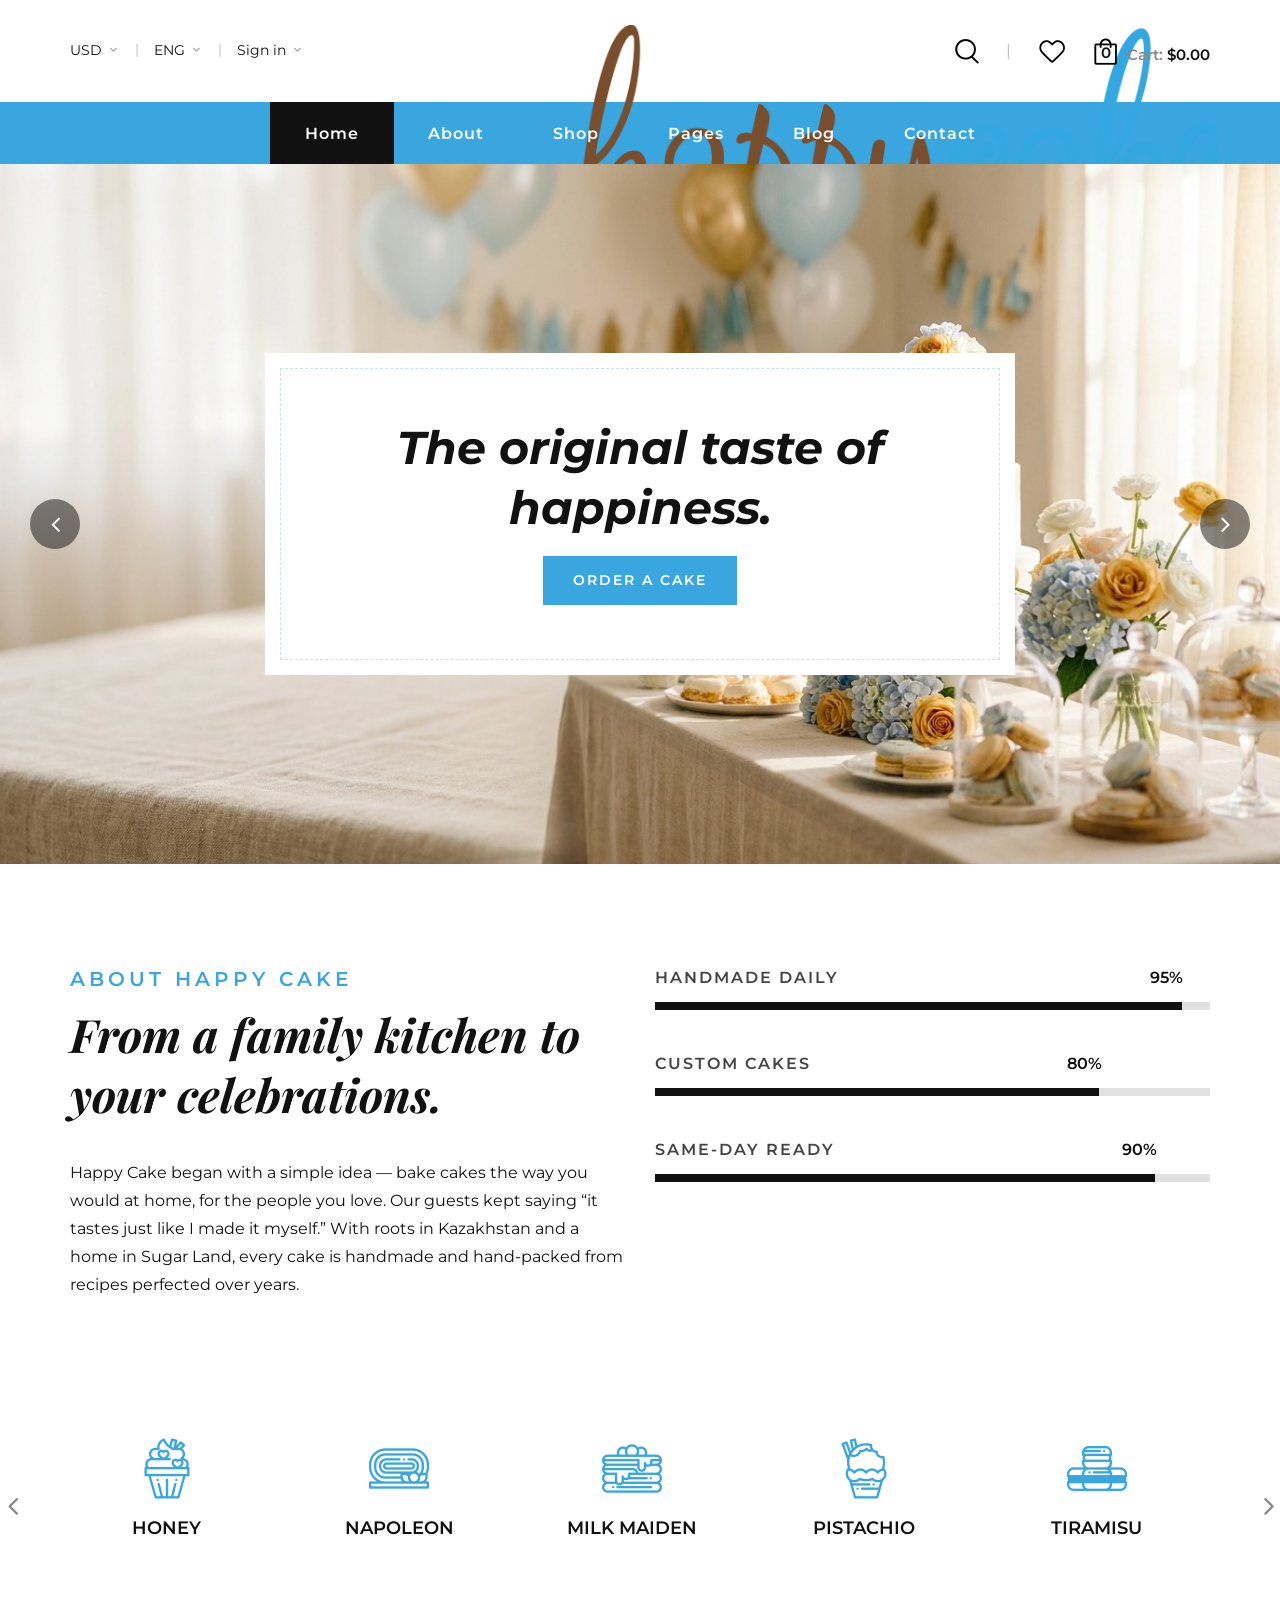
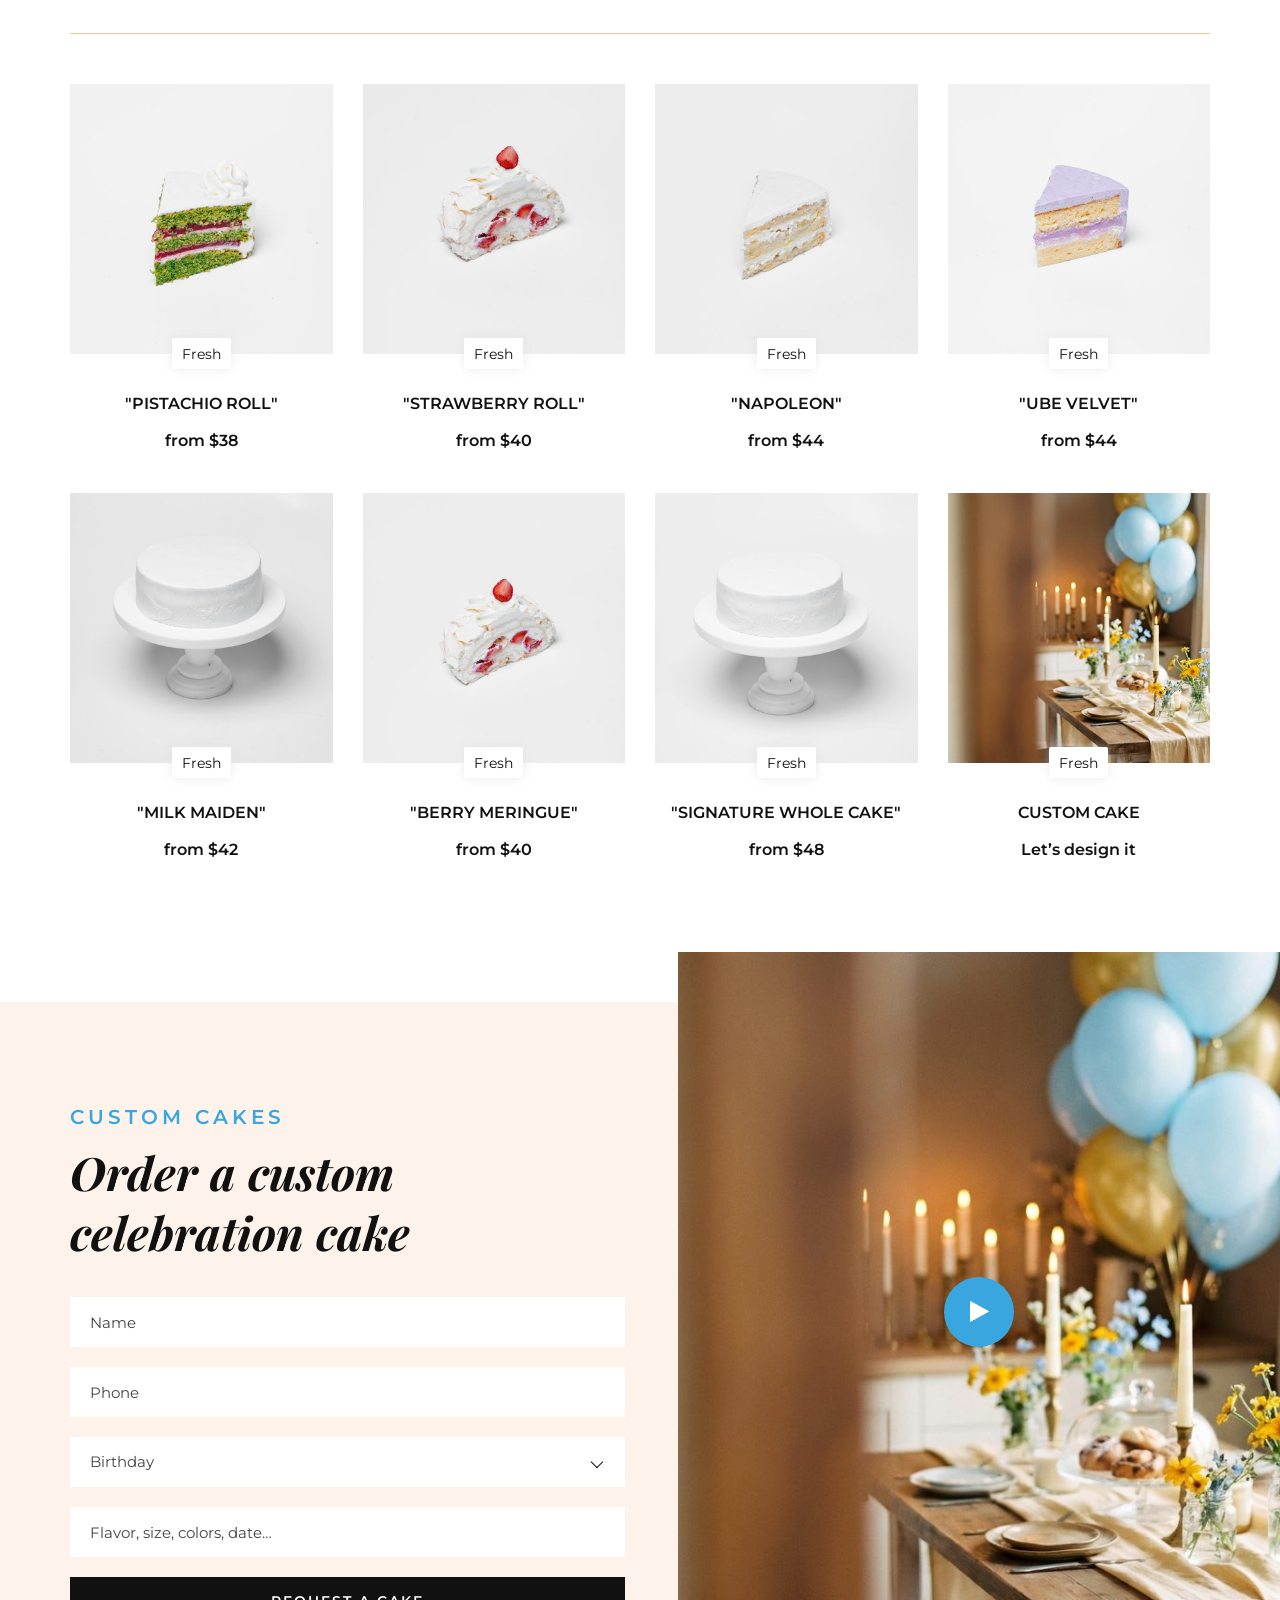
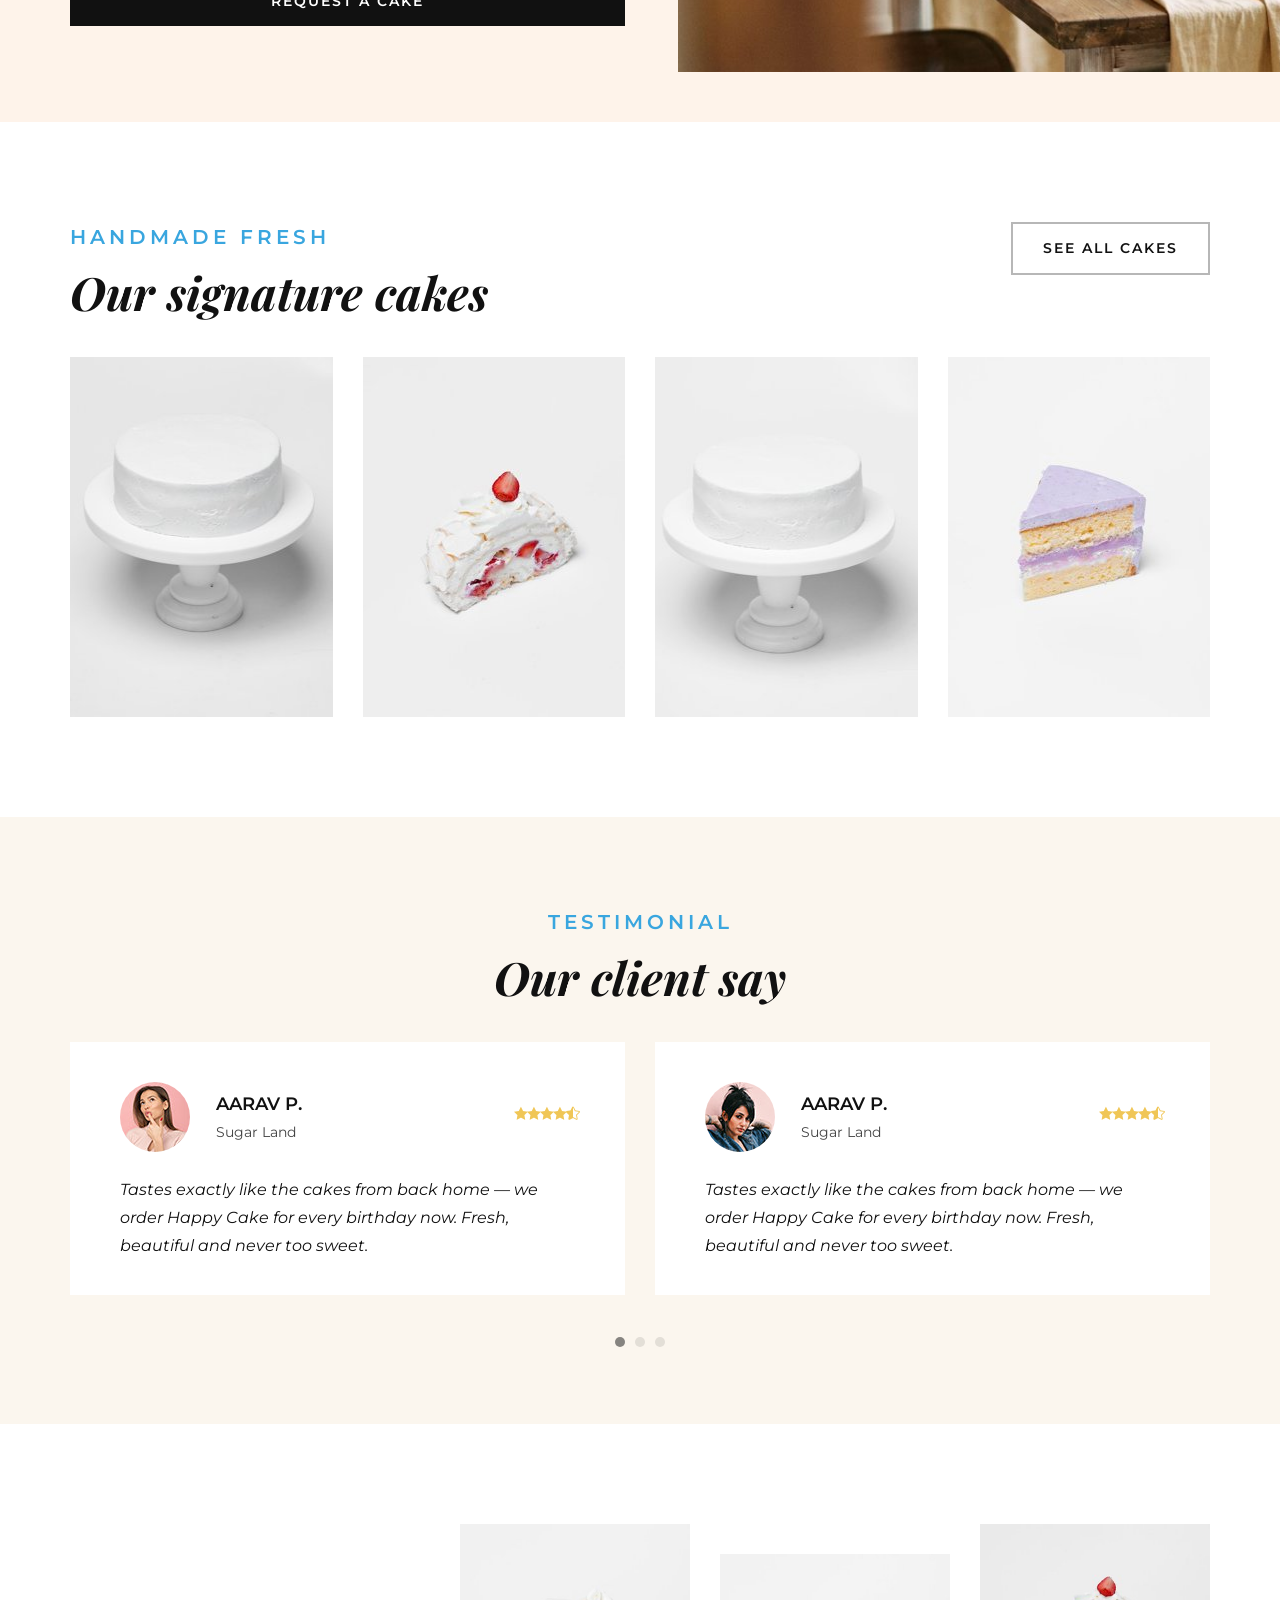
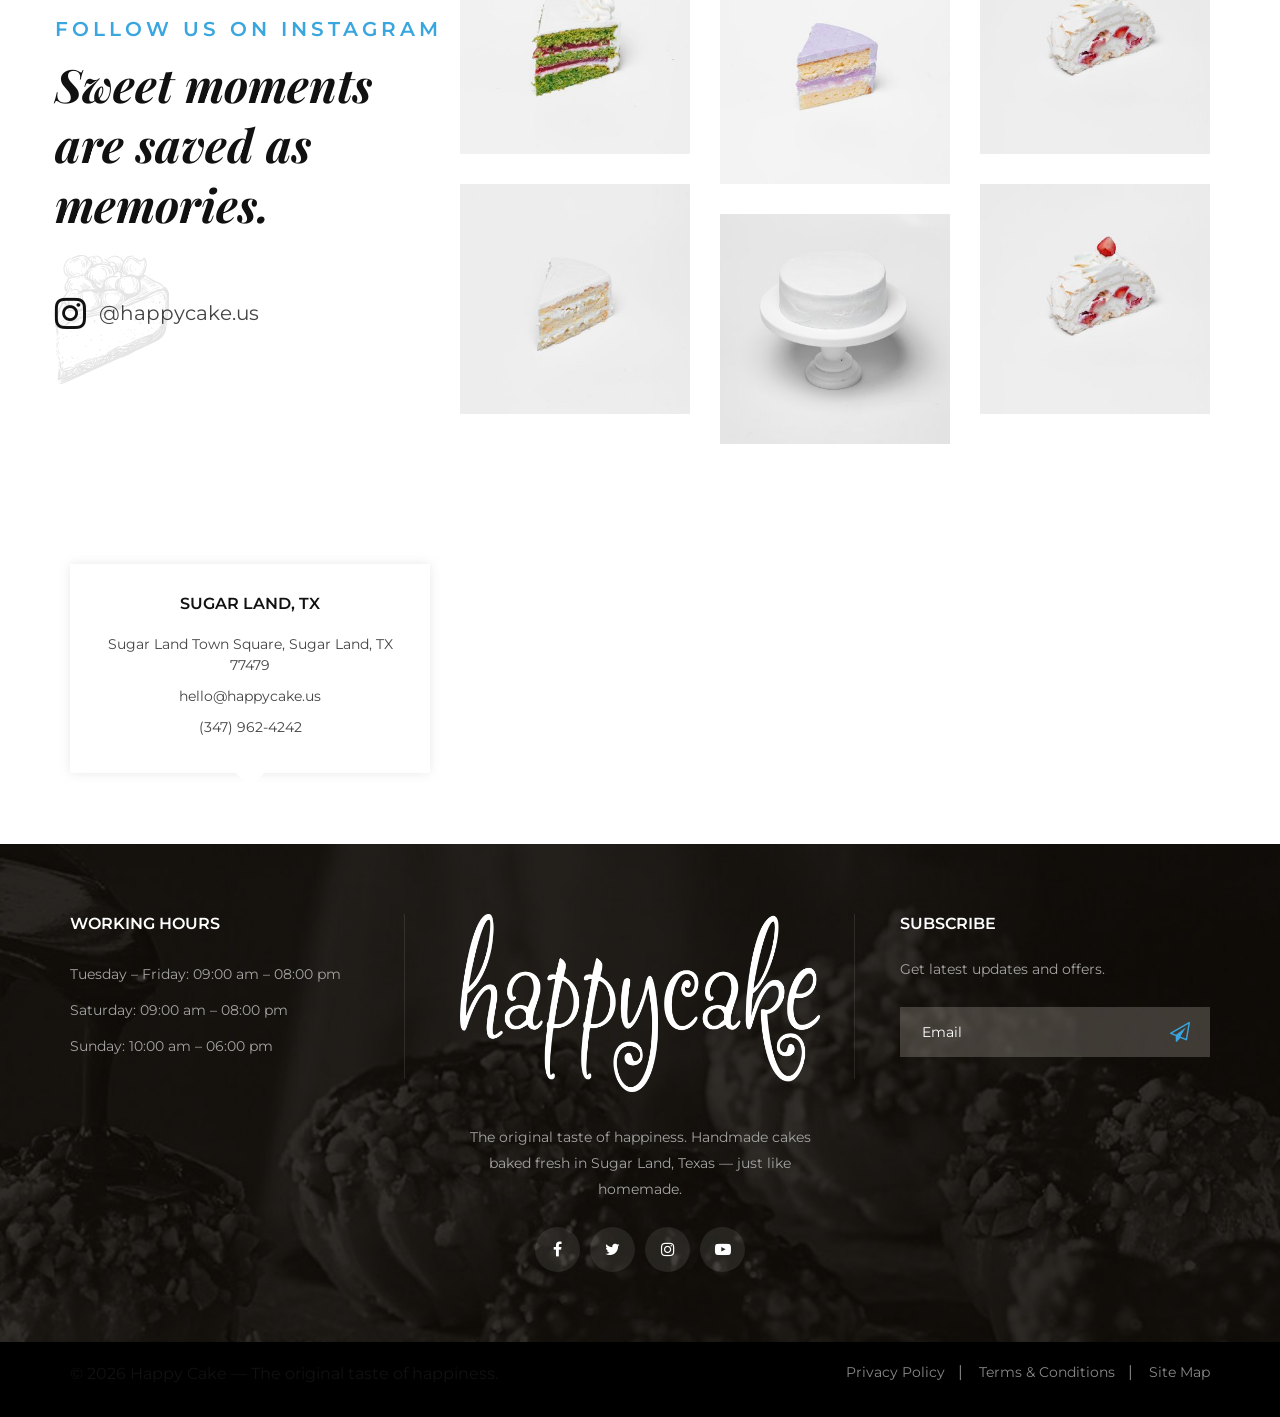
==== index.html @ 5ff5082a "Happy Cake site (Bakery template, HC branding + real photos)" ====
<!DOCTYPE html>
<html lang="zxx">

<head>
    <meta charset="UTF-8">
    <meta name="description" content="Happy Cake — handmade cakes baked fresh in Sugar Land, Texas. Honey Medovik, Napoleon, Milk Maiden, Pistachio Roll, Tiramisu & custom celebration cakes. Pickup & local delivery.">
    <meta name="keywords" content="Happy Cake, Sugar Land bakery, custom cakes, Medovik, Napoleon, birthday cake Sugar Land">
    <meta name="viewport" content="width=device-width, initial-scale=1.0">
    <meta http-equiv="X-UA-Compatible" content="ie=edge">
    <title>Happy Cake — The Original Taste of Happiness | Handmade Cakes in Sugar Land, TX</title>
    <link rel="icon" href="img/favicon.png" type="image/png">
    <link rel="canonical" href="https://happycake.us/">
    <meta property="og:title" content="Happy Cake — The Original Taste of Happiness">
    <meta property="og:type" content="website">
    <meta name="theme-color" content="#39a6df">

    <!-- Google Font -->
    <link href="https://fonts.googleapis.com/css2?family=Playfair+Display:wght@400;500;600;700;800;900&display=swap"
    rel="stylesheet">
    <link href="https://fonts.googleapis.com/css2?family=Montserrat:wght@300;400;500;600;700;800;900&display=swap"
    rel="stylesheet">

    <!-- Css Styles -->
    <link rel="stylesheet" href="css/bootstrap.min.css" type="text/css">
    <link rel="stylesheet" href="css/flaticon.css" type="text/css">
    <link rel="stylesheet" href="css/barfiller.css" type="text/css">
    <link rel="stylesheet" href="css/magnific-popup.css" type="text/css">
    <link rel="stylesheet" href="css/font-awesome.min.css" type="text/css">
    <link rel="stylesheet" href="css/elegant-icons.css" type="text/css">
    <link rel="stylesheet" href="css/nice-select.css" type="text/css">
    <link rel="stylesheet" href="css/owl.carousel.min.css" type="text/css">
    <link rel="stylesheet" href="css/slicknav.min.css" type="text/css">
    <link rel="stylesheet" href="css/style.css" type="text/css">
</head>

<body>
    <!-- Page Preloder -->
    <div id="preloder">
        <div class="loader"></div>
    </div>

    <!-- Offcanvas Menu Begin -->
    <div class="offcanvas-menu-overlay"></div>
    <div class="offcanvas-menu-wrapper">
        <div class="offcanvas__cart">
            <div class="offcanvas__cart__links">
                <a href="#" class="search-switch"><img src="img/icon/search.png" alt=""></a>
                <a href="#"><img src="img/icon/heart.png" alt=""></a>
            </div>
            <div class="offcanvas__cart__item">
                <a href="#"><img src="img/icon/cart.png" alt=""> <span>0</span></a>
                <div class="cart__price">Cart: <span>$0.00</span></div>
            </div>
        </div>
        <div class="offcanvas__logo">
            <a href="./index.html"><img src="img/logo.png" alt=""></a>
        </div>
        <div id="mobile-menu-wrap"></div>
        <div class="offcanvas__option">
            <ul>
                <li>USD <span class="arrow_carrot-down"></span>
                    <ul>
                        <li>EUR</li>
                        <li>USD</li>
                    </ul>
                </li>
                <li>ENG <span class="arrow_carrot-down"></span>
                    <ul>
                        <li>Spanish</li>
                        <li>ENG</li>
                    </ul>
                </li>
                <li><a href="#">Sign in</a> <span class="arrow_carrot-down"></span></li>
            </ul>
        </div>
    </div>
    <!-- Offcanvas Menu End -->

    <!-- Header Section Begin -->
    <header class="header">
        <div class="header__top">
            <div class="container">
                <div class="row">
                    <div class="col-lg-12">
                        <div class="header__top__inner">
                            <div class="header__top__left">
                                <ul>
                                    <li>USD <span class="arrow_carrot-down"></span>
                                        <ul>
                                            <li>EUR</li>
                                            <li>USD</li>
                                        </ul>
                                    </li>
                                    <li>ENG <span class="arrow_carrot-down"></span>
                                        <ul>
                                            <li>Spanish</li>
                                            <li>ENG</li>
                                        </ul>
                                    </li>
                                    <li><a href="#">Sign in</a> <span class="arrow_carrot-down"></span></li>
                                </ul>
                            </div>
                            <div class="header__logo">
                                <a href="./index.html"><img src="img/logo.png" alt=""></a>
                            </div>
                            <div class="header__top__right">
                                <div class="header__top__right__links">
                                    <a href="#" class="search-switch"><img src="img/icon/search.png" alt=""></a>
                                    <a href="#"><img src="img/icon/heart.png" alt=""></a>
                                </div>
                                <div class="header__top__right__cart">
                                    <a href="#"><img src="img/icon/cart.png" alt=""> <span>0</span></a>
                                    <div class="cart__price">Cart: <span>$0.00</span></div>
                                </div>
                            </div>
                        </div>
                    </div>
                </div>
                <div class="canvas__open"><i class="fa fa-bars"></i></div>
            </div>
        </div>
        <div class="container">
            <div class="row">
                <div class="col-lg-12">
                    <nav class="header__menu mobile-menu">
                        <ul>
                            <li class="active"><a href="./index.html">Home</a></li>
                            <li><a href="./about.html">About</a></li>
                            <li><a href="./shop.html">Shop</a></li>
                            <li><a href="#">Pages</a>
                                <ul class="dropdown">
                                    <li><a href="./shop-details.html">Shop Details</a></li>
                                    <li><a href="./shoping-cart.html">Shoping Cart</a></li>
                                    <li><a href="./checkout.html">Check Out</a></li>
                                    <li><a href="./wisslist.html">Wisslist</a></li>
                                    <li><a href="./Class.html">Class</a></li>
                                    <li><a href="./blog-details.html">Blog Details</a></li>
                                </ul>
                            </li>
                            <li><a href="./blog.html">Blog</a></li>
                            <li><a href="./contact.html">Contact</a></li>
                        </ul>
                    </nav>
                </div>
            </div>
        </div>
    </header>
    <!-- Header Section End -->

    <!-- Hero Section Begin -->
    <section class="hero">
        <div class="hero__slider owl-carousel">
            <div class="hero__item set-bg" data-setbg="img/hero/hero-1.jpg">
                <div class="container">
                    <div class="row d-flex justify-content-center">
                        <div class="col-lg-8">
                            <div class="hero__text">
                                <h2>The original taste of happiness.</h2>
                                <a href="shop.html" class="primary-btn">Order a cake</a>
                            </div>
                        </div>
                    </div>
                </div>
            </div>
            <div class="hero__item set-bg" data-setbg="img/hero/hero-1.jpg">
                <div class="container">
                    <div class="row d-flex justify-content-center">
                        <div class="col-lg-8">
                            <div class="hero__text">
                                <h2>The original taste of happiness.</h2>
                                <a href="shop.html" class="primary-btn">Order a cake</a>
                            </div>
                        </div>
                    </div>
                </div>
            </div>
        </div>
    </section>
    <!-- Hero Section End -->

    <!-- About Section Begin -->
    <section class="about spad">
        <div class="container">
            <div class="row">
                <div class="col-lg-6 col-md-6">
                    <div class="about__text">
                        <div class="section-title">
                            <span>About Happy Cake</span>
                            <h2>From a family kitchen to your celebrations.</h2>
                        </div>
                        <p>Happy Cake began with a simple idea — bake cakes the way you would at home, for the people you love. Our guests kept saying “it tastes just like I made it myself.” With roots in Kazakhstan and a home in Sugar Land, every cake is handmade and hand-packed from recipes perfected over years.</p>
                    </div>
                </div>
                <div class="col-lg-6 col-md-6">
                    <div class="about__bar">
                        <div class="about__bar__item">
                            <p>Handmade daily</p>
                            <div id="bar1" class="barfiller">
                                <div class="tipWrap"><span class="tip"></span></div>
                                <span class="fill" data-percentage="95"></span>
                            </div>
                        </div>
                        <div class="about__bar__item">
                            <p>Custom cakes</p>
                            <div id="bar2" class="barfiller">
                                <div class="tipWrap"><span class="tip"></span></div>
                                <span class="fill" data-percentage="80"></span>
                            </div>
                        </div>
                        <div class="about__bar__item">
                            <p>Same-day ready</p>
                            <div id="bar3" class="barfiller">
                                <div class="tipWrap"><span class="tip"></span></div>
                                <span class="fill" data-percentage="90"></span>
                            </div>
                        </div>
                    </div>
                </div>
            </div>
        </div>
    </section>
    <!-- About Section End -->

    <!-- Categories Section Begin -->
    <div class="categories">
        <div class="container">
            <div class="row">
                <div class="categories__slider owl-carousel">
                    <div class="categories__item">
                        <div class="categories__item__icon">
                            <span class="flaticon-029-cupcake-3"></span>
                            <h5>Honey</h5>
                        </div>
                    </div>
                    <div class="categories__item">
                        <div class="categories__item__icon">
                            <span class="flaticon-034-chocolate-roll"></span>
                            <h5>Napoleon</h5>
                        </div>
                    </div>
                    <div class="categories__item">
                        <div class="categories__item__icon">
                            <span class="flaticon-005-pancake"></span>
                            <h5>Milk Maiden</h5>
                        </div>
                    </div>
                    <div class="categories__item">
                        <div class="categories__item__icon">
                            <span class="flaticon-030-cupcake-2"></span>
                            <h5>Pistachio</h5>
                        </div>
                    </div>
                    <div class="categories__item">
                        <div class="categories__item__icon">
                            <span class="flaticon-006-macarons"></span>
                            <h5>Tiramisu</h5>
                        </div>
                    </div>
                    <div class="categories__item">
                        <div class="categories__item__icon">
                            <span class="flaticon-006-macarons"></span>
                            <h5>Custom</h5>
                        </div>
                    </div>
                </div>
            </div>
        </div>
    </div>
    <!-- Categories Section End -->

    <!-- Product Section Begin -->
    <section class="product spad">
        <div class="container">
            <div class="row">
                <div class="col-lg-3 col-md-6 col-sm-6">
                    <div class="product__item">
                        <div class="product__item__pic set-bg" data-setbg="img/shop/product-1.jpg">
                            <div class="product__label">
                                <span>Fresh</span>
                            </div>
                        </div>
                        <div class="product__item__text">
                            <h6><a href="shop.html">"Pistachio Roll"</a></h6>
                            <div class="product__item__price">from $38</div>
                            <div class="cart_add">
                                <a href="#">Add to cart</a>
                            </div>
                        </div>
                    </div>
                </div>
                <div class="col-lg-3 col-md-6 col-sm-6">
                    <div class="product__item">
                        <div class="product__item__pic set-bg" data-setbg="img/shop/product-2.jpg">
                            <div class="product__label">
                                <span>Fresh</span>
                            </div>
                        </div>
                        <div class="product__item__text">
                            <h6><a href="shop.html">"Strawberry Roll"</a></h6>
                            <div class="product__item__price">from $40</div>
                            <div class="cart_add">
                                <a href="#">Add to cart</a>
                            </div>
                        </div>
                    </div>
                </div>
                <div class="col-lg-3 col-md-6 col-sm-6">
                    <div class="product__item">
                        <div class="product__item__pic set-bg" data-setbg="img/shop/product-3.jpg">
                            <div class="product__label">
                                <span>Fresh</span>
                            </div>
                        </div>
                        <div class="product__item__text">
                            <h6><a href="shop.html">"Napoleon"</a></h6>
                            <div class="product__item__price">from $44</div>
                            <div class="cart_add">
                                <a href="#">Add to cart</a>
                            </div>
                        </div>
                    </div>
                </div>
                <div class="col-lg-3 col-md-6 col-sm-6">
                    <div class="product__item">
                        <div class="product__item__pic set-bg" data-setbg="img/shop/product-4.jpg">
                            <div class="product__label">
                                <span>Fresh</span>
                            </div>
                        </div>
                        <div class="product__item__text">
                            <h6><a href="shop.html">"Ube Velvet"</a></h6>
                            <div class="product__item__price">from $44</div>
                            <div class="cart_add">
                                <a href="#">Add to cart</a>
                            </div>
                        </div>
                    </div>
                </div>
                <div class="col-lg-3 col-md-6 col-sm-6">
                    <div class="product__item">
                        <div class="product__item__pic set-bg" data-setbg="img/shop/product-5.jpg">
                            <div class="product__label">
                                <span>Fresh</span>
                            </div>
                        </div>
                        <div class="product__item__text">
                            <h6><a href="shop.html">"Milk Maiden"</a></h6>
                            <div class="product__item__price">from $42</div>
                            <div class="cart_add">
                                <a href="#">Add to cart</a>
                            </div>
                        </div>
                    </div>
                </div>
                <div class="col-lg-3 col-md-6 col-sm-6">
                    <div class="product__item">
                        <div class="product__item__pic set-bg" data-setbg="img/shop/product-6.jpg">
                            <div class="product__label">
                                <span>Fresh</span>
                            </div>
                        </div>
                        <div class="product__item__text">
                            <h6><a href="shop.html">"Berry Meringue"</a></h6>
                            <div class="product__item__price">from $40</div>
                            <div class="cart_add">
                                <a href="#">Add to cart</a>
                            </div>
                        </div>
                    </div>
                </div>
                <div class="col-lg-3 col-md-6 col-sm-6">
                    <div class="product__item">
                        <div class="product__item__pic set-bg" data-setbg="img/shop/product-7.jpg">
                            <div class="product__label">
                                <span>Fresh</span>
                            </div>
                        </div>
                        <div class="product__item__text">
                            <h6><a href="shop.html">"Signature Whole Cake"</a></h6>
                            <div class="product__item__price">from $48</div>
                            <div class="cart_add">
                                <a href="#">Add to cart</a>
                            </div>
                        </div>
                    </div>
                </div>
                <div class="col-lg-3 col-md-6 col-sm-6">
                    <div class="product__item">
                        <div class="product__item__pic set-bg" data-setbg="img/shop/product-8.jpg">
                            <div class="product__label">
                                <span>Fresh</span>
                            </div>
                        </div>
                        <div class="product__item__text">
                            <h6><a href="shop.html">Custom Cake</a></h6>
                            <div class="product__item__price">Let’s design it</div>
                            <div class="cart_add">
                                <a href="#">Add to cart</a>
                            </div>
                        </div>
                    </div>
                </div>
            </div>
        </div>
    </section>
    <!-- Product Section End -->

    <!-- Class Section Begin -->
    <section class="class spad">
        <div class="container">
            <div class="row">
                <div class="col-lg-6">
                    <div class="class__form">
                        <div class="section-title">
                            <span>Custom cakes</span>
                            <h2>Order a custom <br />celebration cake</h2>
                        </div>
                        <form action="#">
                            <input type="text" placeholder="Name">
                            <input type="text" placeholder="Phone">
                            <select>
                                <option value="">Birthday</option>
                                <option value="">Wedding</option>
                                <option value="">Kids / Theme</option>
                                <option value="">Other celebration</option>
                            </select>
                            <input type="text" placeholder="Flavor, size, colors, date…">
                            <button type="submit" class="site-btn">Request a cake</button>
                        </form>
                    </div>
                </div>
            </div>
            <div class="class__video set-bg" data-setbg="img/class-video.jpg">
                <a href="https://www.youtube.com/watch?v=8PJ3_p7VqHw&list=RD8PJ3_p7VqHw&start_radio=1"
                class="play-btn video-popup"><i class="fa fa-play"></i></a>
            </div>
        </div>
    </section>
    <!-- Class Section End -->

    <!-- Team Section Begin -->
    <section class="team spad">
        <div class="container">
            <div class="row">
                <div class="col-lg-7 col-md-7 col-sm-7">
                    <div class="section-title">
                        <span>Handmade fresh</span>
                        <h2>Our signature cakes</h2>
                    </div>
                </div>
                <div class="col-lg-5 col-md-5 col-sm-5">
                    <div class="team__btn">
                        <a href="shop.html" class="primary-btn">See all cakes</a>
                    </div>
                </div>
            </div>
            <div class="row">
                <div class="col-lg-3 col-md-6 col-sm-6">
                    <div class="team__item set-bg" data-setbg="img/team/team-1.jpg">
                        <div class="team__item__text">
                            <h6>Honey “Medovik”</h6>
                            <span>Bestseller</span>
                            <div class="team__item__social">
                                <a href="#"><i class="fa fa-facebook"></i></a>
                                <a href="#"><i class="fa fa-twitter"></i></a>
                                <a href="#"><i class="fa fa-instagram"></i></a>
                                <a href="#"><i class="fa fa-youtube-play"></i></a>
                            </div>
                        </div>
                    </div>
                </div>
                <div class="col-lg-3 col-md-6 col-sm-6">
                    <div class="team__item set-bg" data-setbg="img/team/team-2.jpg">
                        <div class="team__item__text">
                            <h6>“Milk Maiden”</h6>
                            <span>Light & airy</span>
                            <div class="team__item__social">
                                <a href="#"><i class="fa fa-facebook"></i></a>
                                <a href="#"><i class="fa fa-twitter"></i></a>
                                <a href="#"><i class="fa fa-instagram"></i></a>
                                <a href="#"><i class="fa fa-youtube-play"></i></a>
                            </div>
                        </div>
                    </div>
                </div>
                <div class="col-lg-3 col-md-6 col-sm-6">
                    <div class="team__item set-bg" data-setbg="img/team/team-3.jpg">
                        <div class="team__item__text">
                            <h6>“Napoleon”</h6>
                            <span>Family favorite</span>
                            <div class="team__item__social">
                                <a href="#"><i class="fa fa-facebook"></i></a>
                                <a href="#"><i class="fa fa-twitter"></i></a>
                                <a href="#"><i class="fa fa-instagram"></i></a>
                                <a href="#"><i class="fa fa-youtube-play"></i></a>
                            </div>
                        </div>
                    </div>
                </div>
                <div class="col-lg-3 col-md-6 col-sm-6">
                    <div class="team__item set-bg" data-setbg="img/team/team-4.jpg">
                        <div class="team__item__text">
                            <h6>“Ube Velvet”</h6>
                            <span>New favorite</span>
                            <div class="team__item__social">
                                <a href="#"><i class="fa fa-facebook"></i></a>
                                <a href="#"><i class="fa fa-twitter"></i></a>
                                <a href="#"><i class="fa fa-instagram"></i></a>
                                <a href="#"><i class="fa fa-youtube-play"></i></a>
                            </div>
                        </div>
                    </div>
                </div>
            </div>
        </div>
    </section>
    <!-- Team Section End -->

    <!-- Testimonial Section Begin -->
    <section class="testimonial spad">
        <div class="container">
            <div class="row">
                <div class="col-lg-12 text-center">
                    <div class="section-title">
                        <span>Testimonial</span>
                        <h2>Our client say</h2>
                    </div>
                </div>
            </div>
            <div class="row">
                <div class="testimonial__slider owl-carousel">
                    <div class="col-lg-6">
                        <div class="testimonial__item">
                            <div class="testimonial__author">
                                <div class="testimonial__author__pic">
                                    <img src="img/testimonial/ta-1.jpg" alt="">
                                </div>
                                <div class="testimonial__author__text">
                                    <h5>Aarav P.</h5>
                                    <span>Sugar Land</span>
                                </div>
                            </div>
                            <div class="rating">
                                <span class="icon_star"></span>
                                <span class="icon_star"></span>
                                <span class="icon_star"></span>
                                <span class="icon_star"></span>
                                <span class="icon_star-half_alt"></span>
                            </div>
                            <p>Tastes exactly like the cakes from back home — we order Happy Cake for every birthday now. Fresh, beautiful and never too sweet.</p>
                        </div>
                    </div>
                    <div class="col-lg-6">
                        <div class="testimonial__item">
                            <div class="testimonial__author">
                                <div class="testimonial__author__pic">
                                    <img src="img/testimonial/ta-2.jpg" alt="">
                                </div>
                                <div class="testimonial__author__text">
                                    <h5>Aarav P.</h5>
                                    <span>Sugar Land</span>
                                </div>
                            </div>
                            <div class="rating">
                                <span class="icon_star"></span>
                                <span class="icon_star"></span>
                                <span class="icon_star"></span>
                                <span class="icon_star"></span>
                                <span class="icon_star-half_alt"></span>
                            </div>
                            <p>Tastes exactly like the cakes from back home — we order Happy Cake for every birthday now. Fresh, beautiful and never too sweet.</p>
                        </div>
                    </div>
                    <div class="col-lg-6">
                        <div class="testimonial__item">
                            <div class="testimonial__author">
                                <div class="testimonial__author__pic">
                                    <img src="img/testimonial/ta-1.jpg" alt="">
                                </div>
                                <div class="testimonial__author__text">
                                    <h5>Maria G.</h5>
                                    <span>Missouri City</span>
                                </div>
                            </div>
                            <div class="rating">
                                <span class="icon_star"></span>
                                <span class="icon_star"></span>
                                <span class="icon_star"></span>
                                <span class="icon_star"></span>
                                <span class="icon_star-half_alt"></span>
                            </div>
                            <p>Tastes exactly like the cakes from back home — we order Happy Cake for every birthday now. Fresh, beautiful and never too sweet.</p>
                        </div>
                    </div>
                    <div class="col-lg-6">
                        <div class="testimonial__item">
                            <div class="testimonial__author">
                                <div class="testimonial__author__pic">
                                    <img src="img/testimonial/ta-2.jpg" alt="">
                                </div>
                                <div class="testimonial__author__text">
                                    <h5>Aarav P.</h5>
                                    <span>Sugar Land</span>
                                </div>
                            </div>
                            <div class="rating">
                                <span class="icon_star"></span>
                                <span class="icon_star"></span>
                                <span class="icon_star"></span>
                                <span class="icon_star"></span>
                                <span class="icon_star-half_alt"></span>
                            </div>
                            <p>Tastes exactly like the cakes from back home — we order Happy Cake for every birthday now. Fresh, beautiful and never too sweet.</p>
                        </div>
                    </div>
                    <div class="col-lg-6">
                        <div class="testimonial__item">
                            <div class="testimonial__author">
                                <div class="testimonial__author__pic">
                                    <img src="img/testimonial/ta-1.jpg" alt="">
                                </div>
                                <div class="testimonial__author__text">
                                    <h5>Maria G.</h5>
                                    <span>Missouri City</span>
                                </div>
                            </div>
                            <div class="rating">
                                <span class="icon_star"></span>
                                <span class="icon_star"></span>
                                <span class="icon_star"></span>
                                <span class="icon_star"></span>
                                <span class="icon_star-half_alt"></span>
                            </div>
                            <p>Tastes exactly like the cakes from back home — we order Happy Cake for every birthday now. Fresh, beautiful and never too sweet.</p>
                        </div>
                    </div>
                    <div class="col-lg-6">
                        <div class="testimonial__item">
                            <div class="testimonial__author">
                                <div class="testimonial__author__pic">
                                    <img src="img/testimonial/ta-2.jpg" alt="">
                                </div>
                                <div class="testimonial__author__text">
                                    <h5>Aarav P.</h5>
                                    <span>Sugar Land</span>
                                </div>
                            </div>
                            <div class="rating">
                                <span class="icon_star"></span>
                                <span class="icon_star"></span>
                                <span class="icon_star"></span>
                                <span class="icon_star"></span>
                                <span class="icon_star-half_alt"></span>
                            </div>
                            <p>Tastes exactly like the cakes from back home — we order Happy Cake for every birthday now. Fresh, beautiful and never too sweet.</p>
                        </div>
                    </div>
                </div>
            </div>
        </div>
    </section>
    <!-- Testimonial Section End -->

    <!-- Instagram Section Begin -->
    <section class="instagram spad">
        <div class="container">
            <div class="row">
                <div class="col-lg-4 p-0">
                    <div class="instagram__text">
                        <div class="section-title">
                            <span>Follow us on instagram</span>
                            <h2>Sweet moments are saved as memories.</h2>
                        </div>
                        <h5><i class="fa fa-instagram"></i> @happycake.us</h5>
                    </div>
                </div>
                <div class="col-lg-8">
                    <div class="row">
                        <div class="col-lg-4 col-md-4 col-sm-4 col-6">
                            <div class="instagram__pic">
                                <img src="img/instagram/instagram-1.jpg" alt="">
                            </div>
                        </div>
                        <div class="col-lg-4 col-md-4 col-sm-4 col-6">
                            <div class="instagram__pic middle__pic">
                                <img src="img/instagram/instagram-2.jpg" alt="">
                            </div>
                        </div>
                        <div class="col-lg-4 col-md-4 col-sm-4 col-6">
                            <div class="instagram__pic">
                                <img src="img/instagram/instagram-3.jpg" alt="">
                            </div>
                        </div>
                        <div class="col-lg-4 col-md-4 col-sm-4 col-6">
                            <div class="instagram__pic">
                                <img src="img/instagram/instagram-4.jpg" alt="">
                            </div>
                        </div>
                        <div class="col-lg-4 col-md-4 col-sm-4 col-6">
                            <div class="instagram__pic middle__pic">
                                <img src="img/instagram/instagram-5.jpg" alt="">
                            </div>
                        </div>
                        <div class="col-lg-4 col-md-4 col-sm-4 col-6">
                            <div class="instagram__pic">
                                <img src="img/instagram/instagram-3.jpg" alt="">
                            </div>
                        </div>
                    </div>
                </div>
            </div>
        </div>
    </section>
    <!-- Instagram Section End -->

    <!-- Map Begin -->
    <div class="map">
        <div class="container">
            <div class="row">
                <div class="col-lg-4 col-md-7">
                    <div class="map__inner">
                        <h6>Sugar Land, TX</h6>
                        <ul>
                            <li>Sugar Land Town Square, Sugar Land, TX 77479</li>
                            <li>hello@happycake.us</li>
                            <li>(347) 962-4242</li>
                        </ul>
                    </div>
                </div>
            </div>
        </div>
        <div class="map__iframe">
            <iframe src="https://www.google.com/maps/embed?pb=!1m14!1m12!1m3!1d10784.188505644011!2d19.053119335158936!3d47.48899529453826!2m3!1f0!2f0!3f0!3m2!1i1024!2i768!4f13.1!5e0!3m2!1sen!2sbd!4v1543907528304" height="300" style="border:0;" allowfullscreen="" aria-hidden="false" tabindex="0"></iframe>
        </div>
    </div>
    <!-- Map End -->

    <!-- Footer Section Begin -->
    <footer class="footer set-bg" data-setbg="img/footer-bg.jpg">
        <div class="container">
            <div class="row">
                <div class="col-lg-4 col-md-6 col-sm-6">
                    <div class="footer__widget">
                        <h6>WORKING HOURS</h6>
                        <ul>
                            <li>Tuesday – Friday: 09:00 am – 08:00 pm</li>
                            <li>Saturday: 09:00 am – 08:00 pm</li>
                            <li>Sunday: 10:00 am – 06:00 pm</li>
                        </ul>
                    </div>
                </div>
                <div class="col-lg-4 col-md-6 col-sm-6">
                    <div class="footer__about">
                        <div class="footer__logo">
                            <a href="#"><img src="img/footer-logo.png" alt=""></a>
                        </div>
                        <p>The original taste of happiness. Handmade cakes baked fresh in Sugar Land, Texas — just like homemade.</p>
                        <div class="footer__social">
                            <a href="#"><i class="fa fa-facebook"></i></a>
                            <a href="#"><i class="fa fa-twitter"></i></a>
                            <a href="#"><i class="fa fa-instagram"></i></a>
                            <a href="#"><i class="fa fa-youtube-play"></i></a>
                        </div>
                    </div>
                </div>
                <div class="col-lg-4 col-md-6 col-sm-6">
                    <div class="footer__newslatter">
                        <h6>Subscribe</h6>
                        <p>Get latest updates and offers.</p>
                        <form action="#">
                            <input type="text" placeholder="Email">
                            <button type="submit"><i class="fa fa-send-o"></i></button>
                        </form>
                    </div>
                </div>
            </div>
        </div>
        <div class="copyright">
            <div class="container">
                <div class="row">
                    <div class="col-lg-7">
                        <p class="footer-company-name">© 2026 Happy Cake — The original taste of happiness.</p>
                  </div>
                  <div class="col-lg-5">
                    <div class="copyright__widget">
                        <ul>
                            <li><a href="#">Privacy Policy</a></li>
                            <li><a href="#">Terms & Conditions</a></li>
                            <li><a href="#">Site Map</a></li>
                        </ul>
                    </div>
                </div>
            </div>
        </div>
    </div>
</footer>
<!-- Footer Section End -->

<!-- Search Begin -->
<div class="search-model">
    <div class="h-100 d-flex align-items-center justify-content-center">
        <div class="search-close-switch">+</div>
        <form class="search-model-form">
            <input type="text" id="search-input" placeholder="Search here.....">
        </form>
    </div>
</div>
<!-- Search End -->

<!-- Js Plugins -->
<script src="js/jquery-3.3.1.min.js"></script>
<script src="js/bootstrap.min.js"></script>
<script src="js/jquery.nice-select.min.js"></script>
<script src="js/jquery.barfiller.js"></script>
<script src="js/jquery.magnific-popup.min.js"></script>
<script src="js/jquery.slicknav.js"></script>
<script src="js/owl.carousel.min.js"></script>
<script src="js/jquery.nicescroll.min.js"></script>
<script src="js/main.js"></script>
</body>

</html>
---- css/flaticon.css ----
/*
  	Flaticon icon font: Flaticon
  	Creation date: 08/11/2017 08:35
  	*/

@font-face {
  font-family: "Flaticon";
  src: url("../fonts/Flaticon.eot");
  src: url("../fonts/Flaticon.eot?#iefix") format("embedded-opentype"),
       url("../fonts/Flaticon.woff") format("woff"),
       url("../fonts/Flaticon.ttf") format("truetype"),
       url("../fonts/Flaticon.svg#Flaticon") format("svg");
  font-weight: normal;
  font-style: normal;
}

@media screen and (-webkit-min-device-pixel-ratio:0) {
  @font-face {
    font-family: "Flaticon";
    src: url("../fonts/Flaticon.svg#Flaticon") format("svg");
  }
}

[class^="flaticon-"]:before, [class*=" flaticon-"]:before,
[class^="flaticon-"]:after, [class*=" flaticon-"]:after {   
  font-family: Flaticon;
  font-size: 60px;
  font-style: normal;
}

.flaticon-001-strawberry:before { content: "\f100"; }
.flaticon-002-cake-14:before { content: "\f101"; }
.flaticon-003-cake-13:before { content: "\f102"; }
.flaticon-004-piece-of-cake:before { content: "\f103"; }
.flaticon-005-pancake:before { content: "\f104"; }
.flaticon-006-macarons:before { content: "\f105"; }
.flaticon-007-cake-12:before { content: "\f106"; }
.flaticon-008-lollipop-1:before { content: "\f107"; }
.flaticon-009-lollipop:before { content: "\f108"; }
.flaticon-010-cake-11:before { content: "\f109"; }
.flaticon-011-ice-cream-11:before { content: "\f10a"; }
.flaticon-012-ice-cream-10:before { content: "\f10b"; }
.flaticon-013-ice-cream-9:before { content: "\f10c"; }
.flaticon-014-ice-cream-8:before { content: "\f10d"; }
.flaticon-015-ice-cream-7:before { content: "\f10e"; }
.flaticon-016-ice-cream-6:before { content: "\f10f"; }
.flaticon-017-ice-cream-5:before { content: "\f110"; }
.flaticon-018-ice-cream-4:before { content: "\f111"; }
.flaticon-019-ice-cream-3:before { content: "\f112"; }
.flaticon-020-ice-cream-2:before { content: "\f113"; }
.flaticon-021-ice-cream-1:before { content: "\f114"; }
.flaticon-022-ice-cream:before { content: "\f115"; }
.flaticon-023-doughnut:before { content: "\f116"; }
.flaticon-024-cupcake-8:before { content: "\f117"; }
.flaticon-025-cupcake-7:before { content: "\f118"; }
.flaticon-026-cupcake-6:before { content: "\f119"; }
.flaticon-027-cupcake-5:before { content: "\f11a"; }
.flaticon-028-cupcake-4:before { content: "\f11b"; }
.flaticon-029-cupcake-3:before { content: "\f11c"; }
.flaticon-030-cupcake-2:before { content: "\f11d"; }
.flaticon-031-cupcake-1:before { content: "\f11e"; }
.flaticon-032-cupcake:before { content: "\f11f"; }
.flaticon-033-cake-10:before { content: "\f120"; }
.flaticon-034-chocolate-roll:before { content: "\f121"; }
.flaticon-035-cake-9:before { content: "\f122"; }
.flaticon-036-chocolate-1:before { content: "\f123"; }
.flaticon-037-chocolate:before { content: "\f124"; }
.flaticon-038-cake-8:before { content: "\f125"; }
.flaticon-039-candy-2:before { content: "\f126"; }
.flaticon-040-candy-1:before { content: "\f127"; }
.flaticon-041-candy:before { content: "\f128"; }
.flaticon-042-candies:before { content: "\f129"; }
.flaticon-043-cake-7:before { content: "\f12a"; }
.flaticon-044-cake-6:before { content: "\f12b"; }
.flaticon-045-cake-5:before { content: "\f12c"; }
.flaticon-046-cake-4:before { content: "\f12d"; }
.flaticon-047-cake-3:before { content: "\f12e"; }
.flaticon-048-cake-2:before { content: "\f12f"; }
.flaticon-049-cake-1:before { content: "\f130"; }
.flaticon-050-cake:before { content: "\f131"; }
---- css/barfiller.css ----
.barfiller {
    width:100%;
    height:12px;
    background:#fcfcfc;
    border:1px solid #ccc;
    position:relative;
    margin-bottom:20px;
    box-shadow: inset 1px 4px 9px -6px rgba(0,0,0,.5); 
    -moz-box-shadow: inset 1px 4px 9px -6px rgba(0,0,0,.5); 
}

.barfiller .fill {
    display:block;
    position:relative;
    width:0px;
    height:100%;
    background:#333;
    z-index:1;
}

.barfiller .tipWrap {
    display:none;
}

.barfiller .tip {
    margin-top:-30px;
    padding:2px 4px;
    font-size:11px;
    color:#fff;
    left:0px;
    position:absolute;
    z-index:2;
    background: #333;
} 

.barfiller .tip:after {
    border:solid;
    border-color:rgba(0,0,0,.8) transparent;
    border-width:6px 6px 0 6px;
    content:"";
    display:block;
    position:absolute;
    left:9px;
    top:100%;
    z-index:9
}
---- css/elegant-icons.css ----
@font-face {
	font-family: 'ElegantIcons';
	src:url('../fonts/ElegantIcons.eot');
	src:url('../fonts/ElegantIcons.eot?#iefix') format('embedded-opentype'),
		url('../fonts/ElegantIcons.woff') format('woff'),
		url('../fonts/ElegantIcons.ttf') format('truetype'),
		url('../fonts/ElegantIcons.svg#ElegantIcons') format('svg');
	font-weight: normal;
	font-style: normal;
}

/* Use the following CSS code if you want to use data attributes for inserting your icons */
[data-icon]:before {
	font-family: 'ElegantIcons';
	content: attr(data-icon);
	speak: none;
	font-weight: normal;
	font-variant: normal;
	text-transform: none;
	line-height: 1;
	-webkit-font-smoothing: antialiased;
	-moz-osx-font-smoothing: grayscale;
}

/* Use the following CSS code if you want to have a class per icon */
/*
Instead of a list of all class selectors,
you can use the generic selector below, but it's slower:
[class*="your-class-prefix"] {
*/
.arrow_up, .arrow_down, .arrow_left, .arrow_right, .arrow_left-up, .arrow_right-up, .arrow_right-down, .arrow_left-down, .arrow-up-down, .arrow_up-down_alt, .arrow_left-right_alt, .arrow_left-right, .arrow_expand_alt2, .arrow_expand_alt, .arrow_condense, .arrow_expand, .arrow_move, .arrow_carrot-up, .arrow_carrot-down, .arrow_carrot-left, .arrow_carrot-right, .arrow_carrot-2up, .arrow_carrot-2down, .arrow_carrot-2left, .arrow_carrot-2right, .arrow_carrot-up_alt2, .arrow_carrot-down_alt2, .arrow_carrot-left_alt2, .arrow_carrot-right_alt2, .arrow_carrot-2up_alt2, .arrow_carrot-2down_alt2, .arrow_carrot-2left_alt2, .arrow_carrot-2right_alt2, .arrow_triangle-up, .arrow_triangle-down, .arrow_triangle-left, .arrow_triangle-right, .arrow_triangle-up_alt2, .arrow_triangle-down_alt2, .arrow_triangle-left_alt2, .arrow_triangle-right_alt2, .arrow_back, .icon_minus-06, .icon_plus, .icon_close, .icon_check, .icon_minus_alt2, .icon_plus_alt2, .icon_close_alt2, .icon_check_alt2, .icon_zoom-out_alt, .icon_zoom-in_alt, .icon_search, .icon_box-empty, .icon_box-selected, .icon_minus-box, .icon_plus-box, .icon_box-checked, .icon_circle-empty, .icon_circle-slelected, .icon_stop_alt2, .icon_stop, .icon_pause_alt2, .icon_pause, .icon_menu, .icon_menu-square_alt2, .icon_menu-circle_alt2, .icon_ul, .icon_ol, .icon_adjust-horiz, .icon_adjust-vert, .icon_document_alt, .icon_documents_alt, .icon_pencil, .icon_pencil-edit_alt, .icon_pencil-edit, .icon_folder-alt, .icon_folder-open_alt, .icon_folder-add_alt, .icon_info_alt, .icon_error-oct_alt, .icon_error-circle_alt, .icon_error-triangle_alt, .icon_question_alt2, .icon_question, .icon_comment_alt, .icon_chat_alt, .icon_vol-mute_alt, .icon_volume-low_alt, .icon_volume-high_alt, .icon_quotations, .icon_quotations_alt2, .icon_clock_alt, .icon_lock_alt, .icon_lock-open_alt, .icon_key_alt, .icon_cloud_alt, .icon_cloud-upload_alt, .icon_cloud-download_alt, .icon_image, .icon_images, .icon_lightbulb_alt, .icon_gift_alt, .icon_house_alt, .icon_genius, .icon_mobile, .icon_tablet, .icon_laptop, .icon_desktop, .icon_camera_alt, .icon_mail_alt, .icon_cone_alt, .icon_ribbon_alt, .icon_bag_alt, .icon_creditcard, .icon_cart_alt, .icon_paperclip, .icon_tag_alt, .icon_tags_alt, .icon_trash_alt, .icon_cursor_alt, .icon_mic_alt, .icon_compass_alt, .icon_pin_alt, .icon_pushpin_alt, .icon_map_alt, .icon_drawer_alt, .icon_toolbox_alt, .icon_book_alt, .icon_calendar, .icon_film, .icon_table, .icon_contacts_alt, .icon_headphones, .icon_lifesaver, .icon_piechart, .icon_refresh, .icon_link_alt, .icon_link, .icon_loading, .icon_blocked, .icon_archive_alt, .icon_heart_alt, .icon_star_alt, .icon_star-half_alt, .icon_star, .icon_star-half, .icon_tools, .icon_tool, .icon_cog, .icon_cogs, .arrow_up_alt, .arrow_down_alt, .arrow_left_alt, .arrow_right_alt, .arrow_left-up_alt, .arrow_right-up_alt, .arrow_right-down_alt, .arrow_left-down_alt, .arrow_condense_alt, .arrow_expand_alt3, .arrow_carrot_up_alt, .arrow_carrot-down_alt, .arrow_carrot-left_alt, .arrow_carrot-right_alt, .arrow_carrot-2up_alt, .arrow_carrot-2dwnn_alt, .arrow_carrot-2left_alt, .arrow_carrot-2right_alt, .arrow_triangle-up_alt, .arrow_triangle-down_alt, .arrow_triangle-left_alt, .arrow_triangle-right_alt, .icon_minus_alt, .icon_plus_alt, .icon_close_alt, .icon_check_alt, .icon_zoom-out, .icon_zoom-in, .icon_stop_alt, .icon_menu-square_alt, .icon_menu-circle_alt, .icon_document, .icon_documents, .icon_pencil_alt, .icon_folder, .icon_folder-open, .icon_folder-add, .icon_folder_upload, .icon_folder_download, .icon_info, .icon_error-circle, .icon_error-oct, .icon_error-triangle, .icon_question_alt, .icon_comment, .icon_chat, .icon_vol-mute, .icon_volume-low, .icon_volume-high, .icon_quotations_alt, .icon_clock, .icon_lock, .icon_lock-open, .icon_key, .icon_cloud, .icon_cloud-upload, .icon_cloud-download, .icon_lightbulb, .icon_gift, .icon_house, .icon_camera, .icon_mail, .icon_cone, .icon_ribbon, .icon_bag, .icon_cart, .icon_tag, .icon_tags, .icon_trash, .icon_cursor, .icon_mic, .icon_compass, .icon_pin, .icon_pushpin, .icon_map, .icon_drawer, .icon_toolbox, .icon_book, .icon_contacts, .icon_archive, .icon_heart, .icon_profile, .icon_group, .icon_grid-2x2, .icon_grid-3x3, .icon_music, .icon_pause_alt, .icon_phone, .icon_upload, .icon_download, .social_facebook, .social_twitter, .social_pinterest, .social_googleplus, .social_tumblr, .social_tumbleupon, .social_wordpress, .social_instagram, .social_dribbble, .social_vimeo, .social_linkedin, .social_rss, .social_deviantart, .social_share, .social_myspace, .social_skype, .social_youtube, .social_picassa, .social_googledrive, .social_flickr, .social_blogger, .social_spotify, .social_delicious, .social_facebook_circle, .social_twitter_circle, .social_pinterest_circle, .social_googleplus_circle, .social_tumblr_circle, .social_stumbleupon_circle, .social_wordpress_circle, .social_instagram_circle, .social_dribbble_circle, .social_vimeo_circle, .social_linkedin_circle, .social_rss_circle, .social_deviantart_circle, .social_share_circle, .social_myspace_circle, .social_skype_circle, .social_youtube_circle, .social_picassa_circle, .social_googledrive_alt2, .social_flickr_circle, .social_blogger_circle, .social_spotify_circle, .social_delicious_circle, .social_facebook_square, .social_twitter_square, .social_pinterest_square, .social_googleplus_square, .social_tumblr_square, .social_stumbleupon_square, .social_wordpress_square, .social_instagram_square, .social_dribbble_square, .social_vimeo_square, .social_linkedin_square, .social_rss_square, .social_deviantart_square, .social_share_square, .social_myspace_square, .social_skype_square, .social_youtube_square, .social_picassa_square, .social_googledrive_square, .social_flickr_square, .social_blogger_square, .social_spotify_square, .social_delicious_square, .icon_printer, .icon_calulator, .icon_building, .icon_floppy, .icon_drive, .icon_search-2, .icon_id, .icon_id-2, .icon_puzzle, .icon_like, .icon_dislike, .icon_mug, .icon_currency, .icon_wallet, .icon_pens, .icon_easel, .icon_flowchart, .icon_datareport, .icon_briefcase, .icon_shield, .icon_percent, .icon_globe, .icon_globe-2, .icon_target, .icon_hourglass, .icon_balance, .icon_rook, .icon_printer-alt, .icon_calculator_alt, .icon_building_alt, .icon_floppy_alt, .icon_drive_alt, .icon_search_alt, .icon_id_alt, .icon_id-2_alt, .icon_puzzle_alt, .icon_like_alt, .icon_dislike_alt, .icon_mug_alt, .icon_currency_alt, .icon_wallet_alt, .icon_pens_alt, .icon_easel_alt, .icon_flowchart_alt, .icon_datareport_alt, .icon_briefcase_alt, .icon_shield_alt, .icon_percent_alt, .icon_globe_alt, .icon_clipboard {
	font-family: 'ElegantIcons';
	speak: none;
	font-style: normal;
	font-weight: normal;
	font-variant: normal;
	text-transform: none;
	line-height: 1;
	-webkit-font-smoothing: antialiased;
}
.arrow_up:before {
	content: "\21";
}
.arrow_down:before {
	content: "\22";
}
.arrow_left:before {
	content: "\23";
}
.arrow_right:before {
	content: "\24";
}
.arrow_left-up:before {
	content: "\25";
}
.arrow_right-up:before {
	content: "\26";
}
.arrow_right-down:before {
	content: "\27";
}
.arrow_left-down:before {
	content: "\28";
}
.arrow-up-down:before {
	content: "\29";
}
.arrow_up-down_alt:before {
	content: "\2a";
}
.arrow_left-right_alt:before {
	content: "\2b";
}
.arrow_left-right:before {
	content: "\2c";
}
.arrow_expand_alt2:before {
	content: "\2d";
}
.arrow_expand_alt:before {
	content: "\2e";
}
.arrow_condense:before {
	content: "\2f";
}
.arrow_expand:before {
	content: "\30";
}
.arrow_move:before {
	content: "\31";
}
.arrow_carrot-up:before {
	content: "\32";
}
.arrow_carrot-down:before {
	content: "\33";
}
.arrow_carrot-left:before {
	content: "\34";
}
.arrow_carrot-right:before {
	content: "\35";
}
.arrow_carrot-2up:before {
	content: "\36";
}
.arrow_carrot-2down:before {
	content: "\37";
}
.arrow_carrot-2left:before {
	content: "\38";
}
.arrow_carrot-2right:before {
	content: "\39";
}
.arrow_carrot-up_alt2:before {
	content: "\3a";
}
.arrow_carrot-down_alt2:before {
	content: "\3b";
}
.arrow_carrot-left_alt2:before {
	content: "\3c";
}
.arrow_carrot-right_alt2:before {
	content: "\3d";
}
.arrow_carrot-2up_alt2:before {
	content: "\3e";
}
.arrow_carrot-2down_alt2:before {
	content: "\3f";
}
.arrow_carrot-2left_alt2:before {
	content: "\40";
}
.arrow_carrot-2right_alt2:before {
	content: "\41";
}
.arrow_triangle-up:before {
	content: "\42";
}
.arrow_triangle-down:before {
	content: "\43";
}
.arrow_triangle-left:before {
	content: "\44";
}
.arrow_triangle-right:before {
	content: "\45";
}
.arrow_triangle-up_alt2:before {
	content: "\46";
}
.arrow_triangle-down_alt2:before {
	content: "\47";
}
.arrow_triangle-left_alt2:before {
	content: "\48";
}
.arrow_triangle-right_alt2:before {
	content: "\49";
}
.arrow_back:before {
	content: "\4a";
}
.icon_minus-06:before {
	content: "\4b";
}
.icon_plus:before {
	content: "\4c";
}
.icon_close:before {
	content: "\4d";
}
.icon_check:before {
	content: "\4e";
}
.icon_minus_alt2:before {
	content: "\4f";
}
.icon_plus_alt2:before {
	content: "\50";
}
.icon_close_alt2:before {
	content: "\51";
}
.icon_check_alt2:before {
	content: "\52";
}
.icon_zoom-out_alt:before {
	content: "\53";
}
.icon_zoom-in_alt:before {
	content: "\54";
}
.icon_search:before {
	content: "\55";
}
.icon_box-empty:before {
	content: "\56";
}
.icon_box-selected:before {
	content: "\57";
}
.icon_minus-box:before {
	content: "\58";
}
.icon_plus-box:before {
	content: "\59";
}
.icon_box-checked:before {
	content: "\5a";
}
.icon_circle-empty:before {
	content: "\5b";
}
.icon_circle-slelected:before {
	content: "\5c";
}
.icon_stop_alt2:before {
	content: "\5d";
}
.icon_stop:before {
	content: "\5e";
}
.icon_pause_alt2:before {
	content: "\5f";
}
.icon_pause:before {
	content: "\60";
}
.icon_menu:before {
	content: "\61";
}
.icon_menu-square_alt2:before {
	content: "\62";
}
.icon_menu-circle_alt2:before {
	content: "\63";
}
.icon_ul:before {
	content: "\64";
}
.icon_ol:before {
	content: "\65";
}
.icon_adjust-horiz:before {
	content: "\66";
}
.icon_adjust-vert:before {
	content: "\67";
}
.icon_document_alt:before {
	content: "\68";
}
.icon_documents_alt:before {
	content: "\69";
}
.icon_pencil:before {
	content: "\6a";
}
.icon_pencil-edit_alt:before {
	content: "\6b";
}
.icon_pencil-edit:before {
	content: "\6c";
}
.icon_folder-alt:before {
	content: "\6d";
}
.icon_folder-open_alt:before {
	content: "\6e";
}
.icon_folder-add_alt:before {
	content: "\6f";
}
.icon_info_alt:before {
	content: "\70";
}
.icon_error-oct_alt:before {
	content: "\71";
}
.icon_error-circle_alt:before {
	content: "\72";
}
.icon_error-triangle_alt:before {
	content: "\73";
}
.icon_question_alt2:before {
	content: "\74";
}
.icon_question:before {
	content: "\75";
}
.icon_comment_alt:before {
	content: "\76";
}
.icon_chat_alt:before {
	content: "\77";
}
.icon_vol-mute_alt:before {
	content: "\78";
}
.icon_volume-low_alt:before {
	content: "\79";
}
.icon_volume-high_alt:before {
	content: "\7a";
}
.icon_quotations:before {
	content: "\7b";
}
.icon_quotations_alt2:before {
	content: "\7c";
}
.icon_clock_alt:before {
	content: "\7d";
}
.icon_lock_alt:before {
	content: "\7e";
}
.icon_lock-open_alt:before {
	content: "\e000";
}
.icon_key_alt:before {
	content: "\e001";
}
.icon_cloud_alt:before {
	content: "\e002";
}
.icon_cloud-upload_alt:before {
	content: "\e003";
}
.icon_cloud-download_alt:before {
	content: "\e004";
}
.icon_image:before {
	content: "\e005";
}
.icon_images:before {
	content: "\e006";
}
.icon_lightbulb_alt:before {
	content: "\e007";
}
.icon_gift_alt:before {
	content: "\e008";
}
.icon_house_alt:before {
	content: "\e009";
}
.icon_genius:before {
	content: "\e00a";
}
.icon_mobile:before {
	content: "\e00b";
}
.icon_tablet:before {
	content: "\e00c";
}
.icon_laptop:before {
	content: "\e00d";
}
.icon_desktop:before {
	content: "\e00e";
}
.icon_camera_alt:before {
	content: "\e00f";
}
.icon_mail_alt:before {
	content: "\e010";
}
.icon_cone_alt:before {
	content: "\e011";
}
.icon_ribbon_alt:before {
	content: "\e012";
}
.icon_bag_alt:before {
	content: "\e013";
}
.icon_creditcard:before {
	content: "\e014";
}
.icon_cart_alt:before {
	content: "\e015";
}
.icon_paperclip:before {
	content: "\e016";
}
.icon_tag_alt:before {
	content: "\e017";
}
.icon_tags_alt:before {
	content: "\e018";
}
.icon_trash_alt:before {
	content: "\e019";
}
.icon_cursor_alt:before {
	content: "\e01a";
}
.icon_mic_alt:before {
	content: "\e01b";
}
.icon_compass_alt:before {
	content: "\e01c";
}
.icon_pin_alt:before {
	content: "\e01d";
}
.icon_pushpin_alt:before {
	content: "\e01e";
}
.icon_map_alt:before {
	content: "\e01f";
}
.icon_drawer_alt:before {
	content: "\e020";
}
.icon_toolbox_alt:before {
	content: "\e021";
}
.icon_book_alt:before {
	content: "\e022";
}
.icon_calendar:before {
	content: "\e023";
}
.icon_film:before {
	content: "\e024";
}
.icon_table:before {
	content: "\e025";
}
.icon_contacts_alt:before {
	content: "\e026";
}
.icon_headphones:before {
	content: "\e027";
}
.icon_lifesaver:before {
	content: "\e028";
}
.icon_piechart:before {
	content: "\e029";
}
.icon_refresh:before {
	content: "\e02a";
}
.icon_link_alt:before {
	content: "\e02b";
}
.icon_link:before {
	content: "\e02c";
}
.icon_loading:before {
	content: "\e02d";
}
.icon_blocked:before {
	content: "\e02e";
}
.icon_archive_alt:before {
	content: "\e02f";
}
.icon_heart_alt:before {
	content: "\e030";
}
.icon_star_alt:before {
	content: "\e031";
}
.icon_star-half_alt:before {
	content: "\e032";
}
.icon_star:before {
	content: "\e033";
}
.icon_star-half:before {
	content: "\e034";
}
.icon_tools:before {
	content: "\e035";
}
.icon_tool:before {
	content: "\e036";
}
.icon_cog:before {
	content: "\e037";
}
.icon_cogs:before {
	content: "\e038";
}
.arrow_up_alt:before {
	content: "\e039";
}
.arrow_down_alt:before {
	content: "\e03a";
}
.arrow_left_alt:before {
	content: "\e03b";
}
.arrow_right_alt:before {
	content: "\e03c";
}
.arrow_left-up_alt:before {
	content: "\e03d";
}
.arrow_right-up_alt:before {
	content: "\e03e";
}
.arrow_right-down_alt:before {
	content: "\e03f";
}
.arrow_left-down_alt:before {
	content: "\e040";
}
.arrow_condense_alt:before {
	content: "\e041";
}
.arrow_expand_alt3:before {
	content: "\e042";
}
.arrow_carrot_up_alt:before {
	content: "\e043";
}
.arrow_carrot-down_alt:before {
	content: "\e044";
}
.arrow_carrot-left_alt:before {
	content: "\e045";
}
.arrow_carrot-right_alt:before {
	content: "\e046";
}
.arrow_carrot-2up_alt:before {
	content: "\e047";
}
.arrow_carrot-2dwnn_alt:before {
	content: "\e048";
}
.arrow_carrot-2left_alt:before {
	content: "\e049";
}
.arrow_carrot-2right_alt:before {
	content: "\e04a";
}
.arrow_triangle-up_alt:before {
	content: "\e04b";
}
.arrow_triangle-down_alt:before {
	content: "\e04c";
}
.arrow_triangle-left_alt:before {
	content: "\e04d";
}
.arrow_triangle-right_alt:before {
	content: "\e04e";
}
.icon_minus_alt:before {
	content: "\e04f";
}
.icon_plus_alt:before {
	content: "\e050";
}
.icon_close_alt:before {
	content: "\e051";
}
.icon_check_alt:before {
	content: "\e052";
}
.icon_zoom-out:before {
	content: "\e053";
}
.icon_zoom-in:before {
	content: "\e054";
}
.icon_stop_alt:before {
	content: "\e055";
}
.icon_menu-square_alt:before {
	content: "\e056";
}
.icon_menu-circle_alt:before {
	content: "\e057";
}
.icon_document:before {
	content: "\e058";
}
.icon_documents:before {
	content: "\e059";
}
.icon_pencil_alt:before {
	content: "\e05a";
}
.icon_folder:before {
	content: "\e05b";
}
.icon_folder-open:before {
	content: "\e05c";
}
.icon_folder-add:before {
	content: "\e05d";
}
.icon_folder_upload:before {
	content: "\e05e";
}
.icon_folder_download:before {
	content: "\e05f";
}
.icon_info:before {
	content: "\e060";
}
.icon_error-circle:before {
	content: "\e061";
}
.icon_error-oct:before {
	content: "\e062";
}
.icon_error-triangle:before {
	content: "\e063";
}
.icon_question_alt:before {
	content: "\e064";
}
.icon_comment:before {
	content: "\e065";
}
.icon_chat:before {
	content: "\e066";
}
.icon_vol-mute:before {
	content: "\e067";
}
.icon_volume-low:before {
	content: "\e068";
}
.icon_volume-high:before {
	content: "\e069";
}
.icon_quotations_alt:before {
	content: "\e06a";
}
.icon_clock:before {
	content: "\e06b";
}
.icon_lock:before {
	content: "\e06c";
}
.icon_lock-open:before {
	content: "\e06d";
}
.icon_key:before {
	content: "\e06e";
}
.icon_cloud:before {
	content: "\e06f";
}
.icon_cloud-upload:before {
	content: "\e070";
}
.icon_cloud-download:before {
	content: "\e071";
}
.icon_lightbulb:before {
	content: "\e072";
}
.icon_gift:before {
	content: "\e073";
}
.icon_house:before {
	content: "\e074";
}
.icon_camera:before {
	content: "\e075";
}
.icon_mail:before {
	content: "\e076";
}
.icon_cone:before {
	content: "\e077";
}
.icon_ribbon:before {
	content: "\e078";
}
.icon_bag:before {
	content: "\e079";
}
.icon_cart:before {
	content: "\e07a";
}
.icon_tag:before {
	content: "\e07b";
}
.icon_tags:before {
	content: "\e07c";
}
.icon_trash:before {
	content: "\e07d";
}
.icon_cursor:before {
	content: "\e07e";
}
.icon_mic:before {
	content: "\e07f";
}
.icon_compass:before {
	content: "\e080";
}
.icon_pin:before {
	content: "\e081";
}
.icon_pushpin:before {
	content: "\e082";
}
.icon_map:before {
	content: "\e083";
}
.icon_drawer:before {
	content: "\e084";
}
.icon_toolbox:before {
	content: "\e085";
}
.icon_book:before {
	content: "\e086";
}
.icon_contacts:before {
	content: "\e087";
}
.icon_archive:before {
	content: "\e088";
}
.icon_heart:before {
	content: "\e089";
}
.icon_profile:before {
	content: "\e08a";
}
.icon_group:before {
	content: "\e08b";
}
.icon_grid-2x2:before {
	content: "\e08c";
}
.icon_grid-3x3:before {
	content: "\e08d";
}
.icon_music:before {
	content: "\e08e";
}
.icon_pause_alt:before {
	content: "\e08f";
}
.icon_phone:before {
	content: "\e090";
}
.icon_upload:before {
	content: "\e091";
}
.icon_download:before {
	content: "\e092";
}
.social_facebook:before {
	content: "\e093";
}
.social_twitter:before {
	content: "\e094";
}
.social_pinterest:before {
	content: "\e095";
}
.social_googleplus:before {
	content: "\e096";
}
.social_tumblr:before {
	content: "\e097";
}
.social_tumbleupon:before {
	content: "\e098";
}
.social_wordpress:before {
	content: "\e099";
}
.social_instagram:before {
	content: "\e09a";
}
.social_dribbble:before {
	content: "\e09b";
}
.social_vimeo:before {
	content: "\e09c";
}
.social_linkedin:before {
	content: "\e09d";
}
.social_rss:before {
	content: "\e09e";
}
.social_deviantart:before {
	content: "\e09f";
}
.social_share:before {
	content: "\e0a0";
}
.social_myspace:before {
	content: "\e0a1";
}
.social_skype:before {
	content: "\e0a2";
}
.social_youtube:before {
	content: "\e0a3";
}
.social_picassa:before {
	content: "\e0a4";
}
.social_googledrive:before {
	content: "\e0a5";
}
.social_flickr:before {
	content: "\e0a6";
}
.social_blogger:before {
	content: "\e0a7";
}
.social_spotify:before {
	content: "\e0a8";
}
.social_delicious:before {
	content: "\e0a9";
}
.social_facebook_circle:before {
	content: "\e0aa";
}
.social_twitter_circle:before {
	content: "\e0ab";
}
.social_pinterest_circle:before {
	content: "\e0ac";
}
.social_googleplus_circle:before {
	content: "\e0ad";
}
.social_tumblr_circle:before {
	content: "\e0ae";
}
.social_stumbleupon_circle:before {
	content: "\e0af";
}
.social_wordpress_circle:before {
	content: "\e0b0";
}
.social_instagram_circle:before {
	content: "\e0b1";
}
.social_dribbble_circle:before {
	content: "\e0b2";
}
.social_vimeo_circle:before {
	content: "\e0b3";
}
.social_linkedin_circle:before {
	content: "\e0b4";
}
.social_rss_circle:before {
	content: "\e0b5";
}
.social_deviantart_circle:before {
	content: "\e0b6";
}
.social_share_circle:before {
	content: "\e0b7";
}
.social_myspace_circle:before {
	content: "\e0b8";
}
.social_skype_circle:before {
	content: "\e0b9";
}
.social_youtube_circle:before {
	content: "\e0ba";
}
.social_picassa_circle:before {
	content: "\e0bb";
}
.social_googledrive_alt2:before {
	content: "\e0bc";
}
.social_flickr_circle:before {
	content: "\e0bd";
}
.social_blogger_circle:before {
	content: "\e0be";
}
.social_spotify_circle:before {
	content: "\e0bf";
}
.social_delicious_circle:before {
	content: "\e0c0";
}
.social_facebook_square:before {
	content: "\e0c1";
}
.social_twitter_square:before {
	content: "\e0c2";
}
.social_pinterest_square:before {
	content: "\e0c3";
}
.social_googleplus_square:before {
	content: "\e0c4";
}
.social_tumblr_square:before {
	content: "\e0c5";
}
.social_stumbleupon_square:before {
	content: "\e0c6";
}
.social_wordpress_square:before {
	content: "\e0c7";
}
.social_instagram_square:before {
	content: "\e0c8";
}
.social_dribbble_square:before {
	content: "\e0c9";
}
.social_vimeo_square:before {
	content: "\e0ca";
}
.social_linkedin_square:before {
	content: "\e0cb";
}
.social_rss_square:before {
	content: "\e0cc";
}
.social_deviantart_square:before {
	content: "\e0cd";
}
.social_share_square:before {
	content: "\e0ce";
}
.social_myspace_square:before {
	content: "\e0cf";
}
.social_skype_square:before {
	content: "\e0d0";
}
.social_youtube_square:before {
	content: "\e0d1";
}
.social_picassa_square:before {
	content: "\e0d2";
}
.social_googledrive_square:before {
	content: "\e0d3";
}
.social_flickr_square:before {
	content: "\e0d4";
}
.social_blogger_square:before {
	content: "\e0d5";
}
.social_spotify_square:before {
	content: "\e0d6";
}
.social_delicious_square:before {
	content: "\e0d7";
}
.icon_printer:before {
	content: "\e103";
}
.icon_calulator:before {
	content: "\e0ee";
}
.icon_building:before {
	content: "\e0ef";
}
.icon_floppy:before {
	content: "\e0e8";
}
.icon_drive:before {
	content: "\e0ea";
}
.icon_search-2:before {
	content: "\e101";
}
.icon_id:before {
	content: "\e107";
}
.icon_id-2:before {
	content: "\e108";
}
.icon_puzzle:before {
	content: "\e102";
}
.icon_like:before {
	content: "\e106";
}
.icon_dislike:before {
	content: "\e0eb";
}
.icon_mug:before {
	content: "\e105";
}
.icon_currency:before {
	content: "\e0ed";
}
.icon_wallet:before {
	content: "\e100";
}
.icon_pens:before {
	content: "\e104";
}
.icon_easel:before {
	content: "\e0e9";
}
.icon_flowchart:before {
	content: "\e109";
}
.icon_datareport:before {
	content: "\e0ec";
}
.icon_briefcase:before {
	content: "\e0fe";
}
.icon_shield:before {
	content: "\e0f6";
}
.icon_percent:before {
	content: "\e0fb";
}
.icon_globe:before {
	content: "\e0e2";
}
.icon_globe-2:before {
	content: "\e0e3";
}
.icon_target:before {
	content: "\e0f5";
}
.icon_hourglass:before {
	content: "\e0e1";
}
.icon_balance:before {
	content: "\e0ff";
}
.icon_rook:before {
	content: "\e0f8";
}
.icon_printer-alt:before {
	content: "\e0fa";
}
.icon_calculator_alt:before {
	content: "\e0e7";
}
.icon_building_alt:before {
	content: "\e0fd";
}
.icon_floppy_alt:before {
	content: "\e0e4";
}
.icon_drive_alt:before {
	content: "\e0e5";
}
.icon_search_alt:before {
	content: "\e0f7";
}
.icon_id_alt:before {
	content: "\e0e0";
}
.icon_id-2_alt:before {
	content: "\e0fc";
}
.icon_puzzle_alt:before {
	content: "\e0f9";
}
.icon_like_alt:before {
	content: "\e0dd";
}
.icon_dislike_alt:before {
	content: "\e0f1";
}
.icon_mug_alt:before {
	content: "\e0dc";
}
.icon_currency_alt:before {
	content: "\e0f3";
}
.icon_wallet_alt:before {
	content: "\e0d8";
}
.icon_pens_alt:before {
	content: "\e0db";
}
.icon_easel_alt:before {
	content: "\e0f0";
}
.icon_flowchart_alt:before {
	content: "\e0df";
}
.icon_datareport_alt:before {
	content: "\e0f2";
}
.icon_briefcase_alt:before {
	content: "\e0f4";
}
.icon_shield_alt:before {
	content: "\e0d9";
}
.icon_percent_alt:before {
	content: "\e0da";
}
.icon_globe_alt:before {
	content: "\e0de";
}
.icon_clipboard:before {
	content: "\e0e6";
}


	.glyph {
		float: left;
		text-align: center;
		padding: .75em;
		margin: .4em 1.5em .75em 0;
		width: 6em;
text-shadow: none;
	}
        .glyph_big {
        font-size: 128px;
        color: #59c5dc;
        float: left;
        margin-right: 20px;
        }

        .glyph div { padding-bottom: 10px;}

	.glyph input {
		font-family: consolas, monospace;
		font-size: 12px;
		width: 100%;
		text-align: center;
		border: 0;
		box-shadow: 0 0 0 1px #ccc;
		padding: .2em;
                -moz-border-radius: 5px;
                -webkit-border-radius: 5px;
	}
	.centered {
		margin-left: auto;
		margin-right: auto;
	}
	.glyph .fs1 {
		font-size: 2em;
	}
---- css/nice-select.css ----
.nice-select {
  -webkit-tap-highlight-color: transparent;
  background-color: #fff;
  border-radius: 5px;
  border: solid 1px #e8e8e8;
  box-sizing: border-box;
  clear: both;
  cursor: pointer;
  display: block;
  float: left;
  font-family: inherit;
  font-size: 14px;
  font-weight: normal;
  height: 42px;
  line-height: 40px;
  outline: none;
  padding-left: 18px;
  padding-right: 30px;
  position: relative;
  text-align: left !important;
  -webkit-transition: all 0.2s ease-in-out;
  transition: all 0.2s ease-in-out;
  -webkit-user-select: none;
     -moz-user-select: none;
      -ms-user-select: none;
          user-select: none;
  white-space: nowrap;
  width: auto; }
  .nice-select:hover {
    border-color: #dbdbdb; }
  .nice-select:active, .nice-select.open, .nice-select:focus {
    border-color: #999; }
  .nice-select:after {
    border-bottom: 2px solid #999;
    border-right: 2px solid #999;
    content: '';
    display: block;
    height: 5px;
    margin-top: -4px;
    pointer-events: none;
    position: absolute;
    right: 12px;
    top: 50%;
    -webkit-transform-origin: 66% 66%;
        -ms-transform-origin: 66% 66%;
            transform-origin: 66% 66%;
    -webkit-transform: rotate(45deg);
        -ms-transform: rotate(45deg);
            transform: rotate(45deg);
    -webkit-transition: all 0.15s ease-in-out;
    transition: all 0.15s ease-in-out;
    width: 5px; }
  .nice-select.open:after {
    -webkit-transform: rotate(-135deg);
        -ms-transform: rotate(-135deg);
            transform: rotate(-135deg); }
  .nice-select.open .list {
    opacity: 1;
    pointer-events: auto;
    -webkit-transform: scale(1) translateY(0);
        -ms-transform: scale(1) translateY(0);
            transform: scale(1) translateY(0); }
  .nice-select.disabled {
    border-color: #ededed;
    color: #999;
    pointer-events: none; }
    .nice-select.disabled:after {
      border-color: #cccccc; }
  .nice-select.wide {
    width: 100%; }
    .nice-select.wide .list {
      left: 0 !important;
      right: 0 !important; }
  .nice-select.right {
    float: right; }
    .nice-select.right .list {
      left: auto;
      right: 0; }
  .nice-select.small {
    font-size: 12px;
    height: 36px;
    line-height: 34px; }
    .nice-select.small:after {
      height: 4px;
      width: 4px; }
    .nice-select.small .option {
      line-height: 34px;
      min-height: 34px; }
  .nice-select .list {
    background-color: #fff;
    border-radius: 5px;
    box-shadow: 0 0 0 1px rgba(68, 68, 68, 0.11);
    box-sizing: border-box;
    margin-top: 4px;
    opacity: 0;
    overflow: hidden;
    padding: 0;
    pointer-events: none;
    position: absolute;
    top: 100%;
    left: 0;
    -webkit-transform-origin: 50% 0;
        -ms-transform-origin: 50% 0;
            transform-origin: 50% 0;
    -webkit-transform: scale(0.75) translateY(-21px);
        -ms-transform: scale(0.75) translateY(-21px);
            transform: scale(0.75) translateY(-21px);
    -webkit-transition: all 0.2s cubic-bezier(0.5, 0, 0, 1.25), opacity 0.15s ease-out;
    transition: all 0.2s cubic-bezier(0.5, 0, 0, 1.25), opacity 0.15s ease-out;
    z-index: 9; }
    .nice-select .list:hover .option:not(:hover) {
      background-color: transparent !important; }
  .nice-select .option {
    cursor: pointer;
    font-weight: 400;
    line-height: 40px;
    list-style: none;
    min-height: 40px;
    outline: none;
    padding-left: 18px;
    padding-right: 29px;
    text-align: left;
    -webkit-transition: all 0.2s;
    transition: all 0.2s; }
    .nice-select .option:hover, .nice-select .option.focus, .nice-select .option.selected.focus {
      background-color: #f6f6f6; }
    .nice-select .option.selected {
      font-weight: bold; }
    .nice-select .option.disabled {
      background-color: transparent;
      color: #999;
      cursor: default; }

.no-csspointerevents .nice-select .list {
  display: none; }

.no-csspointerevents .nice-select.open .list {
  display: block; }
---- css/style.css ----
/******************************************************************
  Theme Name: Cake
  Description: Cake e-commerce tamplate
  Author: Colorib
  Author URI: https://www.colorib.com//
  Version: 1.0
  Created: Colorib
******************************************************************/
/*------------------------------------------------------------------
[Table of contents]

1.  Template default CSS
	1.1	Variables
	1.2	Mixins
	1.3	Flexbox
	1.4	Reset
2.  Helper Css
3.  Header Section
4.  Hero Section
5.  Banner Section
6.  Product Section
7.  Intagram Section
8.  Latest Section
9.  Contact
10.  Footer Style
-------------------------------------------------------------------*/
/*----------------------------------------*/
/* Template default CSS
/*----------------------------------------*/
html,
body {
  height: 100%;
  font-family: "Montserrat", sans-serif;
  -webkit-font-smoothing: antialiased;
}

h1,
h2,
h3,
h4,
h5,
h6 {
  margin: 0;
  color: #11111194;
  font-weight: 400;
  font-family: "Montserrat", sans-serif;
}

h1 {
  font-size: 70px;
}

h2 {
  font-size: 36px;
}

h3 {
  font-size: 30px;
}

h4 {
  font-size: 24px;
}

h5 {
  font-size: 18px;
}

h6 {
  font-size: 16px;
}

p {
  font-size: 16px;
  font-family: "Montserrat", sans-serif;
  color: #111111;
  font-weight: 400;
  line-height: 28px;
  margin: 0 0 15px 0;
}

img {
  max-width: 100%;
}

input:focus,
select:focus,
button:focus,
textarea:focus {
  outline: none;
}

a:hover,
a:focus {
  text-decoration: none;
  outline: none;
  color: #ffffff;
}

ul,
ol {
  padding: 0;
  margin: 0;
}

/*---------------------
  Helper CSS
-----------------------*/
.section-title {
  margin-bottom: 35px;
}
.section-title span {
  color: #39a6df;
  font-size: 20px;
  font-weight: 600;
  text-transform: uppercase;
  letter-spacing: 4px;
  display: block;
  margin-bottom: 10px;
}
.section-title h2 {
  font-size: 46px;
  color: #111111;
  line-height: 60px;
  font-weight: 700;
  font-style: italic;
  font-family: "Playfair Display", serif;
}

.set-bg {
  background-repeat: no-repeat;
  background-size: cover;
  background-position: top center;
}

.spad {
  padding-top: 100px;
  padding-bottom: 100px;
}

.text-white h1,
.text-white h2,
.text-white h3,
.text-white h4,
.text-white h5,
.text-white h6,
.text-white p,
.text-white span,
.text-white li,
.text-white a {
  color: #fff;
}

/* buttons */
.primary-btn {
  display: inline-block;
  font-size: 14px;
  font-weight: 600;
  text-transform: uppercase;
  padding: 14px 30px;
  color: #ffffff;
  background: #39a6df;
  letter-spacing: 2px;
}

.site-btn {
  font-size: 14px;
  color: #ffffff;
  background: #111111;
  font-weight: 600;
  border: none;
  text-transform: uppercase;
  display: inline-block;
  letter-spacing: 2px;
  padding: 14px 30px;
}

/* Preloder */
#preloder {
  position: fixed;
  width: 100%;
  height: 100%;
  top: 0;
  left: 0;
  z-index: 999999;
  background: #000;
}

.loader {
  width: 40px;
  height: 40px;
  position: absolute;
  top: 50%;
  left: 50%;
  margin-top: -13px;
  margin-left: -13px;
  border-radius: 60px;
  animation: loader 0.8s linear infinite;
  -webkit-animation: loader 0.8s linear infinite;
}

@keyframes loader {
  0% {
    -webkit-transform: rotate(0deg);
    transform: rotate(0deg);
    border: 4px solid #f44336;
    border-left-color: transparent;
  }
  50% {
    -webkit-transform: rotate(180deg);
    transform: rotate(180deg);
    border: 4px solid #673ab7;
    border-left-color: transparent;
  }
  100% {
    -webkit-transform: rotate(360deg);
    transform: rotate(360deg);
    border: 4px solid #f44336;
    border-left-color: transparent;
  }
}
@-webkit-keyframes loader {
  0% {
    -webkit-transform: rotate(0deg);
    border: 4px solid #f44336;
    border-left-color: transparent;
  }
  50% {
    -webkit-transform: rotate(180deg);
    border: 4px solid #673ab7;
    border-left-color: transparent;
  }
  100% {
    -webkit-transform: rotate(360deg);
    border: 4px solid #f44336;
    border-left-color: transparent;
  }
}
.spacial-controls {
  position: fixed;
  width: 111px;
  height: 91px;
  top: 0;
  right: 0;
  z-index: 999;
}

.spacial-controls .search-switch {
  display: block;
  height: 100%;
  padding-top: 30px;
  background: #323232;
  text-align: center;
  cursor: pointer;
}

.search-model {
  display: none;
  position: fixed;
  width: 100%;
  height: 100%;
  left: 0;
  top: 0;
  background: #000;
  z-index: 99999;
}

.search-model-form {
  padding: 0 15px;
}

.search-model-form input {
  width: 500px;
  font-size: 40px;
  border: none;
  border-bottom: 2px solid #333;
  background: 0 0;
  color: #999;
}

.search-close-switch {
  position: absolute;
  width: 50px;
  height: 50px;
  background: #333;
  color: #fff;
  text-align: center;
  border-radius: 50%;
  font-size: 28px;
  line-height: 28px;
  top: 30px;
  cursor: pointer;
  -webkit-transform: rotate(45deg);
  -ms-transform: rotate(45deg);
      transform: rotate(45deg);
  display: -webkit-box;
  display: -ms-flexbox;
  display: flex;
  -webkit-box-align: center;
  -ms-flex-align: center;
  align-items: center;
  -webkit-box-pack: center;
  -ms-flex-pack: center;
  justify-content: center;
}

/*---------------------
  Header
-----------------------*/
.header {
  background: #39a6df;
}

.header__top {
  position: relative;
  background: #ffffff;
}

.header__top__inner {
  height: 102px;
  padding-top: 38px;
}

.header__top__left {
  float: left;
}
.header__top__left ul li {
  font-size: 14px;
  color: #111111;
  list-style: none;
  display: inline-block;
  margin-right: 30px;
  position: relative;
  padding: 2px 0;
  cursor: pointer;
}
.header__top__left ul li a {
  color: #111111;
}
.header__top__left ul li:hover ul {
  top: 24px;
  opacity: 1;
  visibility: visible;
}
.header__top__left ul li ul {
  background: #111111;
  display: inline-block;
  padding: 2px 0;
  position: absolute;
  left: 0;
  top: 44px;
  opacity: 0;
  visibility: hidden;
  z-index: 3;
  -webkit-transition: all, 0.3s;
  -o-transition: all, 0.3s;
  transition: all, 0.3s;
}
.header__top__left ul li ul li {
  list-style: none;
  font-size: 13px;
  color: #ffffff;
  padding: 2px 15px;
  cursor: pointer;
}
.header__top__left ul li ul li:after {
  display: none;
}
.header__top__left ul li:after {
  position: absolute;
  right: -19px;
  top: 1px;
  content: "|";
  color: #bbbbbb;
}
.header__top__left ul li:last-child {
  margin-right: 0;
}
.header__top__left ul li:last-child:after {
  display: none;
}
.header__top__left ul li span {
  color: #888888;
}

.header__logo {
  position: absolute;
  left: 50%;
  top: 25px;
  margin-left: -60px;
}
.header__logo a {
  display: inline-block;
}

.header__top__right {
  float: right;
}

.header__top__right__links {
  display: inline-block;
  margin-right: 25px;
}
.header__top__right__links a {
  display: inline-block;
  margin-right: 56px;
  position: relative;
}
.header__top__right__links a:after {
  position: absolute;
  right: -32px;
  top: 0px;
  content: "|";
  font-size: 16px;
  color: #bababa;
}
.header__top__right__links a:last-child {
  margin-right: 0;
}
.header__top__right__links a:last-child:after {
  display: none;
}

.header__top__right__cart {
  display: inline-block;
}
.header__top__right__cart a {
  position: relative;
  display: inline-block;
  margin-right: 6px;
}
.header__top__right__cart a span {
  font-size: 15px;
  color: #111111;
  font-weight: 600;
  position: absolute;
  left: 7px;
  top: 4px;
}
.header__top__right__cart .cart__price {
  display: inline-block;
  color: #888888;
  font-size: 15px;
  font-weight: 600;
  position: relative;
  top: 4px;
}
.header__top__right__cart .cart__price span {
  color: #111111;
}

.header__menu {
  text-align: center;
}
.header__menu ul li {
  list-style: none;
  display: inline-block;
  position: relative;
  margin-right: -5px;
}
.header__menu ul li.active a {
  background: #111111;
}
.header__menu ul li:hover a {
  background: #111111;
}
.header__menu ul li:hover .dropdown {
  top: 62px;
  opacity: 1;
  visibility: visible;
}
.header__menu ul li:last-child {
  margin-right: 0;
}
.header__menu ul li .dropdown {
  position: absolute;
  left: 0;
  top: 82px;
  width: 150px;
  background: #111111;
  text-align: left;
  padding: 5px 0;
  z-index: 9;
  opacity: 0;
  visibility: hidden;
  -webkit-transition: all, 0.3s;
  -o-transition: all, 0.3s;
  transition: all, 0.3s;
}
.header__menu ul li .dropdown li {
  display: block;
  margin-right: 0;
}
.header__menu ul li .dropdown li a {
  font-size: 14px;
  color: #ffffff;
  font-weight: 400;
  padding: 5px 20px;
  text-transform: capitalize;
}
.header__menu ul li .dropdown li a:after {
  display: none;
}
.header__menu ul li a {
  font-size: 16px;
  color: #ffffff;
  display: block;
  font-weight: 600;
  padding: 20px 35px 18px;
  letter-spacing: 1px;
  -webkit-transition: all, 0.3s;
  -o-transition: all, 0.3s;
  transition: all, 0.3s;
}

.offcanvas-menu-wrapper {
  display: none;
}

.canvas__open {
  display: none;
}

/*---------------------
  Hero
-----------------------*/
.hero__item {
  height: 700px;
  display: -webkit-box;
  display: -ms-flexbox;
  display: flex;
  -webkit-box-align: center;
      -ms-flex-align: center;
          align-items: center;
  justify-items: center;
}

.hero__text {
  text-align: center;
  background: #ffffff;
  padding: 65px 70px 70px;
  position: relative;
}
.hero__text:after {
  position: absolute;
  left: 15px;
  top: 15px;
  height: calc(100% - 30px);
  width: calc(100% - 30px);
  border: 1px dashed #39a6df;
  content: "";
  opacity: 0.3;
}
.hero__text h2 {
  font-size: 46px;
  color: #111111;
  line-height: 60px;
  font-weight: 700;
  font-style: italic;
  margin-bottom: 18px;
  position: relative;
  top: 100px;
  opacity: 0;
  -webkit-transition: all, 0.3s;
  -o-transition: all, 0.3s;
  transition: all, 0.3s;
}
.hero__text .primary-btn {
  position: relative;
  top: 100px;
  opacity: 0;
  -webkit-transition: all, 0.6s;
  -o-transition: all, 0.6s;
  transition: all, 0.6s;
}

.hero__slider.owl-carousel .owl-item.active .hero__text h2 {
  top: 0;
  opacity: 1;
}
.hero__slider.owl-carousel .owl-item.active .hero__text .primary-btn {
  top: 0;
  opacity: 1;
}
.hero__slider.owl-carousel .owl-nav button {
  height: 50px;
  width: 50px;
  background: rgba(17, 17, 17, 0.5);
  border-radius: 50%;
  color: #ffffff;
  font-size: 26px;
  line-height: 50px;
  text-align: center;
  position: absolute;
  left: 30px;
  top: 50%;
  margin-top: -15px;
}
.hero__slider.owl-carousel .owl-nav button.owl-next {
  left: auto;
  right: 30px;
}

/*---------------------
  Categories
-----------------------*/
.categories__slider {
  padding: 0 15px;
}
.categories__slider.owl-carousel .owl-stage-outer {
  padding-bottom: 40px;
  border-bottom: 1px solid rgba(240, 135, 50, 0.5);
}
.categories__slider.owl-carousel .owl-nav button {
  font-size: 36px;
  color: #888888;
  position: absolute;
  left: -60px;
  top: 35%;
}
.categories__slider.owl-carousel .owl-nav button.owl-next {
  left: auto;
  right: -60px;
}

.categories__item {
  text-align: center;
  border-radius: 50%;
  -webkit-transition: all, 0.3s;
  -o-transition: all, 0.3s;
  transition: all, 0.3s;
  height: 194px;
  width: 194px;
  padding-top: 25px;
  position: relative;
}
.categories__item:after {
  position: absolute;
  left: 0;
  right: 0;
  margin: 0 auto;
  bottom: -48px;
  width: 15px;
  height: 15px;
  border: 1px solid #39a6df;
  border-color: transparent #39a6df #39a6df transparent;
  content: "";
  -webkit-transform: rotate(-135deg);
      -ms-transform: rotate(-135deg);
          transform: rotate(-135deg);
  opacity: 0;
  -webkit-transition: all, 0.3s;
  -o-transition: all, 0.3s;
  transition: all, 0.3s;
}
.categories__item:hover {
  background: #39a6df;
}
.categories__item:hover:after {
  opacity: 1;
}
.categories__item:hover span {
  color: #ffffff;
}
.categories__item:hover h5 {
  color: #ffffff;
}

.categories__item__icon span {
  color: #39a6df;
  -webkit-transition: all, 0.2s;
  -o-transition: all, 0.2s;
  transition: all, 0.2s;
}
.categories__item__icon h5 {
  color: #111111;
  font-weight: 600;
  text-transform: uppercase;
  margin-top: 4px;
  -webkit-transition: all, 0.2s;
  -o-transition: all, 0.2s;
  transition: all, 0.2s;
}

/*---------------------
  Class
-----------------------*/
.class {
  background: rgba(240, 135, 50, 0.1);
  position: relative;
  padding-bottom: 0;
}

.class__form {
  height: 620px;
}
.class__form form input {
  height: 50px;
  width: 100%;
  padding-left: 20px;
  font-size: 15px;
  color: #444444;
  background: #ffffff;
  border: none;
  margin-bottom: 20px;
}
.class__form form input::-webkit-input-placeholder {
  color: #444444;
}
.class__form form input::-moz-placeholder {
  color: #444444;
}
.class__form form input:-ms-input-placeholder {
  color: #444444;
}
.class__form form input::-ms-input-placeholder {
  color: #444444;
}
.class__form form input::placeholder {
  color: #444444;
}
.class__form form .nice-select {
  float: none;
  border-radius: 0;
  border: none;
  padding-left: 20px;
  margin-bottom: 20px;
  height: 50px;
  line-height: 50px;
}
.class__form form .nice-select span {
  font-size: 15px;
  color: #444444;
}
.class__form form .nice-select .list {
  margin-top: 0;
  border-radius: 0;
  width: 100%;
}
.class__form form .nice-select:after {
  border-bottom: 1.5px solid #111;
  border-right: 1.5px solid #111;
  height: 9px;
  right: 25px;
  width: 9px;
}
.class__form form button {
  letter-spacing: 2px;
  width: 100%;
}

.class__video {
  height: 720px;
  width: 47%;
  display: -webkit-box;
  display: -ms-flexbox;
  display: flex;
  -webkit-box-align: center;
      -ms-flex-align: center;
          align-items: center;
  -webkit-box-pack: center;
      -ms-flex-pack: center;
          justify-content: center;
  position: absolute;
  right: 0;
  top: -50px;
}
.class__video .play-btn {
  display: inline-block;
  width: 70px;
  height: 70px;
  background: #39a6df;
  font-size: 24px;
  color: #ffffff;
  line-height: 70px;
  text-align: center;
  border-radius: 50%;
}

/*---------------------
  Team
-----------------------*/
.team {
  padding-bottom: 70px;
}

.team__btn {
  text-align: right;
}
.team__btn .primary-btn {
  border: 2px solid #b7b7b7;
  background: transparent;
  color: #111111;
}

.team__item {
  height: 360px;
  position: relative;
  overflow: hidden;
  margin-bottom: 30px;
}
.team__item:hover .team__item__text {
  opacity: 1;
  bottom: 0;
  visibility: visible;
}

.team__item__text {
  text-align: center;
  background: rgba(255, 255, 255, 0.9);
  padding: 30px 0;
  position: absolute;
  left: 0;
  bottom: -500px;
  width: 100%;
  opacity: 0;
  visibility: hidden;
  -webkit-transition: all, 0.5s;
  -o-transition: all, 0.5s;
  transition: all, 0.5s;
}
.team__item__text h6 {
  color: #111111;
  font-weight: 600;
  text-transform: uppercase;
  margin-bottom: 6px;
}
.team__item__text span {
  color: #111111;
  font-size: 14px;
  display: block;
  margin-bottom: 12px;
}

.team__item__social a {
  display: inline-block;
  color: #111111;
  font-size: 16px;
  margin-right: 14px;
}

/*---------------------
  Testimonial
-----------------------*/
.testimonial {
  background: #fbf6ee;
  padding-top: 90px;
  padding-bottom: 70px;
}

.testimonial__slider .col-lg-6 {
  max-width: 100%;
}
.testimonial__slider.owl-carousel .owl-dots {
  text-align: center;
  padding-top: 35px;
}
.testimonial__slider.owl-carousel .owl-dots button {
  height: 10px;
  width: 10px;
  background: rgba(17, 17, 17, 0.1);
  border-radius: 50%;
  margin-right: 10px;
}
.testimonial__slider.owl-carousel .owl-dots button.active {
  background: rgba(17, 17, 17, 0.5);
}
.testimonial__slider.owl-carousel .owl-dots button:last-child {
  margin-right: 0;
}

.testimonial__item {
  background: #ffffff;
  padding: 40px 45px 35px 50px;
  position: relative;
}
.testimonial__item .rating {
  position: absolute;
  right: 50px;
  top: 60px;
}
.testimonial__item .rating span {
  font-size: 14px;
  color: #f0c656;
  margin-right: -5px;
  display: inline-block;
}
.testimonial__item p {
  color: #111111;
  font-style: italic;
  margin-bottom: 0;
}

.testimonial__author {
  overflow: hidden;
  margin-bottom: 24px;
}

.testimonial__author__pic {
  float: left;
  margin-right: 26px;
}
.testimonial__author__pic img {
  height: 70px;
  width: 70px;
  border-radius: 50%;
}

.testimonial__author__text {
  overflow: hidden;
  padding-top: 12px;
}
.testimonial__author__text h5 {
  color: #111111;
  font-weight: 600;
  text-transform: uppercase;
  margin-bottom: 4px;
}
.testimonial__author__text span {
  color: #444444;
  font-size: 14px;
}

/*---------------------
  Instagram
-----------------------*/
.instagram__text {
  padding-top: 90px;
}
.instagram__text .section-title {
  margin-bottom: 55px;
}
.instagram__text h5 {
  font-size: 20px;
  color: #444444;
  position: relative;
  z-index: 1;
}
.instagram__text h5:after {
  position: absolute;
  left: 0;
  top: -34px;
  background: url(../img/instagram/cake-piece.png) no-repeat;
  height: 139px;
  width: 114px;
  content: "";
}
.instagram__text h5 i {
  color: #111111;
  font-size: 36px;
  position: relative;
  top: 6px;
  margin-right: 8px;
}

.instagram__pic {
  margin-bottom: 30px;
}
.instagram__pic.middle__pic {
  padding-top: 30px;
  margin-bottom: 0;
}
.instagram__pic img {
  min-width: 100%;
}

/*---------------------
  Map
-----------------------*/
.map {
  position: relative;
  height: 300px;
}
.map .container {
  position: relative;
  z-index: 5;
  top: 20px;
}

.map__iframe {
  width: 100%;
  position: absolute;
  left: 0;
  top: 0;
}
.map__iframe iframe {
  width: 100%;
}

.map__inner {
  text-align: center;
  background: #ffffff;
  -webkit-box-shadow: 0 0 10px rgba(223, 223, 224, 0.7);
          box-shadow: 0 0 10px rgba(223, 223, 224, 0.7);
  padding: 30px 25px 25px;
  position: relative;
}
.map__inner:after {
  position: absolute;
  left: 0;
  right: 0;
  bottom: -10px;
  height: 20px;
  width: 20px;
  background: #ffffff;
  content: "";
  -webkit-transform: rotate(45deg);
      -ms-transform: rotate(45deg);
          transform: rotate(45deg);
  margin: 0 auto;
}
.map__inner h6 {
  color: #111111;
  font-weight: 600;
  text-transform: uppercase;
  margin-bottom: 20px;
}
.map__inner ul li {
  list-style: none;
  font-size: 14px;
  color: #444444;
  margin-bottom: 10px;
}

/*---------------------
  Product
-----------------------*/
.product {
  padding-top: 50px;
}

.product__item {
  margin-bottom: 40px;
}
.product__item:hover .product__item__pic .product__label span {
  background: #39a6df;
  color: #ffffff;
}
.product__item:hover .product__item__text .product__item__price {
  opacity: 0;
  visibility: hidden;
}
.product__item:hover .product__item__text .cart_add {
  opacity: 1;
  visibility: visible;
  bottom: -4px;
}

.product__item__pic {
  height: 270px;
  position: relative;
  background-position: center;
}
.product__item__pic .product__label {
  position: absolute;
  left: 0;
  bottom: -15px;
  text-align: center;
  width: 100%;
}
.product__item__pic .product__label span {
  display: inline-block;
  font-size: 14px;
  color: #111111;
  background: #ffffff;
  padding: 6px 10px 4px;
  border-radius: 2px;
  -webkit-box-shadow: 0 0 10px rgba(223, 223, 224, 0.7);
          box-shadow: 0 0 10px rgba(223, 223, 224, 0.7);
  -webkit-transition: all, 0.5s;
  -o-transition: all, 0.5s;
  transition: all, 0.5s;
}

.product__item__text {
  padding-top: 40px;
  text-align: center;
  position: relative;
}
.product__item__text h6 {
  margin-bottom: 16px;
}
.product__item__text h6 a {
  color: #111111;
  font-weight: 600;
  text-transform: uppercase;
}
.product__item__text .product__item__price {
  color: #111111;
  font-weight: 600;
  font-size: 16px;
  -webkit-transition: all, 0.3s;
  -o-transition: all, 0.3s;
  transition: all, 0.3s;
}
.product__item__text .cart_add {
  position: absolute;
  left: 0;
  bottom: -20px;
  width: 100%;
  -webkit-transition: all, 0.5s;
  -o-transition: all, 0.5s;
  transition: all, 0.5s;
  opacity: 0;
  visibility: hidden;
}
.product__item__text .cart_add a {
  color: #111111;
  font-size: 16px;
  font-weight: 600;
  display: inline-block;
  border-bottom: 2px solid #39a6df;
  padding-bottom: 4px;
}

/*---------------------
  Footer
-----------------------*/
.footer {
  padding-top: 70px;
}

.footer__widget {
  position: relative;
  margin-bottom: 30px;
}
.footer__widget:after {
  position: absolute;
  right: 25px;
  top: 0;
  width: 1px;
  height: 165px;
  background: rgba(255, 255, 255, 0.1);
  content: "";
}
.footer__widget h6 {
  color: #ffffff;
  font-weight: 600;
  text-transform: uppercase;
  margin-bottom: 22px;
}
.footer__widget ul li {
  list-style: none;
  font-size: 14px;
  color: #a4a4a4;
  line-height: 36px;
}

.footer__about {
  text-align: center;
  position: relative;
  margin-bottom: 30px;
}
.footer__about:after {
  position: absolute;
  right: -35px;
  top: 0;
  width: 1px;
  height: 165px;
  background: rgba(255, 255, 255, 0.1);
  content: "";
}
.footer__about .footer__logo {
  margin-bottom: 32px;
}
.footer__about .footer__logo a {
  display: inline-block;
}
.footer__about p {
  font-size: 14px;
  color: #a4a4a4;
  line-height: 26px;
  margin-bottom: 25px;
}
.footer__about .footer__social a {
  display: inline-block;
  color: #ffffff;
  background: rgba(225, 225, 225, 0.1);
  height: 45px;
  width: 45px;
  border-radius: 50%;
  line-height: 45px;
  text-align: center;
  margin-right: 6px;
}
.footer__about .footer__social a:last-child {
  margin-right: 0;
}

.footer__newslatter {
  padding-left: 50px;
  margin-bottom: 30px;
}
.footer__newslatter h6 {
  color: #ffffff;
  font-weight: 600;
  text-transform: uppercase;
  margin-bottom: 22px;
}
.footer__newslatter p {
  font-size: 14px;
  color: #a4a4a4;
  line-height: 26px;
  margin-bottom: 25px;
}
.footer__newslatter form {
  position: relative;
}
.footer__newslatter form input {
  height: 50px;
  width: 100%;
  padding-left: 22px;
  background: rgba(253, 243, 234, 0.2);
  border: none;
  color: #ffffff;
  font-size: 14px;
}
.footer__newslatter form input::-webkit-input-placeholder {
  color: #ffffff;
}
.footer__newslatter form input::-moz-placeholder {
  color: #ffffff;
}
.footer__newslatter form input:-ms-input-placeholder {
  color: #ffffff;
}
.footer__newslatter form input::-ms-input-placeholder {
  color: #ffffff;
}
.footer__newslatter form input::placeholder {
  color: #ffffff;
}
.footer__newslatter form button {
  font-size: 20px;
  color: #39a6df;
  background: transparent;
  border: none;
  position: absolute;
  right: 0;
  top: 0;
  height: 100%;
  padding: 0 20px;
}

.copyright {
  background: #000000;
  padding: 18px 0 14px;
  margin-top: 40px;
}

.copyright__text {
  margin-bottom: 0;
  font-size: 14px;
  color: #888888;
}
.copyright__text i {
  color: #39a6df;
}
.copyright__text a {
  color: #39a6df;
}

.copyright__widget {
  text-align: right;
}
.copyright__widget ul li {
  list-style: none;
  display: inline-block;
  margin-right: 30px;
  position: relative;
}
.copyright__widget ul li:after {
  position: absolute;
  right: -18px;
  top: 0;
  content: "|";
  color: #888888;
}
.copyright__widget ul li:last-child {
  margin-right: 0;
}
.copyright__widget ul li:last-child:after {
  display: none;
}
.copyright__widget ul li a {
  font-size: 14px;
  color: #888888;
}

/*---------------------
  Breadcrumb
-----------------------*/
.breadcrumb-option {
  padding-top: 60px;
}

.breadcrumb__text h2 {
  font-size: 50px;
  color: #000000;
  font-weight: 700;
  font-style: italic;
  font-family: "Playfair Display", serif;
}

.breadcrumb__links {
  text-align: right;
  padding-top: 15px;
}
.breadcrumb__links a {
  font-size: 16px;
  color: #111111;
  margin-right: 26px;
  display: inline-block;
  position: relative;
}
.breadcrumb__links a:after {
  position: absolute;
  right: -16px;
  top: 0;
  content: "|";
  color: #888888;
}
.breadcrumb__links span {
  font-size: 16px;
  color: #888888;
  display: inline-block;
}

/*---------------------
  About
-----------------------*/
.about__text p {
  margin-bottom: 0;
}

.about__bar .about__bar__item {
  margin-bottom: 40px;
}
.about__bar .about__bar__item p {
  color: #444444;
  text-transform: uppercase;
  letter-spacing: 2px;
  font-weight: 600;
  margin-bottom: 10px;
}
.about__bar .about__bar__item .barfiller {
  width: 100%;
  height: 8px;
  background: #e1e1e1;
  border: none;
  position: relative;
  margin-bottom: 20px;
  -webkit-box-shadow: none;
          box-shadow: none;
  -moz-box-shadow: inset 1px 4px 9px -6px rgba(0, 0, 0, 0.5);
}
.about__bar .about__bar__item .barfiller .tip {
  margin-top: -36px;
  padding: 0;
  font-size: 16px;
  color: #111111;
  font-weight: 600;
  background: none;
}
.about__bar .about__bar__item .barfiller .tip:after {
  display: none;
}

.about__video {
  height: 500px;
  display: -webkit-box;
  display: -ms-flexbox;
  display: flex;
  -webkit-box-align: center;
      -ms-flex-align: center;
          align-items: center;
  -webkit-box-pack: center;
      -ms-flex-pack: center;
          justify-content: center;
  margin-bottom: 90px;
}
.about__video .play-btn {
  display: inline-block;
  width: 70px;
  height: 70px;
  background: #39a6df;
  font-size: 24px;
  color: #ffffff;
  line-height: 70px;
  text-align: center;
  border-radius: 50%;
}

/*---------------------
  Shop
-----------------------*/
.shop {
  padding-top: 80px;
}

.shop__option {
  margin-bottom: 50px;
}

.shop__option__search form {
  border: 1px solid #e1e1e1;
  height: 46px;
  position: relative;
}
.shop__option__search form .nice-select {
  float: left;
  border: none;
  background: transparent;
  display: inline-block;
  width: 25%;
  height: 44px;
  line-height: 44px;
  padding-left: 30px;
  border-radius: 0;
}
.shop__option__search form .nice-select .list {
  margin-top: 0;
  border-radius: 0;
  width: 100%;
}
.shop__option__search form .nice-select:before {
  position: absolute;
  right: 0;
  top: 12px;
  width: 1px;
  height: 20px;
  background: #e1e1e1;
  content: "";
}
.shop__option__search form .nice-select:after {
  border-bottom: 1px solid #888;
  border-right: 1px solid #888;
  height: 7px;
  margin-top: -5px;
  width: 7px;
  right: 26px;
}
.shop__option__search form .nice-select span {
  font-size: 16px;
  color: #000000;
}
.shop__option__search form input {
  width: 75%;
  height: 100%;
  border: none;
  font-size: 16px;
  color: #000000;
  padding-left: 30px;
}
.shop__option__search form input::-webkit-input-placeholder {
  color: #000000;
}
.shop__option__search form input::-moz-placeholder {
  color: #000000;
}
.shop__option__search form input:-ms-input-placeholder {
  color: #000000;
}
.shop__option__search form input::-ms-input-placeholder {
  color: #000000;
}
.shop__option__search form input::placeholder {
  color: #000000;
}
.shop__option__search form button {
  color: #000000;
  font-size: 16px;
  font-weight: 700;
  position: absolute;
  right: 0;
  top: 0;
  border: none;
  background: transparent;
  height: 100%;
  padding: 0 15px;
}

.shop__option__right {
  text-align: right;
}
.shop__option__right .nice-select {
  border: none;
  background: #f5f5f5;
  display: inline-block;
  width: 205px;
  height: 46px;
  line-height: 46px;
  padding-left: 30px;
  border-radius: 0;
  float: none;
  margin-right: 18px;
}
.shop__option__right .nice-select .list {
  margin-top: 0;
  border-radius: 0;
  width: 100%;
}
.shop__option__right .nice-select:after {
  border-bottom: 1px solid #888;
  border-right: 1px solid #888;
  height: 7px;
  margin-top: -5px;
  width: 7px;
  right: 26px;
}
.shop__option__right .nice-select span {
  font-size: 16px;
  color: #000000;
}
.shop__option__right a {
  display: inline-block;
  font-size: 18px;
  color: #000000;
  margin-left: 8px;
  -webkit-transition: all, 0.3s;
  -o-transition: all, 0.3s;
  transition: all, 0.3s;
}
.shop__option__right a:hover {
  color: #888888;
}

.shop__pagination a {
  display: inline-block;
  color: #000000;
  font-size: 18px;
  font-weight: 600;
  height: 40px;
  width: 40px;
  border-radius: 50%;
  line-height: 40px;
  text-align: center;
  -webkit-transition: all, 0.5s;
  -o-transition: all, 0.5s;
  transition: all, 0.5s;
}
.shop__pagination a span {
  font-size: 18px;
  font-weight: 600;
  position: relative;
  top: 2px;
}
.shop__pagination a:hover {
  background: #000000;
  color: #ffffff;
}

.shop__last__text {
  margin-bottom: 0;
  color: #000000;
  text-align: right;
}

/*---------------------
  Product Details
-----------------------*/
.product-details {
  padding-top: 90px;
  padding-bottom: 0;
}

.product__details__big__img {
  width: calc(84% - 20px);
  float: left;
  margin-right: 20px;
}
.product__details__big__img img {
  min-width: 100%;
}

.product__details__thumb {
  height: 440px;
  float: left;
  width: 16%;
  overflow: hidden;
}
.product__details__thumb .pt__item {
  margin-bottom: 10px;
  cursor: pointer;
}
.product__details__thumb .pt__item img {
  min-width: 100%;
}

.product__details__text .product__label {
  display: inline-block;
  font-size: 14px;
  color: #ffffff;
  background: #111111;
  padding: 6px 10px 4px;
  border-radius: 4px;
}
.product__details__text h4 {
  color: #111111;
  font-weight: 600;
  text-transform: uppercase;
  margin-top: 25px;
  margin-bottom: 22px;
}
.product__details__text h5 {
  color: #444444;
  font-size: 20px;
  font-weight: 600;
  border-bottom: 1px solid #e1e1e1;
  padding-bottom: 25px;
  margin-bottom: 20px;
}
.product__details__text p {
  color: #444444;
  margin-bottom: 18px;
}
.product__details__text ul {
  margin-bottom: 30px;
}
.product__details__text ul li {
  list-style: none;
  font-size: 16px;
  color: #888888;
  line-height: 28px;
}
.product__details__text ul li span {
  font-weight: 500;
  color: #111111;
}

.product__details__option {
  overflow: hidden;
}
.product__details__option .quantity {
  overflow: hidden;
  float: left;
  margin-right: 20px;
}
.product__details__option .pro-qty {
  height: 50px;
  width: 140px;
  border: 1px solid #e1e1e1;
  padding: 0 20px;
}
.product__details__option .pro-qty .qtybtn {
  font-size: 16px;
  float: left;
  height: 100%;
  line-height: 48px;
  cursor: pointer;
  font-weight: 600;
}
.product__details__option .pro-qty .qtybtn.dec {
  color: #888888;
}
.product__details__option .pro-qty .qtybtn.inc {
  color: #111111;
}
.product__details__option .pro-qty input {
  border: none;
  height: 100%;
  width: 82px;
  font-size: 16px;
  font-weight: 600;
  color: #111111;
  float: left;
  text-align: center;
}
.product__details__option a {
  float: left;
}
.product__details__option a.heart__btn {
  font-size: 20px;
  border: 1px solid #e1e1e1;
  display: inline-block;
  color: #39a6df;
  padding: 14px;
  line-height: 16px;
}
.product__details__option .primary-btn {
  margin-right: 20px;
}

.product__details__tab {
  padding-top: 85px;
}
.product__details__tab .nav-tabs {
  border-bottom: 1px solid #e1e1e1;
  -webkit-box-pack: center;
      -ms-flex-pack: center;
          justify-content: center;
}
.product__details__tab .nav-tabs .nav-item {
  margin-right: 45px;
  position: relative;
}
.product__details__tab .nav-tabs .nav-item:after {
  position: absolute;
  right: -25px;
  top: 0;
  content: "|";
  color: #444444;
}
.product__details__tab .nav-tabs .nav-item:last-child {
  margin-right: 0;
}
.product__details__tab .nav-tabs .nav-item:last-child:after {
  display: none;
}
.product__details__tab .nav-tabs .nav-item .nav-link {
  font-size: 16px;
  color: #444444;
  padding: 0;
  border: none;
  padding-bottom: 12px;
  border-bottom: 2px solid transparent;
}
.product__details__tab .nav-tabs .nav-item .nav-link.active {
  color: #111111;
  border-bottom: 1px solid #111111;
}
.product__details__tab .tab-content p {
  color: #444444;
  line-height: 30px;
  text-align: center;
  padding-top: 44px;
  margin-bottom: 0;
}

/*---------------------
  Related Products
-----------------------*/
.related-products {
  padding-top: 80px;
  padding-bottom: 40px;
}

.related__products__slider.owl-carousel .col-lg-3 {
  max-width: 100%;
}
.related__products__slider.owl-carousel .owl-nav button {
  font-size: 30px;
  color: #888888;
  position: absolute;
  left: -44px;
  top: 28%;
}
.related__products__slider.owl-carousel .owl-nav button.owl-next {
  left: auto;
  right: -44px;
}

/*---------------------
  Shopping Cart
-----------------------*/
.shopping__cart__table {
  margin-bottom: 30px;
}
.shopping__cart__table table {
  width: 100%;
}
.shopping__cart__table table thead {
  border-bottom: 1px solid #f2f2f2;
}
.shopping__cart__table table thead tr th {
  color: #111111;
  font-size: 16px;
  font-weight: 600;
  text-transform: uppercase;
  padding-bottom: 25px;
}
.shopping__cart__table table tbody tr {
  border-bottom: 1px solid #f2f2f2;
}
.shopping__cart__table table tbody tr td {
  padding-bottom: 30px;
  padding-top: 30px;
}
.shopping__cart__table table tbody tr td.product__cart__item {
  width: 400px;
}
.shopping__cart__table table tbody tr td.product__cart__item .product__cart__item__pic {
  float: left;
  margin-right: 30px;
}
.shopping__cart__table table tbody tr td.product__cart__item .product__cart__item__text {
  overflow: hidden;
  padding-top: 21px;
}
.shopping__cart__table table tbody tr td.product__cart__item .product__cart__item__text h6 {
  color: #111111;
  font-size: 16px;
  font-weight: 500;
  text-transform: uppercase;
  margin-bottom: 10px;
}
.shopping__cart__table table tbody tr td.product__cart__item .product__cart__item__text h5 {
  color: #111111;
  font-weight: 600;
  font-size: 16px;
}
.shopping__cart__table table tbody tr td.quantity__item {
  width: 175px;
}
.shopping__cart__table table tbody tr td.quantity__item .quantity .pro-qty {
  width: 90px;
}
.shopping__cart__table table tbody tr td.quantity__item .quantity .pro-qty input {
  width: 65px;
  border: none;
  text-align: center;
  color: #111111;
  font-size: 16px;
  font-weight: 500;
}
.shopping__cart__table table tbody tr td.quantity__item .quantity .pro-qty .qtybtn {
  font-size: 16px;
  color: #888888;
  width: 10px;
  cursor: pointer;
  font-weight: 500;
}
.shopping__cart__table table tbody tr td.cart__price {
  color: #111111;
  font-size: 16px;
  font-weight: 600;
  width: 140px;
}
.shopping__cart__table table tbody tr td.cart__close span {
  font-size: 18px;
  display: inline-block;
  color: #111111;
  height: 40px;
  width: 40px;
  background: #f2f2f2;
  border-radius: 50%;
  line-height: 38px;
  text-align: center;
}

.continue__btn.update__btn {
  text-align: right;
}
.continue__btn.update__btn a {
  color: #ffffff;
  background: #111111;
  border-color: #111111;
}
.continue__btn.update__btn a i {
  margin-right: 5px;
}
.continue__btn a {
  color: #111111;
  font-size: 14px;
  font-weight: 600;
  letter-spacing: 2px;
  text-transform: uppercase;
  border: 1px solid #e1e1e1;
  padding: 14px 35px;
  display: inline-block;
}

.cart__discount {
  margin-bottom: 60px;
}
.cart__discount h6 {
  color: #111111;
  font-weight: 600;
  text-transform: uppercase;
  margin-bottom: 35px;
}
.cart__discount form {
  position: relative;
}
.cart__discount form input {
  font-size: 14px;
  color: #444444;
  height: 50px;
  width: 100%;
  border: 1px solid #e1e1e1;
  padding-left: 20px;
}
.cart__discount form input::-webkit-input-placeholder {
  color: #444444;
}
.cart__discount form input::-moz-placeholder {
  color: #444444;
}
.cart__discount form input:-ms-input-placeholder {
  color: #444444;
}
.cart__discount form input::-ms-input-placeholder {
  color: #444444;
}
.cart__discount form input::placeholder {
  color: #444444;
}
.cart__discount form button {
  font-size: 14px;
  color: #ffffff;
  font-weight: 700;
  letter-spacing: 2px;
  text-transform: uppercase;
  background: #111111;
  padding: 0 30px;
  border: none;
  position: absolute;
  right: 0;
  top: 0;
  height: 100%;
}

.cart__total {
  background: #fbf6ee;
  padding: 35px 40px 40px;
}
.cart__total h6 {
  color: #111111;
  text-transform: uppercase;
  margin-bottom: 12px;
  font-weight: 600;
}
.cart__total ul {
  margin-bottom: 25px;
}
.cart__total ul li {
  list-style: none;
  font-size: 16px;
  color: #444444;
  font-weight: 500;
  line-height: 40px;
  overflow: hidden;
}
.cart__total ul li span {
  font-weight: 600;
  color: #e26b0c;
  float: right;
}
.cart__total .primary-btn {
  display: block;
  background: #111111;
  color: #ffffff;
  padding: 12px 10px;
  text-align: center;
  letter-spacing: 2px;
}

/*---------------------
  Checkout
-----------------------*/
.coupon__code {
  color: #444444;
  font-size: 14px;
  border-top: 2px solid #111111;
  background: #f5f5f5;
  padding: 23px 30px 18px;
  margin-bottom: 50px;
}
.coupon__code span {
  color: #39a6df;
}
.coupon__code a {
  color: #444444;
}

.checkout__title {
  color: #111111;
  font-weight: 600;
  text-transform: uppercase;
  border-bottom: 1px solid #e1e1e1;
  padding-bottom: 25px;
  margin-bottom: 30px;
}

.checkout__input {
  margin-bottom: 6px;
}
.checkout__input p {
  color: #444444;
  font-weight: 500;
  margin-bottom: 12px;
}
.checkout__input p span {
  color: #39a6df;
}
.checkout__input input {
  height: 50px;
  width: 100%;
  border: 1px solid #e1e1e1;
  font-size: 14px;
  color: #666666;
  padding-left: 20px;
  margin-bottom: 20px;
}
.checkout__input input::-webkit-input-placeholder {
  color: #666666;
}
.checkout__input input::-moz-placeholder {
  color: #666666;
}
.checkout__input input:-ms-input-placeholder {
  color: #666666;
}
.checkout__input input::-ms-input-placeholder {
  color: #666666;
}
.checkout__input input::placeholder {
  color: #666666;
}

.checkout__input__checkbox label {
  font-size: 14px;
  color: #444444;
  position: relative;
  padding-left: 30px;
  font-weight: 500;
  cursor: pointer;
  margin-bottom: 16px;
  display: block;
}
.checkout__input__checkbox label input {
  position: absolute;
  visibility: hidden;
}
.checkout__input__checkbox label input:checked ~ .checkmark {
  border-color: #39a6df;
}
.checkout__input__checkbox label input:checked ~ .checkmark:after {
  opacity: 1;
}
.checkout__input__checkbox label .checkmark {
  position: absolute;
  left: 0;
  top: 3px;
  height: 14px;
  width: 14px;
  border: 1.5px solid #888888;
  content: "";
  border-radius: 2px;
}
.checkout__input__checkbox label .checkmark:after {
  position: absolute;
  left: 1px;
  top: -3px;
  width: 14px;
  height: 7px;
  border: solid #39a6df;
  border-width: 1.5px 1.5px 0px 0px;
  -webkit-transform: rotate(127deg);
  -ms-transform: rotate(127deg);
  transform: rotate(127deg);
  content: "";
  opacity: 0;
}
.checkout__input__checkbox p {
  color: #666666;
  font-size: 14px;
  line-height: 24px;
  margin-bottom: 22px;
}

.checkout__order {
  background: #fbf6ee;
  padding: 30px;
}
.checkout__order .order__title {
  color: #111111;
  font-weight: 600;
  text-transform: uppercase;
  border-bottom: 1px solid #d7d7d7;
  padding-bottom: 25px;
  margin-bottom: 30px;
}
.checkout__order p {
  color: #444444;
  font-size: 16px;
}
.checkout__order .site-btn {
  width: 100%;
  margin-top: 8px;
  letter-spacing: 0;
}

.checkout__order__products {
  font-size: 16px;
  color: #111111;
  overflow: hidden;
  margin-bottom: 18px;
  font-weight: 600;
}
.checkout__order__products span {
  float: right;
}

.checkout__total__products {
  margin-bottom: 20px;
}
.checkout__total__products li {
  font-size: 16px;
  color: #444444;
  list-style: none;
  line-height: 26px;
  overflow: hidden;
  margin-bottom: 15px;
  font-weight: 500;
}
.checkout__total__products li:last-child {
  margin-bottom: 0;
}
.checkout__total__products li samp {
  font-family: "Montserrat", sans-serif;
  font-size: 16px;
  font-weight: 600;
}
.checkout__total__products li span {
  color: #111111;
  float: right;
  font-weight: 600;
}

.checkout__total__all {
  border-top: 1px solid #d7d7d7;
  border-bottom: 1px solid #d7d7d7;
  padding: 15px 0;
  margin-bottom: 26px;
}
.checkout__total__all li {
  list-style: none;
  font-size: 16px;
  color: #111111;
  line-height: 40px;
  font-weight: 600;
  overflow: hidden;
}
.checkout__total__all li span {
  color: #39a6df;
  float: right;
}

/*---------------------
  Wishlist
-----------------------*/
.wishlist__cart__table table {
  width: 100%;
}
.wishlist__cart__table table thead {
  border-bottom: 1px solid #f2f2f2;
}
.wishlist__cart__table table thead tr th {
  color: #111111;
  font-size: 16px;
  font-weight: 600;
  text-transform: uppercase;
  padding-bottom: 25px;
}
.wishlist__cart__table table tbody tr {
  border-bottom: 1px solid #f2f2f2;
}
.wishlist__cart__table table tbody tr:last-child {
  border-bottom: none;
}
.wishlist__cart__table table tbody tr:last-child td {
  padding-bottom: 0;
}
.wishlist__cart__table table tbody tr td {
  padding-bottom: 30px;
  padding-top: 30px;
}
.wishlist__cart__table table tbody tr td.product__cart__item {
  width: 540px;
}
.wishlist__cart__table table tbody tr td.product__cart__item .product__cart__item__pic {
  float: left;
  margin-right: 30px;
}
.wishlist__cart__table table tbody tr td.product__cart__item .product__cart__item__text {
  overflow: hidden;
  padding-top: 35px;
}
.wishlist__cart__table table tbody tr td.product__cart__item .product__cart__item__text h6 {
  color: #111111;
  font-size: 16px;
  font-weight: 600;
  text-transform: uppercase;
  margin-bottom: 10px;
}
.wishlist__cart__table table tbody tr td.cart__price {
  color: #111111;
  font-size: 16px;
  font-weight: 600;
  width: 180px;
}
.wishlist__cart__table table tbody tr td.cart__stock {
  font-size: 16px;
  color: #444444;
  width: 150px;
}
.wishlist__cart__table table tbody tr td.cart__btn {
  width: 190px;
}
.wishlist__cart__table table tbody tr td.cart__btn .primary-btn {
  background: #111111;
  color: #ffffff;
}
.wishlist__cart__table table tbody tr td.cart__close {
  text-align: right;
}
.wishlist__cart__table table tbody tr td.cart__close span {
  font-size: 18px;
  display: inline-block;
  color: #111111;
  height: 40px;
  width: 40px;
  background: #f2f2f2;
  border-radius: 50%;
  line-height: 38px;
  text-align: center;
}

/*---------------------
  Class
-----------------------*/
.class__item {
  margin-bottom: 55px;
}
.class__item:hover .class__item__pic .label {
  background: #39a6df;
}
.class__item:hover .class__item__text h5 a {
  text-decoration: underline;
}

.class__item__pic {
  height: 240px;
  position: relative;
}
.class__item__pic .label {
  font-size: 16px;
  font-weight: 600;
  color: #ffffff;
  background: #111111;
  padding: 4px 15px 2px;
  border-radius: 4px;
  display: inline-block;
  position: absolute;
  left: 30px;
  bottom: 10px;
  -webkit-transition: all, 0.3s;
  -o-transition: all, 0.3s;
  transition: all, 0.3s;
}

.class__item__text {
  padding: 25px 14px 0 30px;
}
.class__item__text h5 {
  margin-bottom: 10px;
}
.class__item__text h5 a {
  font-size: 20px;
  color: #111111;
  font-weight: 600;
  text-transform: uppercase;
}
.class__item__text span {
  font-size: 14px;
  color: #888888;
  display: block;
  margin-bottom: 14px;
}
.class__item__text p {
  color: #444444;
  line-height: 30px;
}
.class__item__text .read_more {
  font-size: 16px;
  color: #39a6df;
  font-weight: 600;
}

.class__sidebar {
  background: #fbf6ee;
  padding: 30px;
}
.class__sidebar h5 {
  font-size: 20px;
  color: #111111;
  line-height: 28px;
  font-weight: 600;
  text-transform: uppercase;
  margin-bottom: 25px;
}
.class__sidebar form input {
  height: 50px;
  width: 100%;
  padding-left: 20px;
  font-size: 15px;
  color: #444444;
  background: #ffffff;
  border: none;
  margin-bottom: 20px;
}
.class__sidebar form input::-webkit-input-placeholder {
  color: #444444;
}
.class__sidebar form input::-moz-placeholder {
  color: #444444;
}
.class__sidebar form input:-ms-input-placeholder {
  color: #444444;
}
.class__sidebar form input::-ms-input-placeholder {
  color: #444444;
}
.class__sidebar form input::placeholder {
  color: #444444;
}
.class__sidebar form .nice-select {
  float: none;
  border-radius: 0;
  border: none;
  padding-left: 20px;
  margin-bottom: 20px;
  height: 50px;
  line-height: 50px;
}
.class__sidebar form .nice-select span {
  font-size: 15px;
  color: #444444;
}
.class__sidebar form .nice-select .list {
  margin-top: 0;
  border-radius: 0;
  width: 100%;
}
.class__sidebar form .nice-select:after {
  border-bottom: 1.5px solid #111;
  border-right: 1.5px solid #111;
  height: 9px;
  right: 25px;
  width: 9px;
}
.class__sidebar form button {
  letter-spacing: 2px;
  width: 100%;
}

/*---------------------
    Blog
-----------------------*/
.blog {
  overflow: hidden;
}

.blog__item {
  margin-bottom: 70px;
}

.blog__item__pic {
  height: 385px;
  position: relative;
}
.blog__item__pic .blog__pic__inner {
  background: #ffffff;
  position: absolute;
  left: 0;
  bottom: -15px;
  width: calc(100% - 40px);
  padding: 30px 0 0;
}
.blog__item__pic .blog__pic__inner .label {
  font-size: 14px;
  color: #ffffff;
  font-weight: 600;
  background: #39a6df;
  display: inline-block;
  padding: 4px 15px 2px;
}
.blog__item__pic .blog__pic__inner ul {
  display: inline-block;
  margin-left: 25px;
}
.blog__item__pic .blog__pic__inner ul li {
  list-style: none;
  font-size: 12px;
  color: #888888;
  display: inline-block;
  margin-right: 20px;
  position: relative;
}
.blog__item__pic .blog__pic__inner ul li span {
  color: #111111;
}
.blog__item__pic .blog__pic__inner ul li:after {
  position: absolute;
  right: -14px;
  top: 0;
  content: "|";
}
.blog__item__pic .blog__pic__inner ul li:last-child {
  margin-right: 0;
}
.blog__item__pic .blog__pic__inner ul li:last-child:after {
  display: none;
}

.blog__item__text {
  padding-top: 42px;
}
.blog__item__text h2 {
  font-family: "Playfair Display", serif;
  color: #111111;
  font-style: italic;
  margin-bottom: 20px;
  font-size: 48px;
}
.blog__item__text p {
  color: #444444;
  margin-bottom: 26px;
}
.blog__item__text a {
  color: #111111;
  font-size: 16px;
  font-weight: 600;
  letter-spacing: 2px;
  text-transform: uppercase;
  padding-bottom: 3px;
  border-bottom: 2px solid #39a6df;
}

/*---------------------
  Blog Sidebar
-----------------------*/
.blog__sidebar__search {
  margin-bottom: 65px;
}
.blog__sidebar__search form {
  position: relative;
}
.blog__sidebar__search form input {
  height: 50px;
  width: 100%;
  font-size: 14px;
  color: #444444;
  padding-left: 20px;
  border: 1px solid #e1e1e1;
}
.blog__sidebar__search form input::-webkit-input-placeholder {
  color: #444444;
}
.blog__sidebar__search form input::-moz-placeholder {
  color: #444444;
}
.blog__sidebar__search form input:-ms-input-placeholder {
  color: #444444;
}
.blog__sidebar__search form input::-ms-input-placeholder {
  color: #444444;
}
.blog__sidebar__search form input::placeholder {
  color: #444444;
}
.blog__sidebar__search form button {
  font-size: 18px;
  color: #111111;
  border: none;
  background: transparent;
  position: absolute;
  right: 0;
  top: 0;
  height: 100%;
  padding: 0 18px;
}

.blog__sidebar__item {
  margin-bottom: 65px;
}
.blog__sidebar__item:last-child {
  margin-bottom: 0;
}
.blog__sidebar__item h5 {
  font-size: 20px;
  color: #111111;
  font-weight: 600;
  text-transform: uppercase;
  padding-left: 20px;
  position: relative;
  margin-bottom: 35px;
}
.blog__sidebar__item h5:before {
  position: absolute;
  left: 0;
  top: 5px;
  height: 14px;
  width: 10px;
  background: rgba(226, 108, 12, 0.3);
  content: "";
}
.blog__sidebar__item .blog__sidebar__social a {
  display: inline-block;
  font-size: 16px;
  color: #111111;
  height: 46px;
  width: 46px;
  border-radius: 50%;
  background: #f2f2f2;
  line-height: 46px;
  text-align: center;
  margin-right: 6px;
  -webkit-transition: all, 0.3s;
  -o-transition: all, 0.3s;
  transition: all, 0.3s;
}
.blog__sidebar__item .blog__sidebar__social a:hover {
  background: #111111;
  color: #ffffff;
}
.blog__sidebar__item .blog__sidebar__social a:last-child {
  margin-right: 0;
}
.blog__sidebar__item .blog__sidebar__item__categories ul li {
  list-style: none;
  line-height: 36px;
  overflow: hidden;
}
.blog__sidebar__item .blog__sidebar__item__categories ul li:hover a {
  text-decoration: line-through;
}
.blog__sidebar__item .blog__sidebar__item__categories ul li:hover a span {
  color: #39a6df;
}
.blog__sidebar__item .blog__sidebar__item__categories ul li a {
  font-size: 16px;
  color: #444444;
}
.blog__sidebar__item .blog__sidebar__item__categories ul li a span {
  float: right;
}
.blog__sidebar__item p {
  margin-bottom: 25px;
}
.blog__sidebar__item form input {
  height: 50px;
  width: 100%;
  font-size: 14px;
  color: #444444;
  padding-left: 20px;
  border: 1px solid #e1e1e1;
  margin-bottom: 20px;
}
.blog__sidebar__item form input::-webkit-input-placeholder {
  color: #444444;
}
.blog__sidebar__item form input::-moz-placeholder {
  color: #444444;
}
.blog__sidebar__item form input:-ms-input-placeholder {
  color: #444444;
}
.blog__sidebar__item form input::-ms-input-placeholder {
  color: #444444;
}
.blog__sidebar__item form input::placeholder {
  color: #444444;
}
.blog__sidebar__item form label {
  font-size: 14px;
  color: #444444;
  position: relative;
  padding-left: 30px;
  font-weight: 500;
  cursor: pointer;
  margin-bottom: 22px;
  display: block;
}
.blog__sidebar__item form label input {
  position: absolute;
  visibility: hidden;
}
.blog__sidebar__item form label input:checked ~ .checkmark {
  border-color: #39a6df;
}
.blog__sidebar__item form label input:checked ~ .checkmark:after {
  opacity: 1;
}
.blog__sidebar__item form label .checkmark {
  position: absolute;
  left: 0;
  top: 3px;
  height: 14px;
  width: 14px;
  border: 1.5px solid #888888;
  content: "";
  border-radius: 2px;
}
.blog__sidebar__item form label .checkmark:after {
  position: absolute;
  left: 1px;
  top: -3px;
  width: 14px;
  height: 7px;
  border: solid #39a6df;
  border-width: 1.5px 1.5px 0px 0px;
  -webkit-transform: rotate(127deg);
  -ms-transform: rotate(127deg);
  transform: rotate(127deg);
  content: "";
  opacity: 0;
}

.blog__sidebar__recent .blog__sidebar__recent__item:last-child {
  margin-bottom: 0;
}

.blog__sidebar__recent__item {
  display: block;
  overflow: hidden;
  margin-bottom: 20px;
}

.blog__sidebar__recent__item__pic {
  float: left;
  margin-right: 25px;
}

.blog__sidebar__recent__item__text {
  overflow: hidden;
}
.blog__sidebar__recent__item__text h4 {
  font-size: 20px;
  color: #111111;
  line-height: 26px;
  font-style: italic;
  font-family: "Playfair Display", serif;
  margin-bottom: 8px;
}
.blog__sidebar__recent__item__text span {
  font-size: 12px;
  color: #888888;
}

/*---------------------
  Blog Hero
-----------------------*/
.blog-hero {
  display: -webkit-box;
  display: -ms-flexbox;
  display: flex;
  -webkit-box-align: center;
      -ms-flex-align: center;
          align-items: center;
  -webkit-box-pack: center;
      -ms-flex-pack: center;
          justify-content: center;
  height: 640px;
}

.blog__hero__text {
  background: #ffffff;
  text-align: center;
  padding: 50px 20px 45px;
}
.blog__hero__text .label {
  font-size: 14px;
  color: #ffffff;
  font-weight: 500;
  background: #111111;
  display: inline-block;
  padding: 4px 15px;
}
.blog__hero__text h2 {
  font-size: 46px;
  font-family: "Playfair Display", serif;
  font-weight: 700;
  font-style: italic;
  color: #111111;
  margin: 20px 0;
}
.blog__hero__text ul li {
  list-style: none;
  font-size: 12px;
  color: #888888;
  display: inline-block;
  margin-right: 20px;
  position: relative;
}
.blog__hero__text ul li:after {
  position: absolute;
  right: -14px;
  top: 0;
  content: "|";
}
.blog__hero__text ul li span {
  color: #111111;
}
.blog__hero__text ul li:last-child {
  margin-right: 0;
}
.blog__hero__text ul li:last-child:after {
  display: none;
}

/*---------------------
  Blog Details
-----------------------*/
.blog-details {
  padding-top: 70px;
  padding-bottom: 90px;
}

.blog__details__content {
  position: relative;
}

.blog__details__share {
  width: 46px;
  position: absolute;
  left: -70px;
  top: 0;
}
.blog__details__share a {
  font-size: 16px;
  color: #ffffff;
  height: 46px;
  width: 46px;
  border-radius: 50%;
  line-height: 46px;
  text-align: center;
  display: block;
  margin-bottom: 10px;
}
.blog__details__share a.facebook {
  background: #3263af;
}
.blog__details__share a.twitter {
  background: #40c4ff;
}
.blog__details__share a.youtube {
  background: #ff0000;
}
.blog__details__share a.instagram {
  background: -webkit-gradient(linear, left top, right top, from(#af00e1), to(#2b86b8));
  background: -o-linear-gradient(left, #af00e1, #2b86b8);
  background: linear-gradient(to right, #af00e1, #2b86b8);
}

.blog__details__text p {
  color: #444444;
  margin-bottom: 30px;
}
.blog__details__text p:last-child {
  margin-bottom: 0;
}

.blog__details__recipe {
  padding: 25px 70px 20px;
  overflow: hidden;
  background: #f5f5f5;
  margin-top: 40px;
  margin-bottom: 50px;
}

.blog__details__recipe__item {
  width: 33.33%;
  float: left;
}
.blog__details__recipe__item h6 {
  color: #111111;
  font-weight: 600;
  text-transform: uppercase;
  margin-bottom: 10px;
}
.blog__details__recipe__item h6 img {
  margin-right: 8px;
}
.blog__details__recipe__item span {
  font-size: 14px;
  color: #888888;
}

.blog__details__recipe__details {
  margin-bottom: 38px;
}

.blog__details__ingredients h6 {
  color: #111111;
  font-weight: 600;
  text-transform: uppercase;
  letter-spacing: 0.5px;
  margin-bottom: 20px;
}
.blog__details__ingredients ul li {
  list-style: none;
  font-size: 16px;
  color: #444444;
  line-height: 30px;
  letter-spacing: 1px;
  padding-left: 40px;
  position: relative;
}
.blog__details__ingredients ul li span {
  font-weight: 600;
  position: absolute;
  left: 0;
  top: -5px;
}

.blog__details__direction {
  margin-bottom: 40px;
}
.blog__details__direction h6 {
  color: #111111;
  font-weight: 600;
  text-transform: uppercase;
  letter-spacing: 0.5px;
  margin-bottom: 20px;
}
.blog__details__direction ul li {
  list-style: none;
  font-size: 16px;
  color: #444444;
  line-height: 30px;
  letter-spacing: 1px;
  padding-left: 40px;
  position: relative;
}
.blog__details__direction ul li span {
  position: absolute;
  left: 0;
  top: 0;
}

.blog__details__print {
  margin-bottom: 40px;
}
.blog__details__print .primary-btn {
  background: transparent;
  border: 1px solid #39a6df;
  color: #111111;
}
.blog__details__print .primary-btn i {
  font-size: 18px;
}

.blog__details__tags {
  padding-top: 30px;
  border-top: 1px solid #e8eff4;
  margin-top: 40px;
  margin-bottom: 60px;
}
.blog__details__tags span {
  font-size: 16px;
  color: #111111;
  font-weight: 600;
  display: inline-block;
  margin-right: 25px;
}
.blog__details__tags a {
  font-size: 14px;
  color: #444444;
  background: #f2f2f2;
  display: inline-block;
  padding: 7px 15px 5px;
  margin-right: 10px;
}
.blog__details__tags a:last-child {
  margin-right: 0;
}

.blog__details__btns {
  margin-bottom: 40px;
}

.blog__details__btns__item {
  margin-bottom: 20px;
}
.blog__details__btns__item.blog__details__btns__item--next {
  text-align: right;
}
.blog__details__btns__item.blog__details__btns__item--next a span {
  margin-right: 0;
  margin-left: 5px;
}
.blog__details__btns__item a {
  font-size: 16px;
  color: #111111;
  font-weight: 600;
  text-transform: uppercase;
}
.blog__details__btns__item a span {
  font-size: 24px;
  color: #444444;
  position: relative;
  top: 4px;
  margin-right: 5px;
}

.blog__details__author {
  position: relative;
  background: #fbf6ee;
  overflow: hidden;
  padding: 50px;
  margin-bottom: 85px;
}

.blog__details__author__pic {
  float: left;
  margin-right: 30px;
}
.blog__details__author__pic img {
  height: 90px;
  width: 90px;
  border-radius: 50%;
}

.blog__details__author__text {
  overflow: hidden;
}
.blog__details__author__text h6 {
  color: #111111;
  font-weight: 600;
  text-transform: uppercase;
  margin-bottom: 25px;
}
.blog__details__author__text .blog__details__author__social {
  position: absolute;
  right: 50px;
  top: 45px;
}
.blog__details__author__text .blog__details__author__social a {
  font-size: 16px;
  color: #111111;
  display: inline-block;
  margin-right: 16px;
}
.blog__details__author__text .blog__details__author__social a:last-child {
  margin-right: 0;
}
.blog__details__author__text p {
  margin-bottom: 0;
  line-height: 24px;
  color: #444444;
}

.blog__details__comment {
  position: relative;
}
.blog__details__comment h5 {
  font-size: 20px;
  color: #111111;
  font-weight: 600;
  text-transform: uppercase;
  padding-left: 20px;
  position: relative;
  margin-bottom: 45px;
}
.blog__details__comment h5:before {
  position: absolute;
  left: 0;
  top: 5px;
  height: 14px;
  width: 10px;
  background: rgba(226, 108, 12, 0.3);
  content: "";
}
.blog__details__comment .primary-btn {
  background: rgba(226, 108, 12, 0.2);
  color: #111111;
  position: absolute;
  right: 0;
  top: -12px;
}

.blog__details__comment__item {
  overflow: hidden;
  margin-bottom: 45px;
}
.blog__details__comment__item:last-child {
  margin-bottom: 0;
}

.blog__details__comment__item--reply {
  padding-left: 50px;
}

.blog__details__comment__item__pic {
  float: left;
  margin-right: 30px;
}
.blog__details__comment__item__pic img {
  height: 90px;
  width: 90px;
  border-radius: 50%;
}

.blog__details__comment__item__text {
  position: relative;
  overflow: hidden;
}
.blog__details__comment__item__text h6 {
  font-size: 16px;
  color: #111111;
  font-weight: 600;
  text-transform: uppercase;
  margin-bottom: 6px;
}
.blog__details__comment__item__text span {
  font-size: 14px;
  color: #888888;
  display: block;
  margin-bottom: 14px;
}
.blog__details__comment__item__text p {
  color: #444444;
  margin-bottom: 0;
}
.blog__details__comment__item__text .blog__details__comment__btns {
  position: absolute;
  right: 0;
  top: 20px;
}
.blog__details__comment__item__text .blog__details__comment__btns a {
  font-size: 14px;
  color: #111111;
  text-transform: uppercase;
  font-weight: 600;
  margin-right: 24px;
  position: relative;
}
.blog__details__comment__item__text .blog__details__comment__btns a:after {
  position: absolute;
  right: -16px;
  top: -2px;
  content: "|";
  color: #888888;
  font-weight: 500;
}
.blog__details__comment__item__text .blog__details__comment__btns a:last-child {
  margin-right: 0;
}
.blog__details__comment__item__text .blog__details__comment__btns a:last-child:after {
  display: none;
}

/*---------------------
  Contact
-----------------------*/
.contact .map {
  height: 400px;
  margin-bottom: 70px;
}

.contact__address {
  padding-bottom: 40px;
  border-bottom: 1px solid #e8eff4;
  margin-bottom: 70px;
}

.contact__address__item {
  margin-bottom: 30px;
}
.contact__address__item h6 {
  color: #111111;
  font-weight: 600;
  text-transform: uppercase;
  margin-bottom: 25px;
}
.contact__address__item ul li {
  list-style: none;
  margin-bottom: 20px;
  overflow: hidden;
}
.contact__address__item ul li:last-child {
  margin-bottom: 0;
}
.contact__address__item ul li span {
  font-size: 24px;
  color: #111111;
  margin-right: 25px;
  float: left;
}
.contact__address__item ul li p {
  font-size: 14px;
  color: #444444;
  line-height: 26px;
  margin-bottom: 0;
  overflow: hidden;
}

.contact__text h3 {
  color: #111111;
  font-weight: 700;
  font-style: italic;
  font-family: "Playfair Display", serif;
  margin-bottom: 20px;
}
.contact__text ul {
  margin-bottom: 35px;
}
.contact__text ul li {
  list-style: none;
  font-size: 16px;
  color: #444444;
  line-height: 36px;
}

.contact__form form input {
  width: 100%;
  height: 50px;
  border: 1px solid #e1e1e1;
  background: #fafafa;
  font-size: 14px;
  color: #111111;
  padding-left: 20px;
  margin-bottom: 30px;
}
.contact__form form input:last-child {
  color: #111111;
}
.contact__form form textarea {
  width: 100%;
  height: 140px;
  border: 1px solid #e1e1e1;
  background: #fafafa;
  font-size: 14px;
  color: #111111;
  padding-left: 20px;
  padding-top: 12px;
  margin-bottom: 24px;
  resize: none;
}
.contact__form form textarea:last-child {
  color: #111111;
}

/*--------------------------------- Responsive Media Quaries -----------------------------*/
@media only screen and (min-width: 1200px) {
  .container {
    max-width: 1170px;
  }
}
/* Medium Device = 1200px */
@media only screen and (min-width: 992px) and (max-width: 1199px) {
  .categories__slider.owl-carousel .owl-nav button {
    left: 0;
  }

  .categories__slider.owl-carousel .owl-nav button.owl-next {
    right: 0;
  }

  .instagram__text {
    padding-top: 40px;
  }

  .shop__option__search form .nice-select {
    width: 30%;
  }

  .shop__option__search form input {
    width: 70%;
  }

  .related__products__slider.owl-carousel .owl-nav button {
    left: -15px;
  }

  .related__products__slider.owl-carousel .owl-nav button {
    font-size: 30px;
    color: #888888;
    position: absolute;
    left: -15px;
    top: 28%;
  }

  .related__products__slider.owl-carousel .owl-nav button.owl-next {
    right: -15px;
  }

  .footer__widget:after {
    right: 0px;
  }

  .shopping__cart__table table tbody tr td.product__cart__item .product__cart__item__text {
    padding-top: 10px;
  }

  .wishlist__cart__table table tbody tr td.cart__btn .primary-btn {
    padding: 14px 20px;
  }

  .blog__details__recipe {
    padding: 25px 40px 20px;
  }
}
/* Tablet Device = 768px */
@media only screen and (min-width: 768px) and (max-width: 991px) {
  .header__menu ul li a {
    padding: 20px 28px 18px;
  }

  .header__top__left ul li {
    margin-right: 20px;
  }

  .header__top__left ul li:after {
    right: -13px;
  }

  .header__top__right__links {
    margin-right: 15px;
  }

  .header__top__right__links a {
    margin-right: 25px;
  }

  .header__top__right__links a:after {
    right: -15px;
  }

  .hero__slider.owl-carousel .owl-nav button {
    left: 0;
  }

  .hero__slider.owl-carousel .owl-nav button.owl-next {
    right: 0;
  }

  .categories__slider.owl-carousel .owl-nav button {
    left: -20px;
  }

  .categories__slider.owl-carousel .owl-nav button.owl-next {
    right: -20px;
  }

  .class {
    padding-bottom: 100px;
  }

  .class__form {
    height: auto;
    margin-bottom: 50px;
  }

  .class__video {
    width: 100%;
    position: relative;
    right: 0;
    top: 0;
  }

  .testimonial__item .rating {
    position: relative;
    right: 0;
    top: 0;
    margin-bottom: 20px;
  }

  .testimonial__item {
    padding: 40px 35px 35px 35px;
  }

  .instagram__text {
    padding-top: 0;
    margin-bottom: 100px;
  }

  .footer__newslatter {
    padding-left: 0;
  }

  .copyright__text {
    margin-bottom: 15px;
    text-align: center;
  }

  .copyright__widget {
    text-align: center;
  }

  .footer__widget:after {
    display: none;
  }

  .footer__about:after {
    display: none;
  }

  .shop__option__search form .nice-select {
    width: 40%;
  }

  .shop__option__search form input {
    width: 60%;
  }

  .shop__option__right .nice-select {
    margin-right: 5px;
  }

  .related__products__slider.owl-carousel .owl-nav button {
    left: -20px;
  }

  .related__products__slider.owl-carousel .owl-nav button.owl-next {
    right: -20px;
  }

  .product__details__text {
    padding-top: 40px;
  }

  .cart__discount {
    padding-top: 40px;
  }

  .class__sidebar {
    margin-top: 40px;
  }

  .blog__sidebar {
    padding-top: 50px;
  }

  .blog__details__share {
    width: auto;
    position: relative;
    left: 0;
    top: 0;
    margin-bottom: 40px;
  }

  .blog__details__share a {
    display: inline-block;
    margin-bottom: 0;
    margin-right: 6px;
  }
  .blog__details__share a:last-child {
    margin-right: 0;
  }

  .blog__details__ingredients {
    margin-bottom: 25px;
  }

  .contact__text {
    margin-bottom: 40px;
  }

  .blog__details__ingredients__pic img {
    min-width: 100%;
  }
}
/* Wide Mobile = 480px */
@media only screen and (max-width: 767px) {
  .canvas__open {
    display: block;
    font-size: 22px;
    color: #111111;
    height: 35px;
    width: 35px;
    line-height: 35px;
    text-align: center;
    border: 1px solid #111111;
    border-radius: 2px;
    cursor: pointer;
    position: absolute;
    right: 15px;
    top: 34px;
  }

  .offcanvas-menu-overlay {
    position: fixed;
    left: 0;
    top: 0;
    height: 100%;
    width: 100%;
    background: rgba(0, 0, 0, 0.7);
    content: "";
    z-index: 98;
    -webkit-transition: all, 0.5s;
    -o-transition: all, 0.5s;
    transition: all, 0.5s;
    visibility: hidden;
  }

  .offcanvas-menu-overlay.active {
    visibility: visible;
  }

  .offcanvas-menu-wrapper {
    position: fixed;
    left: -300px;
    width: 300px;
    height: 100%;
    background: #ffffff;
    padding: 50px 20px 30px 30px;
    display: block;
    z-index: 99;
    overflow-y: auto;
    -webkit-transition: all, 0.5s;
    -o-transition: all, 0.5s;
    transition: all, 0.5s;
    opacity: 0;
  }

  .offcanvas-menu-wrapper.active {
    opacity: 1;
    left: 0;
  }

  .offcanvas__menu {
    display: none;
  }

  .slicknav_btn {
    display: none;
  }

  .slicknav_menu {
    background: transparent;
    padding: 0;
    margin-bottom: 30px;
  }

  .slicknav_nav ul {
    margin: 0;
  }

  .slicknav_nav .slicknav_row,
.slicknav_nav a {
    padding: 7px 0;
    margin: 0;
    color: #111111;
    font-weight: 600;
  }

  .slicknav_nav .slicknav_arrow {
    color: #111111;
  }

  .slicknav_nav .slicknav_row:hover {
    border-radius: 0;
    background: transparent;
    color: #111111;
  }

  .slicknav_nav a:hover {
    border-radius: 0;
    background: transparent;
    color: #111111;
  }

  .slicknav_nav {
    display: block !important;
  }

  .offcanvas__option ul li {
    font-size: 14px;
    color: #111111;
    list-style: none;
    display: inline-block;
    margin-right: 30px;
    position: relative;
    padding: 2px 0;
    cursor: pointer;
  }
  .offcanvas__option ul li a {
    color: #111111;
  }
  .offcanvas__option ul li:hover ul {
    top: 24px;
    opacity: 1;
    visibility: visible;
  }
  .offcanvas__option ul li ul {
    background: #111111;
    display: inline-block;
    padding: 2px 0;
    position: absolute;
    left: 0;
    top: 44px;
    opacity: 0;
    visibility: hidden;
    z-index: 3;
    -webkit-transition: all, 0.3s;
    -o-transition: all, 0.3s;
    transition: all, 0.3s;
  }
  .offcanvas__option ul li ul li {
    list-style: none;
    font-size: 13px;
    color: #ffffff;
    padding: 2px 15px;
    cursor: pointer;
  }
  .offcanvas__option ul li ul li:after {
    display: none;
  }
  .offcanvas__option ul li:after {
    position: absolute;
    right: -19px;
    top: 1px;
    content: "|";
    color: #bbbbbb;
  }
  .offcanvas__option ul li:last-child {
    margin-right: 0;
  }
  .offcanvas__option ul li:last-child:after {
    display: none;
  }
  .offcanvas__option ul li span {
    color: #888888;
  }

  .offcanvas__logo {
    margin-bottom: 40px;
  }
  .offcanvas__logo a {
    display: inline-block;
  }

  .offcanvas__cart {
    margin-bottom: 30px;
  }

  .offcanvas__cart__links {
    display: inline-block;
    margin-right: 20px;
  }
  .offcanvas__cart__links a {
    display: inline-block;
    margin-right: 30px;
    position: relative;
  }
  .offcanvas__cart__links a:after {
    position: absolute;
    right: -18px;
    top: 0px;
    content: "|";
    font-size: 16px;
    color: #bababa;
  }
  .offcanvas__cart__links a:last-child {
    margin-right: 0;
  }
  .offcanvas__cart__links a:last-child:after {
    display: none;
  }

  .offcanvas__cart__item {
    display: inline-block;
  }
  .offcanvas__cart__item a {
    position: relative;
    display: inline-block;
    margin-right: 6px;
  }
  .offcanvas__cart__item a span {
    font-size: 15px;
    color: #111111;
    font-weight: 600;
    position: absolute;
    left: 7px;
    top: 4px;
  }
  .offcanvas__cart__item .cart__price {
    display: inline-block;
    color: #888888;
    font-size: 15px;
    font-weight: 600;
    position: relative;
    top: 4px;
  }
  .offcanvas__cart__item .cart__price span {
    color: #111111;
  }

  .header__top__left {
    display: none;
  }

  .header__top__right {
    display: none;
  }

  .header__logo {
    position: relative;
    left: 0;
    top: 0;
    margin-left: 0;
  }

  .header__top__inner {
    height: auto;
    padding: 25px 0;
  }

  .header__menu {
    display: none;
  }

  .header .container {
    position: relative;
  }

  .categories__slider.owl-carousel .owl-nav button {
    left: 0;
  }

  .categories__slider.owl-carousel .owl-nav button.owl-next {
    right: 0;
  }

  .class {
    padding-bottom: 100px;
  }

  .class__form {
    height: auto;
    margin-bottom: 50px;
  }

  .class__video {
    width: 100%;
    position: relative;
    right: 0;
    top: 0;
  }

  .instagram__text {
    padding-top: 0;
    margin-bottom: 100px;
    padding: 0 15px;
  }

  .instagram__pic.middle__pic {
    padding-top: 0;
    margin-bottom: 30px;
  }

  .footer__widget:after {
    display: none;
  }

  .footer__about:after {
    display: none;
  }

  .footer__newslatter {
    padding-left: 0;
  }

  .footer__about {
    text-align: left;
  }

  .copyright__text {
    margin-bottom: 15px;
    text-align: center;
  }

  .copyright__widget {
    text-align: center;
  }

  .categories__slider.owl-carousel.owl-loaded.owl-drag {
    padding: 0 15px;
  }

  .shop__option__search form {
    margin-bottom: 30px;
  }

  .shop__option__search form .nice-select {
    width: 36%;
  }

  .shop__option__search form input {
    width: 64%;
  }

  .shop__option__right {
    text-align: center;
  }

  .related__products__slider.owl-carousel .owl-nav {
    width: 100%;
    text-align: center;
  }

  .related__products__slider.owl-carousel .owl-nav button {
    position: relative;
    left: 0;
    bottom: 0;
  }

  .shopping__cart__table {
    overflow-x: auto;
  }

  .related__products__slider.owl-carousel .owl-nav button.owl-next {
    left: 5px;
  }

  .shopping__cart__table table tbody tr td.product__cart__item .product__cart__item__pic {
    float: none;
    margin-right: 0;
  }

  .shopping__cart__table table tbody tr td.product__cart__item {
    width: auto;
  }

  .shopping__cart__table table tbody tr td.quantity__item {
    width: auto;
  }

  .shopping__cart__table table tbody tr td.cart__price {
    width: auto;
  }

  .wishlist__cart__table {
    overflow-x: auto;
  }

  .wishlist__cart__table table tbody tr td.product__cart__item .product__cart__item__pic {
    float: none;
    margin-right: 0;
  }

  .wishlist__cart__table table tbody tr td.product__cart__item {
    width: auto;
  }

  .wishlist__cart__table table tbody tr td.quantity__item {
    width: auto;
  }

  .wishlist__cart__table table tbody tr td.cart__price {
    width: auto;
  }

  .cart__discount {
    padding-top: 40px;
  }

  .continue__btn a {
    padding: 14px 20px;
  }

  .checkout__order {
    margin-top: 20px;
  }

  .class__sidebar {
    margin-top: 20px;
  }

  .blog__sidebar {
    padding-top: 30px;
  }

  .blog__details__recipe {
    padding: 25px 20px 20px;
  }

  .blog__details__ingredients {
    margin-bottom: 25px;
  }

  .blog__details__ingredients__pic img {
    min-width: 100%;
  }

  .blog__details__author__text .blog__details__author__social {
    position: relative;
    right: 0;
    top: 0;
    margin-bottom: 15px;
  }

  .blog__details__author {
    padding: 40px 30px;
  }

  .blog__details__comment__item--reply {
    padding-left: 0;
  }

  .contact__text {
    margin-bottom: 40px;
  }

  .about__text {
    margin-bottom: 40px;
  }

  .hero__slider.owl-carousel .owl-nav button {
    left: 0;
  }

  .hero__slider.owl-carousel .owl-nav button.owl-next {
    right: 0;
  }

  .product__details__tab .nav-tabs .nav-item {
    margin-right: 20px;
  }

  .product__details__tab .nav-tabs .nav-item:after {
    right: -12px;
  }

  .blog__sidebar {
    padding-top: 50px;
  }

  .blog__details__share {
    width: auto;
    position: relative;
    left: 0;
    top: 0;
    margin-bottom: 40px;
  }

  .blog__details__share a {
    display: inline-block;
    margin-bottom: 0;
    margin-right: 6px;
  }
  .blog__details__share a:last-child {
    margin-right: 0;
  }

  .blog__details__recipe__item {
    width: 50%;
    float: left;
    margin-bottom: 30px;
  }

  .product__details__big__img {
    float: none;
    width: 100%;
    margin-right: 0;
    margin-bottom: 10px;
  }

  .product__details__big__img img {
    height: auto;
  }

  .product__details__thumb {
    height: auto;
    float: none;
    width: 100%;
    margin-right: -10px;
  }
  .product__details__thumb .pt__item {
    width: calc(20% - 10px);
    float: left;
    margin-right: 10px;
    margin-bottom: 0;
  }

  .product__details__text {
    padding-top: 40px;
  }

  .search-model-form input {
    width: 100%;
  }
}
@media only screen and (max-width: 575px) {
  .team__btn {
    text-align: left;
    margin-bottom: 40px;
  }

  .shop__pagination {
    text-align: center;
    margin-bottom: 20px;
  }

  .shop__last__text {
    text-align: center;
  }

  .continue__btn {
    text-align: center;
  }

  .continue__btn.update__btn {
    text-align: center;
    margin-top: 20px;
  }

  .breadcrumb__links {
    text-align: left;
    padding-top: 20px;
  }
}
/* Small Device = 320px */
@media only screen and (max-width: 479px) {
  .section-title h2,
.blog__hero__text h2,
.blog__item__text h2 {
    font-size: 28px;
    line-height: normal;
  }

  .hero__text {
    padding: 40px 25px 50px;
  }

  .hero__text h2 {
    font-size: 34px;
    line-height: 45px;
  }

  .categories__item {
    margin: 0 auto;
  }

  .testimonial__item .rating {
    position: relative;
    right: 0;
    top: 0;
    margin-bottom: 20px;
  }

  .testimonial__item {
    padding: 30px 25px 25px 30px;
  }

  .shop__option__search form .nice-select {
    padding-left: 8px;
  }

  .shop__option__search form .nice-select {
    width: 46%;
  }

  .shop__option__search form input {
    width: 54%;
    padding-left: 10px;
  }

  .product__details__option .quantity {
    margin-bottom: 20px;
  }

  .cart__total {
    padding: 30px 20px 30px;
  }

  .blog__item__pic .blog__pic__inner ul {
    display: block;
    margin-left: 0;
    margin-top: 15px;
  }

  .blog__details__author__pic {
    float: none;
    margin-right: 0;
  }

  .blog__details__author__text {
    padding-top: 25px;
  }

  .blog__details__recipe__item {
    width: 100%;
    float: none;
    margin-bottom: 30px;
    text-align: center;
  }

  .blog__details__comment__item__pic {
    float: none;
    margin-bottom: 30px;
  }

  .blog__details__comment .primary-btn {
    position: relative;
    right: 0;
    top: 0;
    margin-bottom: 30px;
  }

  .blog__details__comment__item__text .blog__details__comment__btns {
    position: relative;
    right: 0;
    top: 0;
    margin-top: 15px;
  }

  .product__details__big__img img {
    height: auto;
  }

  .product__details__img {
    height: auto;
    overflow: hidden;
  }

  .product__details__thumb {
    height: auto;
  }

  .breadcrumb__text h2 {
    font-size: 40px;
  }

  .checkout__total__products li span {
    float: none;
    display: block;
    margin-top: 10px;
  }

  .checkout__order__products span {
    display: none;
  }
}
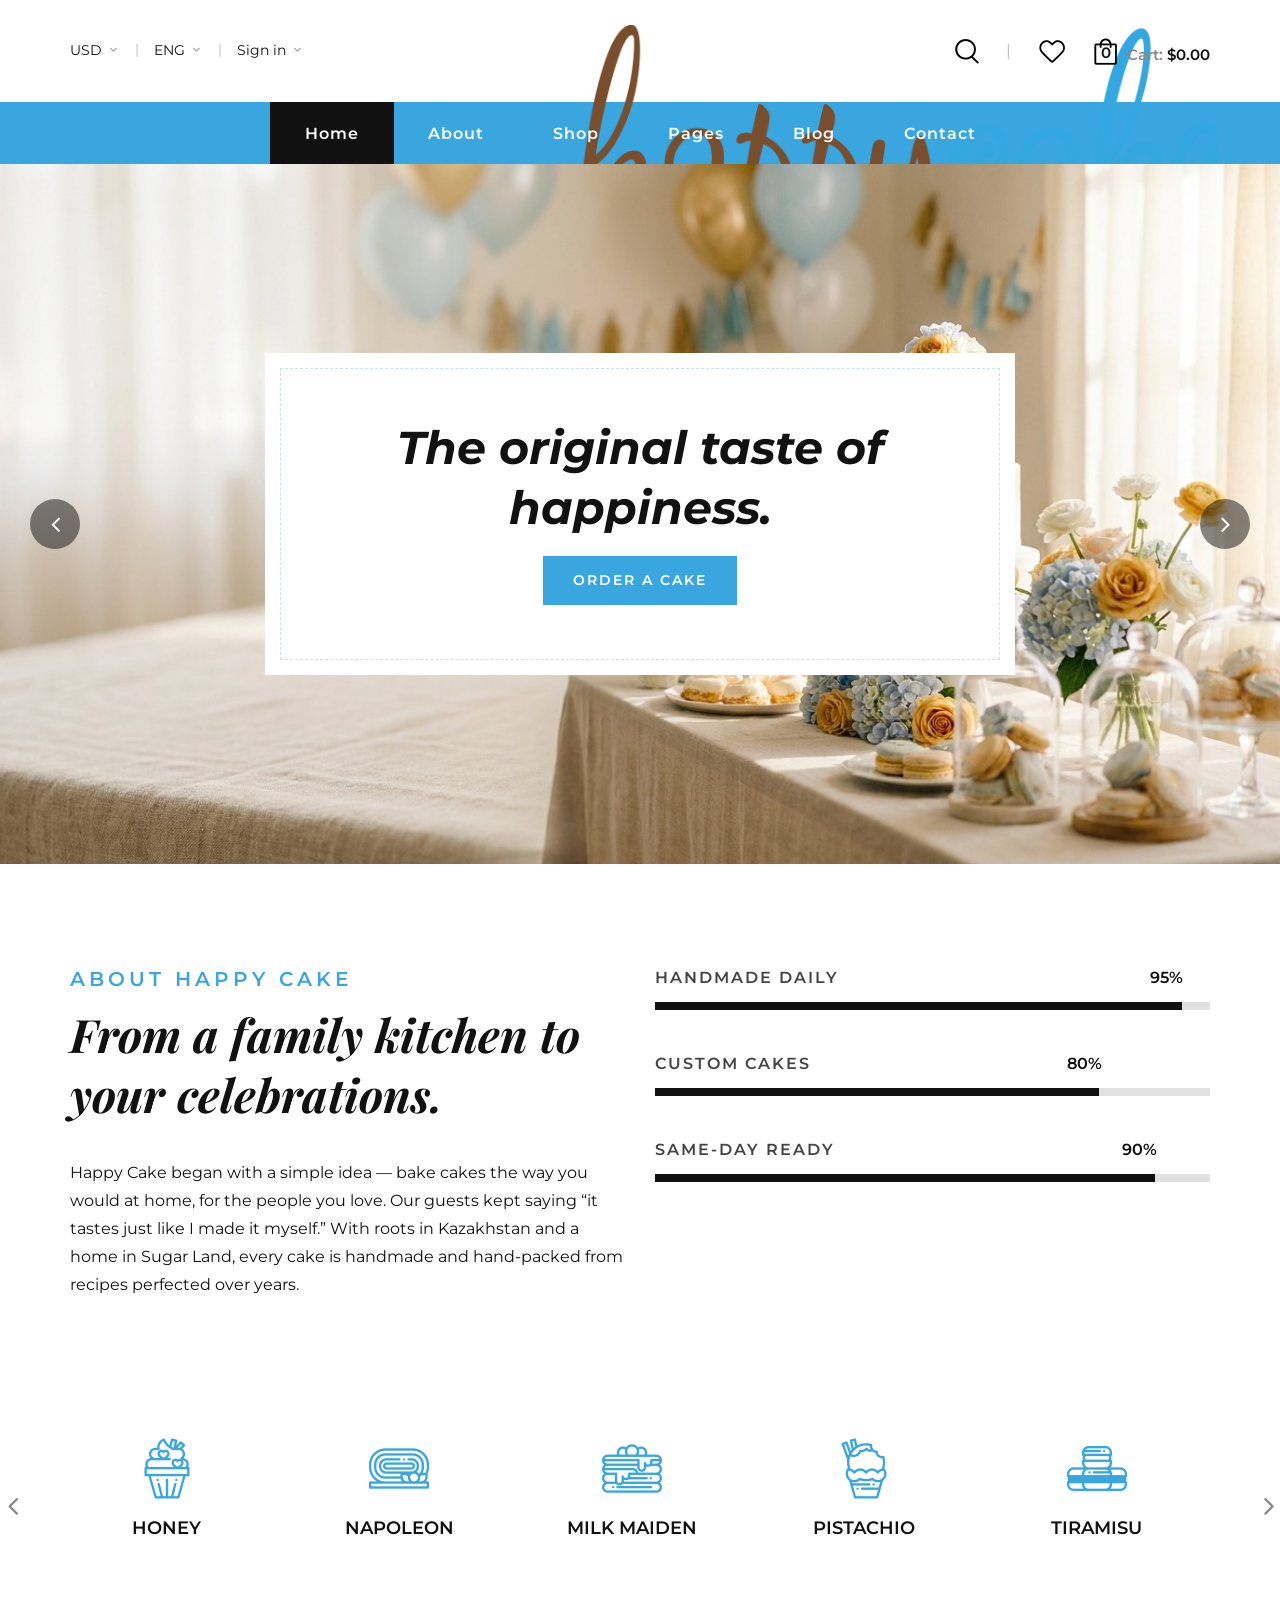
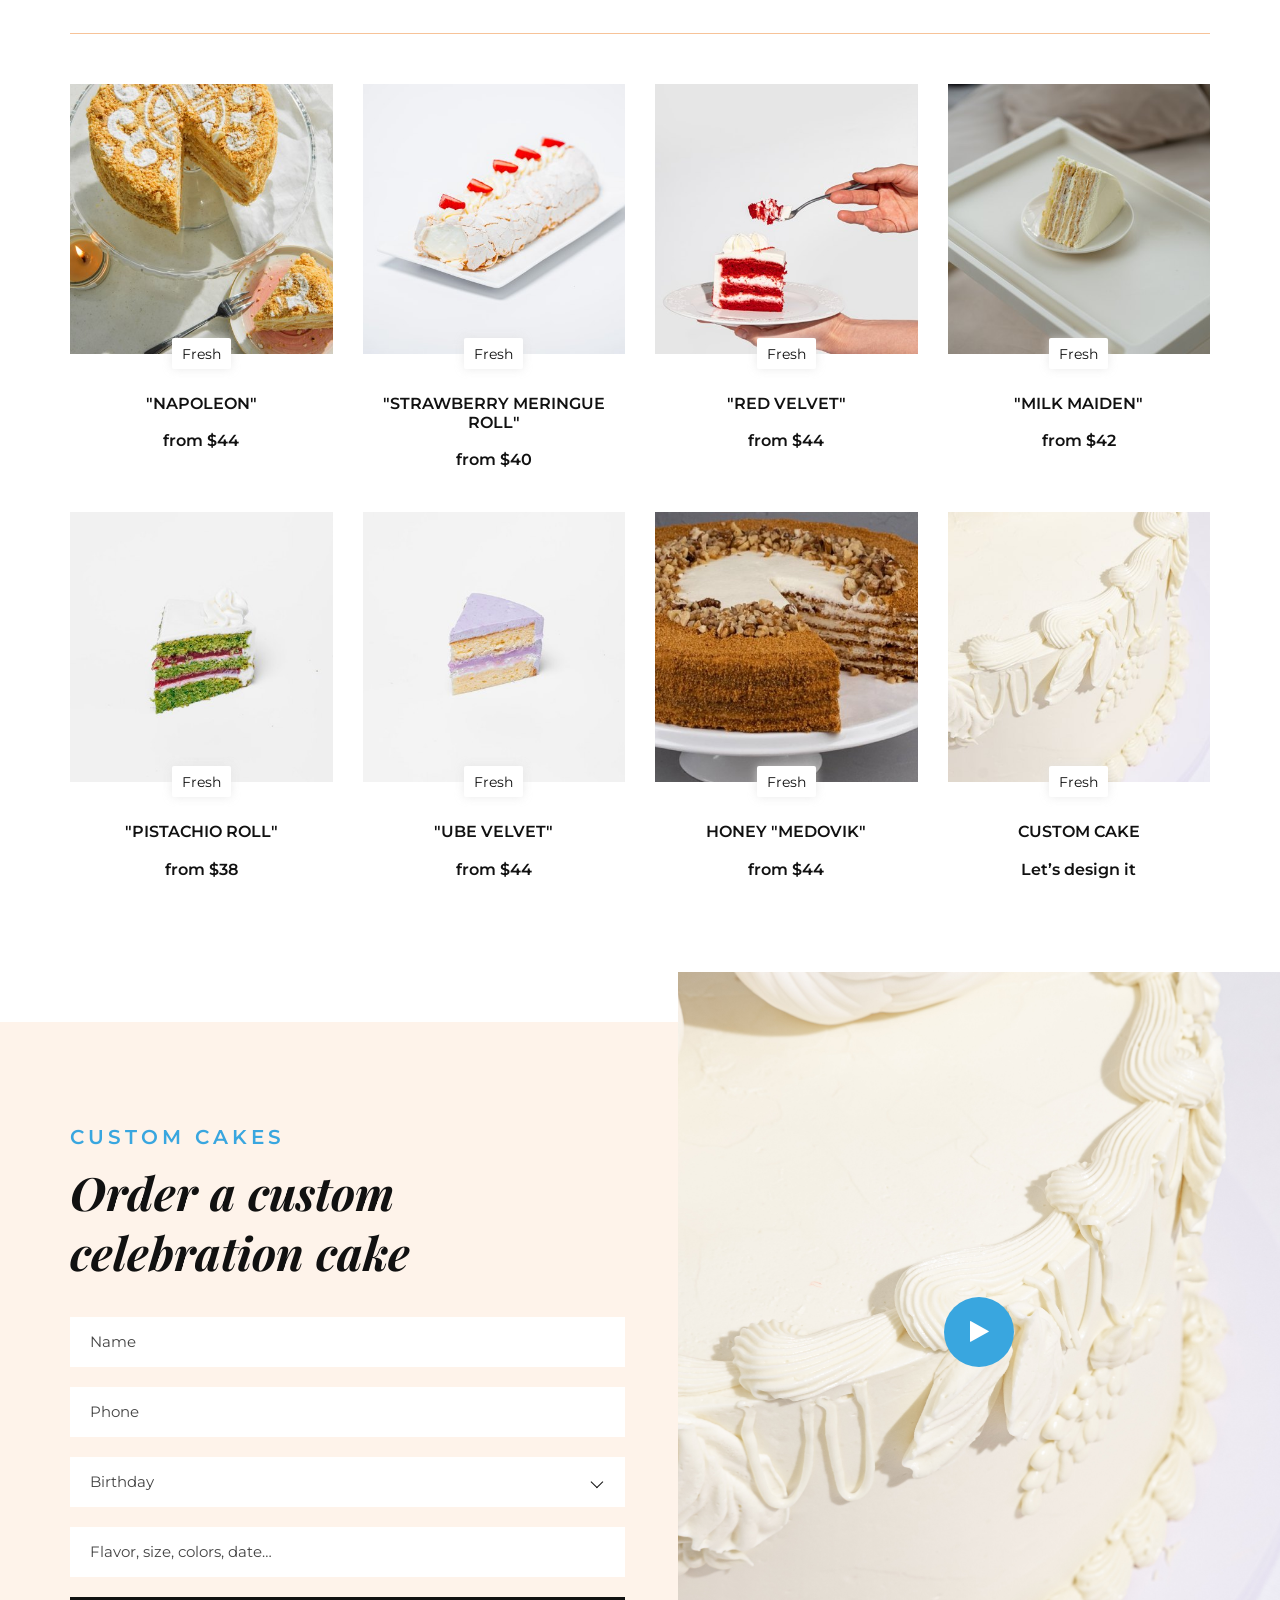
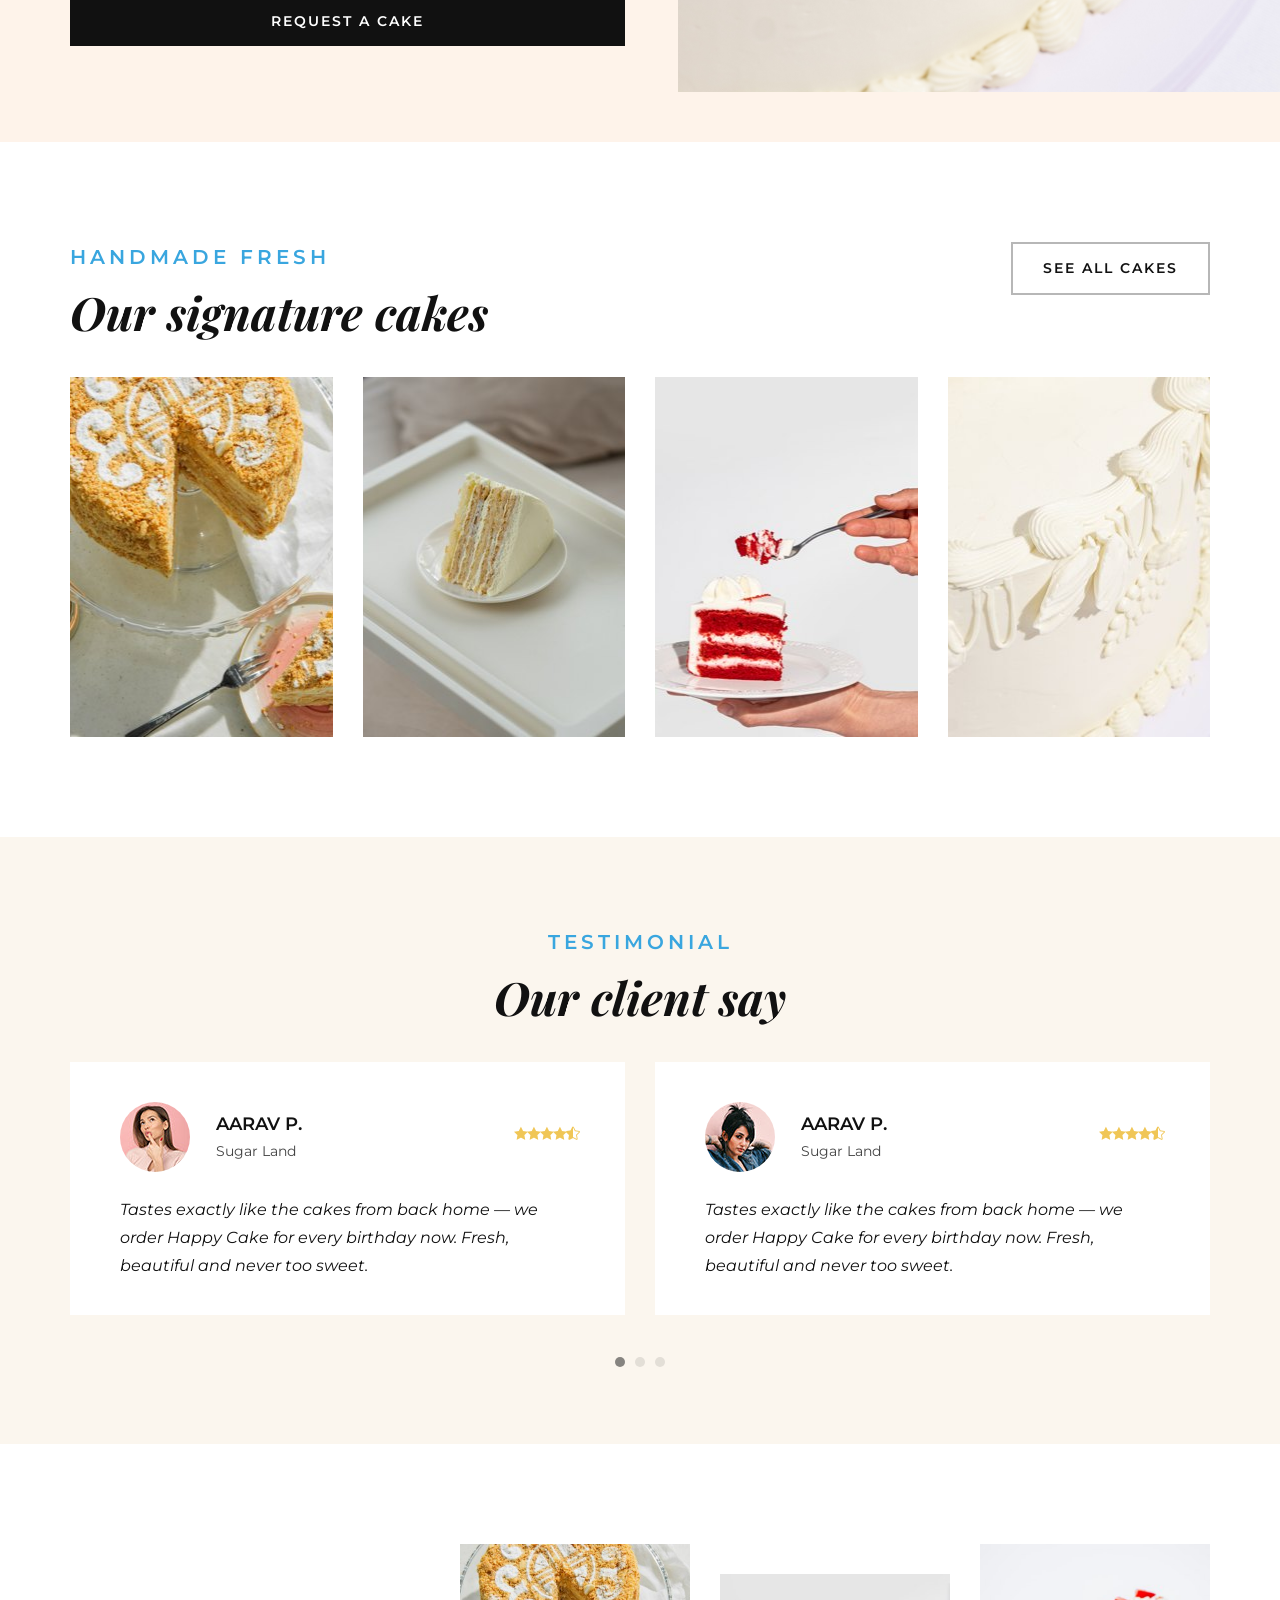
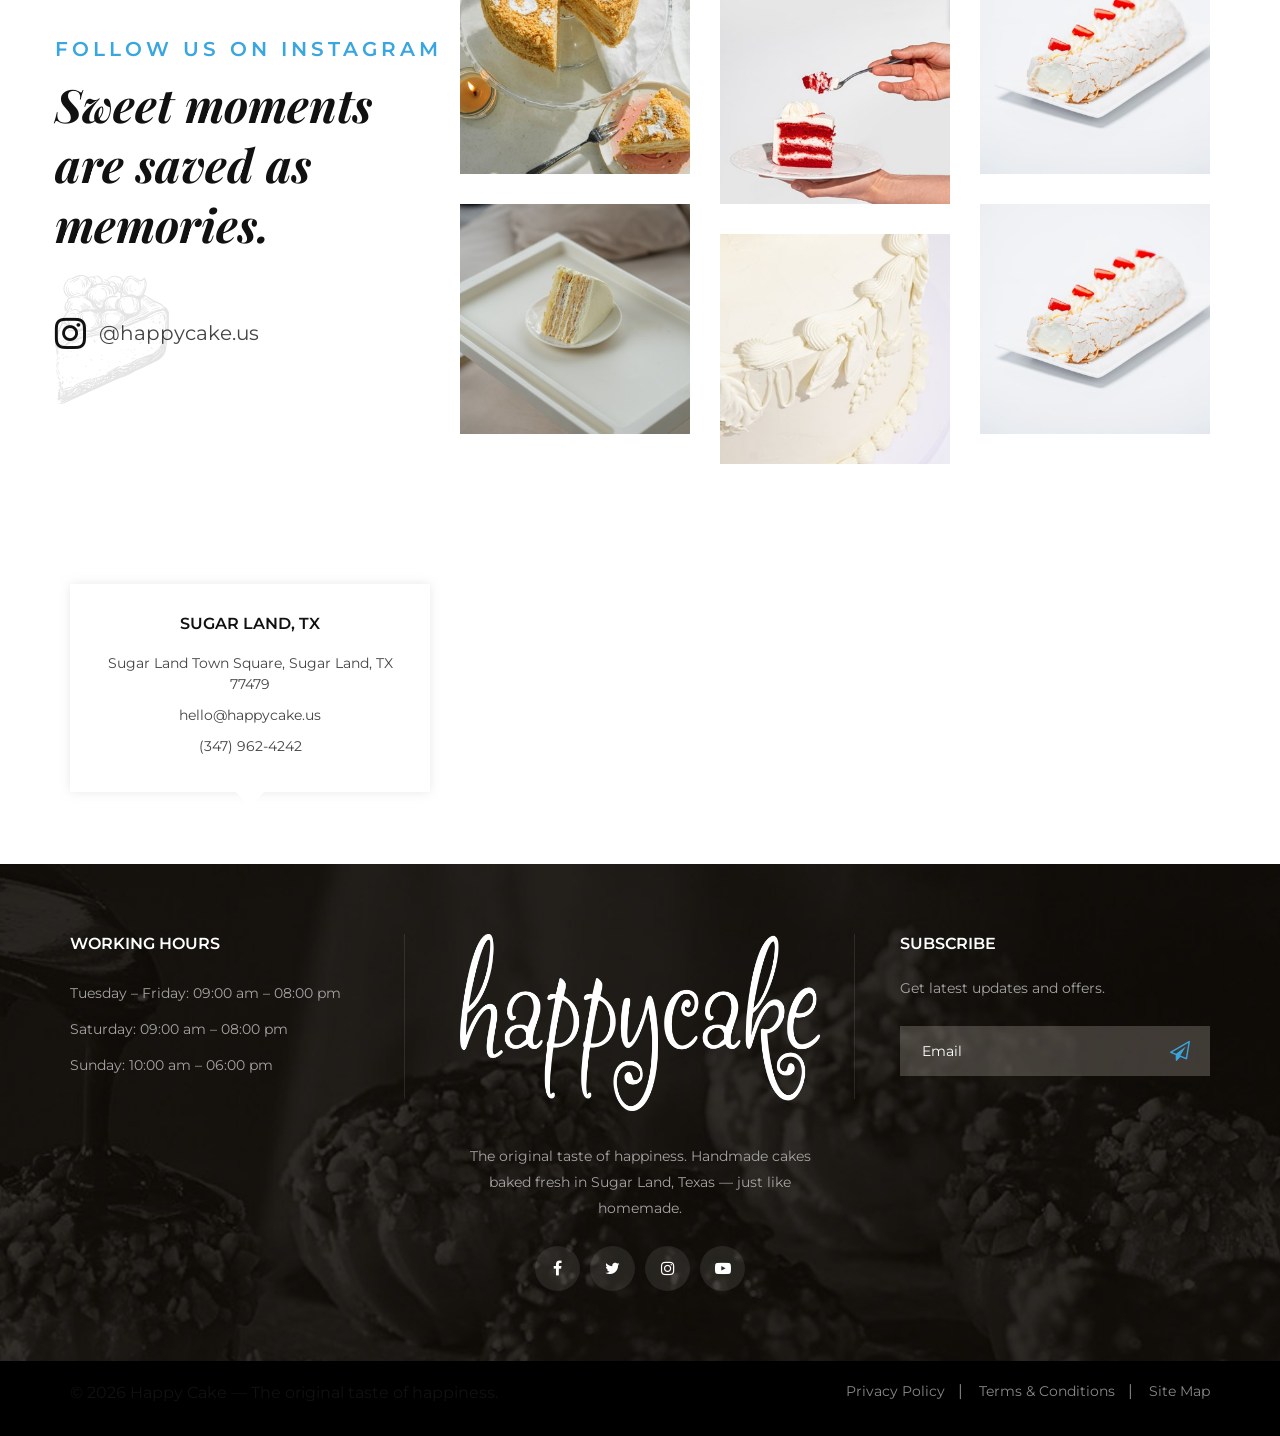
==== commit 22f7e7eb: "Real named-flavor photos from HappyCake catalog (Napoleon, Meringue Roll, Red Velvet, Milk Maiden, H" ====
--- a/index.html
+++ b/index.html
@@ -280,6 +280,70 @@
                             </div>
                         </div>
                         <div class="product__item__text">
+                            <h6><a href="shop.html">"Napoleon"</a></h6>
+                            <div class="product__item__price">from $44</div>
+                            <div class="cart_add">
+                                <a href="#">Add to cart</a>
+                            </div>
+                        </div>
+                    </div>
+                </div>
+                <div class="col-lg-3 col-md-6 col-sm-6">
+                    <div class="product__item">
+                        <div class="product__item__pic set-bg" data-setbg="img/shop/product-2.jpg">
+                            <div class="product__label">
+                                <span>Fresh</span>
+                            </div>
+                        </div>
+                        <div class="product__item__text">
+                            <h6><a href="shop.html">"Strawberry Meringue Roll"</a></h6>
+                            <div class="product__item__price">from $40</div>
+                            <div class="cart_add">
+                                <a href="#">Add to cart</a>
+                            </div>
+                        </div>
+                    </div>
+                </div>
+                <div class="col-lg-3 col-md-6 col-sm-6">
+                    <div class="product__item">
+                        <div class="product__item__pic set-bg" data-setbg="img/shop/product-3.jpg">
+                            <div class="product__label">
+                                <span>Fresh</span>
+                            </div>
+                        </div>
+                        <div class="product__item__text">
+                            <h6><a href="shop.html">"Red Velvet"</a></h6>
+                            <div class="product__item__price">from $44</div>
+                            <div class="cart_add">
+                                <a href="#">Add to cart</a>
+                            </div>
+                        </div>
+                    </div>
+                </div>
+                <div class="col-lg-3 col-md-6 col-sm-6">
+                    <div class="product__item">
+                        <div class="product__item__pic set-bg" data-setbg="img/shop/product-4.jpg">
+                            <div class="product__label">
+                                <span>Fresh</span>
+                            </div>
+                        </div>
+                        <div class="product__item__text">
+                            <h6><a href="shop.html">"Milk Maiden"</a></h6>
+                            <div class="product__item__price">from $42</div>
+                            <div class="cart_add">
+                                <a href="#">Add to cart</a>
+                            </div>
+                        </div>
+                    </div>
+                </div>
+                <div class="col-lg-3 col-md-6 col-sm-6">
+                    <div class="product__item">
+                        <div class="product__item__pic set-bg" data-setbg="img/shop/product-5.jpg">
+                            <div class="product__label">
+                                <span>Fresh</span>
+                            </div>
+                        </div>
+                        <div class="product__item__text">
                             <h6><a href="shop.html">"Pistachio Roll"</a></h6>
                             <div class="product__item__price">from $38</div>
                             <div class="cart_add">
@@ -290,39 +354,7 @@
                 </div>
                 <div class="col-lg-3 col-md-6 col-sm-6">
                     <div class="product__item">
-                        <div class="product__item__pic set-bg" data-setbg="img/shop/product-2.jpg">
-                            <div class="product__label">
-                                <span>Fresh</span>
-                            </div>
-                        </div>
-                        <div class="product__item__text">
-                            <h6><a href="shop.html">"Strawberry Roll"</a></h6>
-                            <div class="product__item__price">from $40</div>
-                            <div class="cart_add">
-                                <a href="#">Add to cart</a>
-                            </div>
-                        </div>
-                    </div>
-                </div>
-                <div class="col-lg-3 col-md-6 col-sm-6">
-                    <div class="product__item">
-                        <div class="product__item__pic set-bg" data-setbg="img/shop/product-3.jpg">
-                            <div class="product__label">
-                                <span>Fresh</span>
-                            </div>
-                        </div>
-                        <div class="product__item__text">
-                            <h6><a href="shop.html">"Napoleon"</a></h6>
-                            <div class="product__item__price">from $44</div>
-                            <div class="cart_add">
-                                <a href="#">Add to cart</a>
-                            </div>
-                        </div>
-                    </div>
-                </div>
-                <div class="col-lg-3 col-md-6 col-sm-6">
-                    <div class="product__item">
-                        <div class="product__item__pic set-bg" data-setbg="img/shop/product-4.jpg">
+                        <div class="product__item__pic set-bg" data-setbg="img/shop/product-6.jpg">
                             <div class="product__label">
                                 <span>Fresh</span>
                             </div>
@@ -338,46 +370,14 @@
                 </div>
                 <div class="col-lg-3 col-md-6 col-sm-6">
                     <div class="product__item">
-                        <div class="product__item__pic set-bg" data-setbg="img/shop/product-5.jpg">
-                            <div class="product__label">
-                                <span>Fresh</span>
-                            </div>
-                        </div>
-                        <div class="product__item__text">
-                            <h6><a href="shop.html">"Milk Maiden"</a></h6>
-                            <div class="product__item__price">from $42</div>
-                            <div class="cart_add">
-                                <a href="#">Add to cart</a>
-                            </div>
-                        </div>
-                    </div>
-                </div>
-                <div class="col-lg-3 col-md-6 col-sm-6">
-                    <div class="product__item">
-                        <div class="product__item__pic set-bg" data-setbg="img/shop/product-6.jpg">
-                            <div class="product__label">
-                                <span>Fresh</span>
-                            </div>
-                        </div>
-                        <div class="product__item__text">
-                            <h6><a href="shop.html">"Berry Meringue"</a></h6>
-                            <div class="product__item__price">from $40</div>
-                            <div class="cart_add">
-                                <a href="#">Add to cart</a>
-                            </div>
-                        </div>
-                    </div>
-                </div>
-                <div class="col-lg-3 col-md-6 col-sm-6">
-                    <div class="product__item">
                         <div class="product__item__pic set-bg" data-setbg="img/shop/product-7.jpg">
                             <div class="product__label">
                                 <span>Fresh</span>
                             </div>
                         </div>
                         <div class="product__item__text">
-                            <h6><a href="shop.html">"Signature Whole Cake"</a></h6>
-                            <div class="product__item__price">from $48</div>
+                            <h6><a href="shop.html">Honey "Medovik"</a></h6>
+                            <div class="product__item__price">from $44</div>
                             <div class="cart_add">
                                 <a href="#">Add to cart</a>
                             </div>
